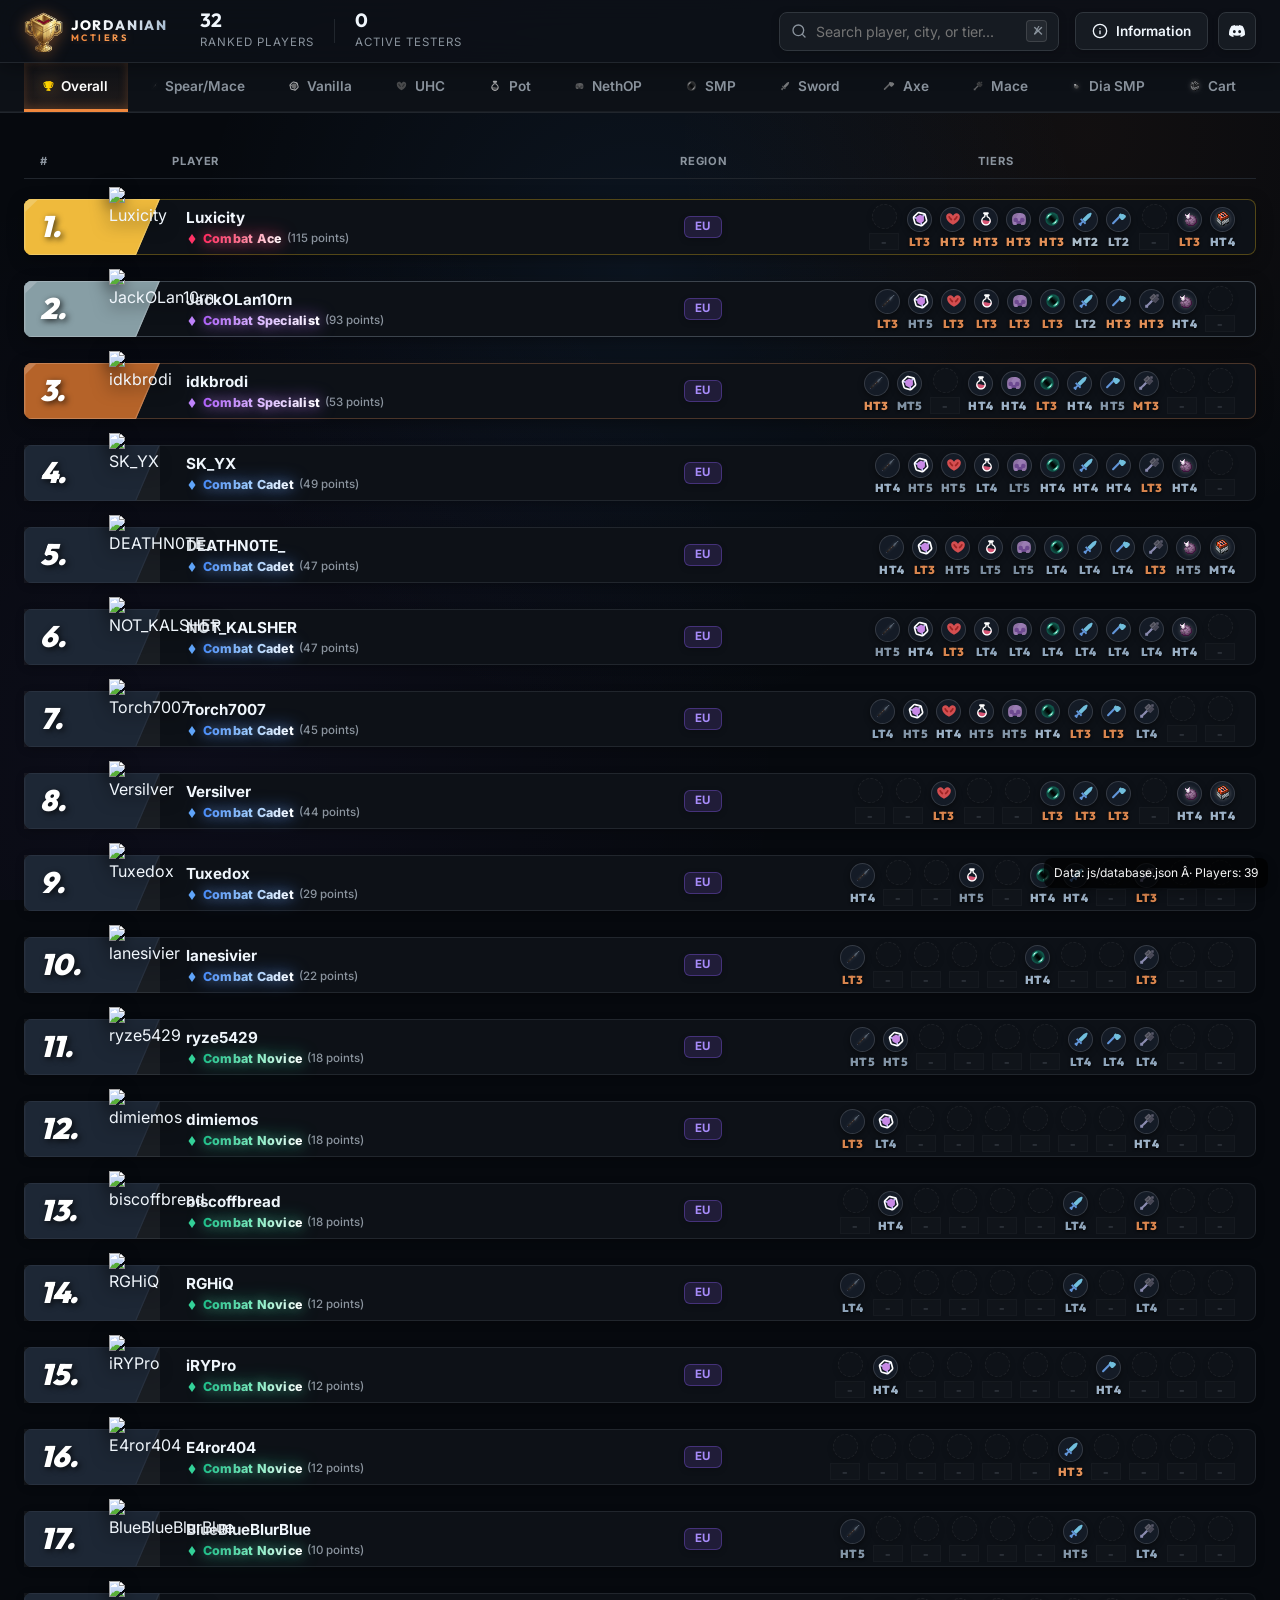
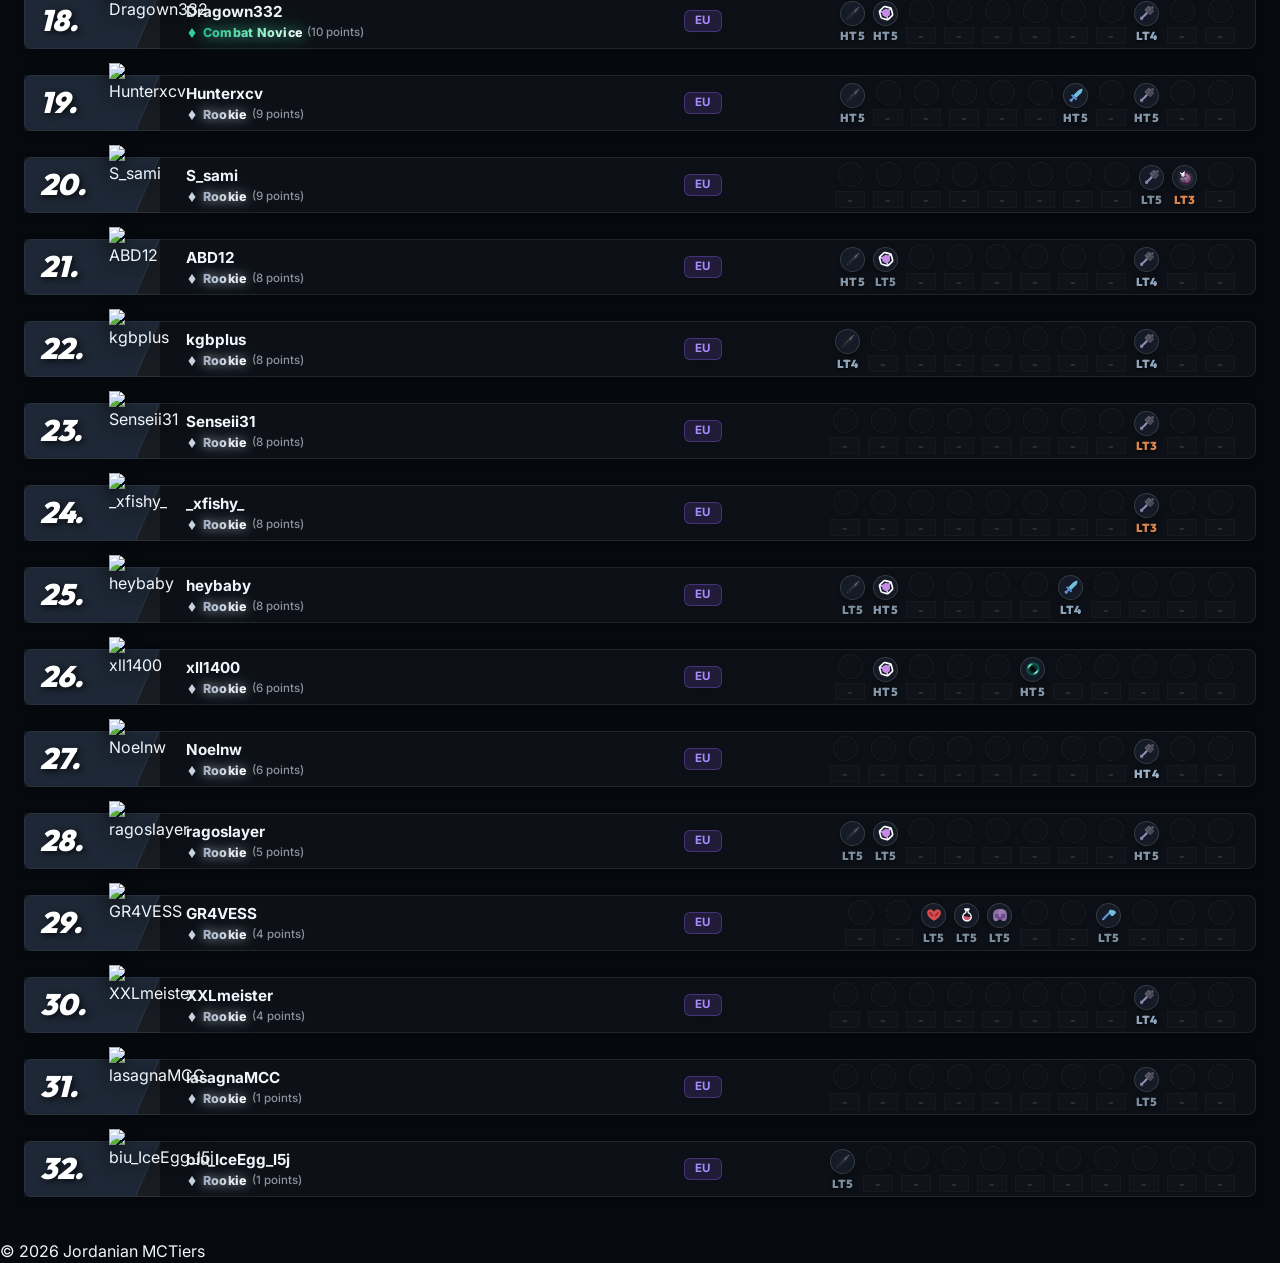
==== index.html @ 7e31a01c "Bump app.js cache buster to v=2.6" ====
<!DOCTYPE html>
<html lang="en">
<head>
  <meta charset="UTF-8">
  <meta name="viewport" content="width=device-width, initial-scale=1.0">
  <title>Jordanian MCTiers | Minecraft Competitive PvP Tierlist</title>
  <link rel="icon" href="icons/trophy-icon-clean.png" type="image/png">
  <link rel="shortcut icon" href="icons/trophy-icon-clean.png">
  <link rel="apple-touch-icon" href="icons/trophy-icon-clean.png">
  <meta name="theme-color" content="#0f2233">
  <!-- SEO Meta Tags -->
  <meta name="description" content="The official competitive Minecraft PvP tier list for the Jordanian community. View player rankings across Sword, UHC, Pot, SMP, Spear/Mace, and more.">
  <meta name="keywords" content="Minecraft, PvP, Tierlist, MCTiers, Jordan, Jordanian, UHC, Crystal, Sword, Mace">
  
  <!-- Premium Fonts -->
  <link rel="preconnect" href="https://fonts.googleapis.com">
  <link rel="preconnect" href="https://fonts.gstatic.com" crossorigin>
  <link href="https://fonts.googleapis.com/css2?family=Inter:wght@300;400;500;600;700&family=Outfit:wght@400;500;600;700;800&display=swap" rel="stylesheet">
  
  <!-- Main Stylesheet -->
  <link rel="stylesheet" href="css/style.css?v=2.4">
</head>
<body>
  <div class="app-container">
    <!-- Header -->
    <header class="app-header">
      <div class="header-left">
        <div class="logo-container">
          <img src="icons/trophy-icon-clean.png" alt="Jordanian Tiers Trophy" class="logo-trophy-img">
          <div class="logo-text">
            <h1>JORDANIAN</h1>
            <h2>MCTIERS</h2>
          </div>
        </div>
        
        <!-- Live Stats -->
        <div class="header-stats">
          <div class="stat-item">
            <span class="stat-val" id="total-players-count">0</span>
            <span class="stat-lbl">Ranked Players</span>
          </div>
          <div class="stat-divider"></div>
          <div class="stat-item">
            <span class="stat-val" id="total-testers-count">0</span>
            <span class="stat-lbl">Active Testers</span>
          </div>
        </div>
      </div>

      <!-- Search Bar & Controls -->
      <div class="header-right">
        <div class="search-wrapper">
          <svg class="search-icon" viewBox="0 0 24 24" fill="none" stroke="currentColor" stroke-width="2" stroke-linecap="round" stroke-linejoin="round">
            <circle cx="11" cy="11" r="8"></circle><line x1="21" y1="21" x2="16.65" y2="16.65"></line>
          </svg>
          <input type="text" id="player-search" placeholder="Search player, city, or tier..." autocomplete="off">
          <kbd class="search-kbd">/</kbd>
          <button id="clear-search" class="clear-search-btn" title="Clear Search">&times;</button>
        </div>

        <div class="header-buttons">
          <button id="btn-info" class="btn btn-secondary" title="View Rules & Testers">
            <svg class="btn-icon" viewBox="0 0 24 24" fill="none" stroke="currentColor" stroke-width="2" stroke-linecap="round" stroke-linejoin="round">
              <circle cx="12" cy="12" r="10"></circle><line x1="12" y1="16" x2="12" y2="12"></line><line x1="12" y1="8" x2="12.01" y2="8"></line>
            </svg>
            <span>Information</span>
          </button>
          <a href="https://discord.gg/6NKfcEJ52" target="_blank" class="btn btn-secondary btn-icon-only" title="Join Discord Server">
            <svg class="btn-icon" viewBox="0 0 24 24" fill="currentColor">
              <path d="M20.317 4.37a19.791 19.791 0 0 0-4.885-1.515.074.074 0 0 0-.079.037c-.21.375-.444.864-.608 1.25a18.27 18.27 0 0 0-5.487 0 12.64 12.64 0 0 0-.617-1.25.077.077 0 0 0-.079-.037A19.736 19.736 0 0 0 3.677 4.37a.07.07 0 0 0-.032.027C.533 9.046-.32 13.58.099 18.057a.082.082 0 0 0 .031.057 19.9 19.9 0 0 0 5.993 3.03.078.078 0 0 0 .084-.028c.462-.63.874-1.295 1.226-1.994.021-.041.001-.09-.041-.106a13.094 13.094 0 0 1-1.873-.894.077.077 0 0 1-.008-.128c.126-.093.252-.19.372-.287a.075.075 0 0 1 .077-.011c3.92 1.793 8.18 1.793 12.061 0a.073.073 0 0 1 .078.009c.12.099.246.195.373.289a.077.077 0 0 1-.006.127 12.299 12.299 0 0 1-1.873.894.077.077 0 0 1-.041.107c.36.698.772 1.362 1.225 1.993a.076.076 0 0 0 .084.028 19.839 19.839 0 0 0 6.002-3.03.077.077 0 0 0 .032-.054c.5-5.177-.838-9.674-3.549-13.66a.061.061 0 0 0-.031-.03zM8.02 15.33c-1.183 0-2.157-1.085-2.157-2.419 0-1.333.956-2.419 2.156-2.419 1.21 0 2.176 1.096 2.157 2.42 0 1.333-.956 2.418-2.156 2.418zm7.975 0c-1.183 0-2.157-1.085-2.157-2.419 0-1.333.955-2.419 2.156-2.419 1.21 0 2.176 1.096 2.157 2.42 0 1.333-.946 2.418-2.156 2.418z"/>
          </svg>
        </a>
      </div>
    </div>
  </header>
    <nav class="gamemode-navbar" id="gamemode-nav">
      <!-- Generated dynamically in app.js -->
    </nav>

    <!-- Main Content Area -->
    <main class="app-main">
      <div id="no-results" class="no-results-card hidden">
        <svg class="no-results-icon" viewBox="0 0 24 24" fill="none" stroke="currentColor" stroke-width="2" stroke-linecap="round" stroke-linejoin="round">
          <circle cx="11" cy="11" r="8"></circle><line x1="21" y1="21" x2="16.65" y2="16.65"></line>
        </svg>
        <h3>No players found</h3>
        <p>Try searching for a different username, city, or check another gamemode.</p>
      </div>

      <!-- Tier List Rows Container -->
      <section class="tierlist-container" id="tierlist-rows">
        <!-- Generated dynamically in app.js -->
      </section>
    </main>

    <!-- Footer -->
    <footer class="app-footer">
      <p>&copy; 2026 Jordanian MCTiers</p>
    </footer>
  </div>

  <!-- MODAL: Player Profile Details -->
  <div class="modal-backdrop hidden" id="player-modal" data-lenis-prevent>
    <div class="modal-card player-profile-card" data-lenis-prevent>
      <button class="modal-close-btn" id="player-modal-close" title="Close Profile">&times;</button>
      
      <div class="modal-body player-profile-body" data-lenis-prevent>
        <!-- Left Column: Hero 3D Skin & Info -->
        <div class="profile-left">
          <div class="skin-viewer-container">
            <div class="skin-viewer-glow" id="profile-skin-glow"></div>
            <img id="profile-skin-img" src="" alt="Minecraft Skin Body">
            <div class="skin-viewer-platform"></div>
          </div>

          <div class="profile-identity">
            <h2 class="profile-username" id="profile-username">PlayerName</h2>
            <span class="profile-nickname" id="profile-nickname">"Nickname"</span>
            <div class="profile-title-badge" id="profile-title-container">
              <!-- Dynamically populated title badge -->
            </div>
          </div>

          <div class="profile-meta-row">
            <div class="profile-region-pill" id="profile-region-pill" title="Server Region">
              <span class="meta-label">REGION</span>
              <span class="meta-val" id="profile-server">EU</span>
            </div>
          </div>

          <!-- Player Global Stats Ribbon -->
          <div class="profile-stats-ribbon">
            <div class="profile-stat-box">
              <span class="stat-box-label">RANK</span>
              <span class="stat-box-val" id="profile-global-rank">#1</span>
            </div>
            <div class="profile-stat-divider"></div>
            <div class="profile-stat-box">
              <span class="stat-box-label">TOTAL POINTS</span>
              <span class="stat-box-val highlight" id="profile-total-pts">0 PTS</span>
            </div>
          </div>
          
          <div class="profile-badges" id="profile-badges">
            <!-- Custom badges -->
          </div>

          <div class="profile-socials">
            <a href="#" id="profile-social-discord" class="social-link hidden" target="_blank" title="Discord">
              <svg viewBox="0 0 24 24" fill="currentColor">
                <path d="M20.317 4.37a19.791 19.791 0 0 0-4.885-1.515.074.074 0 0 0-.079.037c-.21.375-.444.864-.608 1.25a18.27 18.27 0 0 0-5.487 0 12.64 12.64 0 0 0-.617-1.25.077.077 0 0 0-.079-.037A19.736 19.736 0 0 0 3.677 4.37a.07.07 0 0 0-.032.027C.533 9.046-.32 13.58.099 18.057a.082.082 0 0 0 .031.057 19.9 19.9 0 0 0 5.993 3.03.078.078 0 0 0 .084-.028c.462-.63.874-1.295 1.226-1.994.021-.041.001-.09-.041-.106a13.094 13.094 0 0 1-1.873-.894.077.077 0 0 1-.008-.128c.126-.093.252-.19.372-.287a.075.075 0 0 1 .077-.011c3.92 1.793 8.18 1.793 12.061 0a.073.073 0 0 1 .078.009c.12.099.246.195.373.289a.077.077 0 0 1-.006.127 12.299 12.299 0 0 1-1.873.894.077.077 0 0 1-.041.107c.36.698.772 1.362 1.225 1.993a.076.076 0 0 0 .084.028 19.839 19.839 0 0 0 6.002-3.03.077.077 0 0 0 .032-.054c.5-5.177-.838-9.674-3.549-13.66a.061.061 0 0 0-.031-.03zM8.02 15.33c-1.183 0-2.157-1.085-2.157-2.419 0-1.333.956-2.419 2.156-2.419 1.21 0 2.176 1.096 2.157 2.42 0 1.333-.956 2.418-2.156 2.418zm7.975 0c-1.183 0-2.157-1.085-2.157-2.419 0-1.333.955-2.419 2.156-2.419 1.21 0 2.176 1.096 2.157 2.42 0 1.333-.946 2.418-2.156 2.418z"/>
              </svg>
            </a>
            <a href="#" id="profile-social-youtube" class="social-link hidden" target="_blank" title="YouTube">
              <svg viewBox="0 0 24 24" fill="currentColor">
                <path d="M23.498 6.163a3.003 3.003 0 0 0-2.11-2.11C19.517 3.545 12 3.545 12 3.545s-7.517 0-9.388.508a3.003 3.003 0 0 0-2.11 2.11C0 8.033 0 12 0 12s0 3.967.502 5.837a3.003 3.003 0 0 0 2.11 2.11c1.871.508 9.388.508 9.388.508s7.517 0 9.388-.508a3.002 3.002 0 0 0 2.11-2.11C24 15.967 24 12 24 12s0-3.967-.502-5.837zM9.545 15.568V8.432L15.818 12l-6.273 3.568z"/>
              </svg>
            </a>
            <a href="#" id="profile-social-namemc" class="social-link" target="_blank" title="View NameMC Profile">
              <svg viewBox="0 0 24 24" fill="currentColor">
                <path d="M4 2h5v12l11-12h4v20h-5V10L8 22H4V2z"/>
              </svg>
            </a>
          </div>
        </div>
        
        <!-- Right Column: Tiers breakdown -->
        <div class="profile-right">
          <div class="profile-section">
            <div class="profile-section-header">
              <div class="section-title-wrap">
                <svg class="section-icon" viewBox="0 0 24 24" fill="none" stroke="currentColor" stroke-width="2" stroke-linecap="round" stroke-linejoin="round">
                  <path d="M6 9H4.5a2.5 2.5 0 0 1 0-5H6"></path><path d="M18 9h1.5a2.5 2.5 0 0 0 0-5H18"></path><path d="M4 22h16"></path><path d="M10 14.66V17c0 .55-.45 1-1 1H7.8A2.8 2.8 0 0 1 5 15.2V9h14v6.2a2.8 2.8 0 0 1-2.8 2.8H15c-.55 0-1-.45-1-1v-2.34"></path><path d="M10 9V4h4v5"></path>
                </svg>
                <h3>Gamemode Tiers</h3>
              </div>
              <span class="profile-tiers-summary" id="profile-tiers-summary">0 Active · 0 Untested</span>
            </div>
            <div class="modal-tiers-grid" id="profile-tiers-grid" data-lenis-prevent>
              <!-- Dynamically rendered list of tiers for all modes -->
            </div>
          </div>
        </div>
      </div>
    </div>
  </div>

  <!-- MODAL: Rules & Testers Information -->
  <div class="modal-backdrop hidden" id="info-modal" data-lenis-prevent>
    <div class="modal-card info-modal-card" data-lenis-prevent>
      <button class="modal-close-btn" id="info-modal-close">&times;</button>
      
      <div class="info-modal-header">
        <h2>Jordanian PvP Community Hub</h2>
        <p>Testing guidelines, active tester staff, and rules</p>
      </div>

      <div class="info-tabs">
        <button class="info-tab-btn active" data-tab="info-general">General Info</button>
        <button class="info-tab-btn" data-tab="info-testers">Active Testers</button>
      </div>

      <div class="info-modal-body" data-lenis-prevent>
        <!-- Tab 1: General Info -->
        <div class="info-tab-content" id="info-general">
          <h3>How to get Ranked</h3>
          <p>The Jordanian Minecraft Tierlist ranking is determined by active testers using standardized test matches. To request a test:</p>
          <ol class="info-steps">
            <li>Join our official Discord server.</li>
            <li>Go to the <code>#request-test</code> channel.</li>
            <li>Select the gamemode you'd like to test in and ping an available Tester.</li>
            <li>Complete a Best-of-5 (BO5) or Best-of-9 (BO9) duel. The tester will decide your tier based on your mechanical skill, positioning, and overall performance.</li>
          </ol>

          <h3>How Ranking Points are Calculated</h3>
          <p>Tiers are organized from Tier 1 (highest) to Tier 5 (lowest). Each tier awards points toward the Overall Leaderboard:</p>
          <div class="tiers-explanation">
            <div class="tier-explain-row"><span class="badge-explain rank-ht1">HT1 (60 pts)</span><span class="badge-explain rank-mt1">MT1 (52 pts)</span><span class="badge-explain rank-lt1">LT1 (45 pts)</span><p><strong>Tier 1:</strong> Peak mechanics, national-level competitors.</p></div>
            <div class="tier-explain-row"><span class="badge-explain rank-ht2">HT2 (30 pts)</span><span class="badge-explain rank-mt2">MT2 (25 pts)</span><span class="badge-explain rank-lt2">LT2 (20 pts)</span><p><strong>Tier 2:</strong> Extremely advanced fighters, tournament regulars.</p></div>
            <div class="tier-explain-row"><span class="badge-explain rank-ht3">HT3 (12 pts)</span><span class="badge-explain rank-mt3">MT3 (10 pts)</span><span class="badge-explain rank-lt3">LT3 (8 pts)</span><p><strong>Tier 3:</strong> Solid mechanics, reliable execution.</p></div>
            <div class="tier-explain-row"><span class="badge-explain rank-ht4">HT4 (6 pts)</span><span class="badge-explain rank-mt4">MT4 (5 pts)</span><span class="badge-explain rank-lt4">LT4 (4 pts)</span><p><strong>Tier 4:</strong> Intermediate capability, active player base.</p></div>
            <div class="tier-explain-row"><span class="badge-explain rank-ht5">HT5 (3 pts)</span><span class="badge-explain rank-mt5">MT5 (2 pts)</span><span class="badge-explain rank-lt5">LT5 (1 pt)</span><p><strong>Tier 5:</strong> Entry-level competitive PvP.</p></div>
          </div>

          <h3 style="margin-top: 24px;">How to obtain Achievement Titles</h3>
          <p>Players automatically earn prestigious titles as their total points increase:</p>
          <div class="tiers-explanation">
            <div class="tier-explain-row"><span class="badge-explain" style="background: rgba(245, 197, 24, 0.18); border-color: #f5c518; color: #f5c518;">👑 Combat Grandmaster</span><p>Obtained <strong>400+</strong> total points.</p></div>
            <div class="tier-explain-row"><span class="badge-explain" style="background: rgba(240, 178, 50, 0.18); border-color: #f0b232; color: #f0b232;">✨ Combat Master</span><p>Obtained <strong>250+</strong> total points.</p></div>
            <div class="tier-explain-row"><span class="badge-explain" style="background: rgba(255, 82, 119, 0.18); border-color: #ff5277; color: #ff5277;">💠 Combat Ace</span><p>Obtained <strong>100+</strong> total points.</p></div>
            <div class="tier-explain-row"><span class="badge-explain" style="background: rgba(179, 136, 255, 0.18); border-color: #b388ff; color: #b388ff;">💎 Combat Specialist</span><p>Obtained <strong>50+</strong> total points.</p></div>
            <div class="tier-explain-row"><span class="badge-explain" style="background: rgba(140, 158, 255, 0.18); border-color: #8c9eff; color: #8c9eff;">🔷 Combat Cadet</span><p>Obtained <strong>20+</strong> total points.</p></div>
            <div class="tier-explain-row"><span class="badge-explain" style="background: rgba(156, 177, 198, 0.18); border-color: #9cb1c6; color: #9cb1c6;">🔹 Combat Novice</span><p>Obtained <strong>10+</strong> total points.</p></div>
            <div class="tier-explain-row"><span class="badge-explain" style="background: rgba(122, 140, 158, 0.18); border-color: #7a8c9e; color: #7a8c9e;">🔘 Rookie</span><p>Starting rank for players with <strong>less than 10 points</strong>.</p></div>
          </div>
        </div>

        <!-- (Gamemode Rules removed) -->

        <!-- Tab 3: Testers Team -->
        <div class="info-tab-content hidden" id="info-testers">
          <h3>Official Testers List</h3>
          <p>These are the authorized administrators and testers who can issue rank certificates and perform duels.</p>
          <div class="testers-grid" id="testers-grid">
            <!-- Dynamically rendered -->
          </div>
        </div>
      </div>
    </div>
  </div>

  <!-- Notification Toast -->
  <div class="toast-notification hidden" id="toast">
    <span class="toast-message" id="toast-message">Message goes here</span>
  </div>

  <!-- Scripts -->
  <script src="https://unpkg.com/lenis@1.1.18/dist/lenis.min.js"></script>
  <script src="js/data.js"></script>
  <script src="js/database.js"></script>
  <script src="js/app.js?v=2.6"></script>
</body>
</html>
---- css/style.css ----
/* Jordanian MCTiers Global Design System */

:root {
  /* Color Palette */
  --bg-app: #06090e;
  --bg-header: rgba(13, 17, 24, 0.85);
  --bg-panel: #0d1117;
  --bg-panel-elevated: #161b22;
  --bg-panel-hover: #21262d;
  
  --text-main: #f0f6fc;
  --text-muted: #8b949e;
  --text-dark: #484f58;
  
  --accent: #58a6ff;
  --accent-glow: rgba(88, 166, 255, 0.15);
  --accent-orange: #f0883e;
  --accent-orange-glow: rgba(240, 136, 62, 0.2);
  
  --border-color: #21262d;
  --border-color-light: #30363d;
  
  --danger-color: #da3637;
  --success-color: #2ea44f;
  
  /* Font weights & styles */
  --font-title: 'Outfit', -apple-system, BlinkMacSystemFont, sans-serif;
  --font-body: 'Inter', -apple-system, BlinkMacSystemFont, sans-serif;

  /* HSL Rank Colors (Tier 1 Gold, Tier 2 Silver, Tier 3 Bronze, Tier 4 Steel, Tier 5 Charcoal) */
  --color-ht1: #f0b232;
  --color-mt1: #ebb037;
  --color-lt1: #e5a83b;
  --color-ht2: #b5c8db;
  --color-mt2: #aabcca;
  --color-lt2: #9eafc0;
  --color-ht3: #e29058;
  --color-mt3: #dc8a53;
  --color-lt3: #d9854e;
  --color-ht4: #9cb1c6;
  --color-mt4: #95aac0;
  --color-lt4: #8ea4ba;
  --color-ht5: #8395a7;
  --color-mt5: #7f91a3;
  --color-lt5: #7a8c9e;
  --color-unranked: #6e7681;
}

/* Global Reset */
* {
  box-sizing: border-box;
  margin: 0;
  padding: 0;
  scrollbar-width: thin;
  scrollbar-color: var(--border-color-light) var(--bg-app);
}

/* Smooth Scrolling & Lenis integration */
html {
  scroll-behavior: smooth;
}

html.lenis, html.lenis body {
  height: auto;
}

.lenis.lenis-smooth {
  scroll-behavior: auto !important;
}

.lenis.lenis-smooth [data-lenis-prevent] {
  overscroll-behavior: contain;
}

.lenis.lenis-stopped {
  overflow: hidden;
}

.lenis.lenis-scrolling iframe {
  pointer-events: none;
}

body {
  background-color: var(--bg-app);
  background-image: 
    radial-gradient(900px circle at var(--mouse-x, 50%) var(--mouse-y, 30%), rgba(88, 166, 255, 0.08), transparent 50%),
    radial-gradient(700px circle at 85% 15%, rgba(240, 136, 62, 0.05), transparent 60%),
    radial-gradient(1000px circle at 15% 85%, rgba(139, 92, 246, 0.05), transparent 60%);
  background-attachment: fixed;
  color: var(--text-main);
  font-family: var(--font-body);
  line-height: 1.5;
  -webkit-font-smoothing: antialiased;
  overflow-x: hidden;
}

/* Custom Scrollbars */
::-webkit-scrollbar {
  width: 8px;
  height: 8px;
}
::-webkit-scrollbar-track {
  background: var(--bg-app);
}
::-webkit-scrollbar-thumb {
  background: var(--border-color-light);
  border-radius: 4px;
}
::-webkit-scrollbar-thumb:hover {
  background: var(--accent);
}

.app-container {
  min-height: 100vh;
  display: flex;
  flex-direction: column;
  position: relative;
}

/* Header Component */
.app-header {
  background: var(--bg-header);
  backdrop-filter: blur(16px);
  -webkit-backdrop-filter: blur(16px);
  border-bottom: 1px solid var(--border-color);
  padding: 10px 24px;
  display: flex;
  justify-content: space-between;
  align-items: center;
  position: relative;
  z-index: 10;
  box-shadow: 0 4px 20px rgba(0, 0, 0, 0.35);
  box-sizing: border-box;
}

.header-left {
  display: flex;
  align-items: center;
  gap: 32px;
}

.logo-container {
  display: flex;
  align-items: center;
  gap: 8px;
  position: relative;
  cursor: pointer;
  transition: transform 0.35s cubic-bezier(0.16, 1, 0.3, 1), filter 0.35s;
  perspective: 400px;
}

.logo-container:hover {
  transform: scale(1.04);
  filter: brightness(1.15);
}

.logo-emoji {
  font-size: 2.2rem;
  line-height: 1;
}

.logo-text {
  position: relative;
  overflow: hidden;
}

/* Sheen sweep on hover */
.logo-text::after {
  content: '';
  position: absolute;
  top: 0; left: -100%;
  width: 60%;
  height: 100%;
  background: linear-gradient(105deg, transparent 30%, rgba(255,255,255,0.18) 50%, transparent 70%);
  transition: none;
  pointer-events: none;
}

.logo-container:hover .logo-text::after {
  animation: logoSheen 0.7s ease forwards;
}

@keyframes logoSheen {
  0%   { left: -100%; }
  100% { left: 150%; }
}

.logo-trophy-img {
  height: 42px;
  width: auto;
  object-fit: contain;
  filter: drop-shadow(0 2px 8px rgba(240, 136, 62, 0.45));
  transition: transform 0.25s cubic-bezier(0.16, 1, 0.3, 1), filter 0.25s;
}

.logo-container:hover .logo-trophy-img {
  transform: scale(1.1) rotate(-3deg);
  filter: drop-shadow(0 4px 14px rgba(240, 136, 62, 0.75));
}

.logo-text h1 {
  font-family: var(--font-title);
  font-size: 0.85rem;
  font-weight: 800;
  letter-spacing: 1.8px;
  background: linear-gradient(135deg, #ffffff 20%, #d8e2ec 60%, #9cb3c9 100%);
  -webkit-background-clip: text;
  -webkit-text-fill-color: transparent;
  line-height: 1.15;
  text-shadow: none;
  margin: 0;
}

.logo-text h2 {
  font-family: var(--font-title);
  font-size: 0.58rem;
  font-weight: 700;
  letter-spacing: 2.5px;
  background: linear-gradient(90deg, var(--accent-orange) 0%, #ffad66 100%);
  -webkit-background-clip: text;
  -webkit-text-fill-color: transparent;
  line-height: 1.15;
  filter: drop-shadow(0 0 4px rgba(240, 136, 62, 0.25));
  margin: 0;
}

.logo-glow {
  position: absolute;
  width: 70px;
  height: 70px;
  background: radial-gradient(circle, rgba(240, 136, 62, 0.18) 0%, rgba(240, 136, 62, 0) 70%);
  top: -18px;
  left: -18px;
  pointer-events: none;
  z-index: -1;
  animation: logoGlowPulse 4s ease-in-out infinite alternate;
  transition: opacity 0.3s;
}

.logo-container:hover .logo-glow {
  opacity: 1.4;
}

@keyframes logoGlowPulse {
  0% { transform: scale(0.85); opacity: 0.5; }
  100% { transform: scale(1.1); opacity: 1; }
}

.header-stats {
  display: flex;
  align-items: center;
  gap: 20px;
}

.stat-item {
  display: flex;
  flex-direction: column;
}

.stat-val {
  font-family: var(--font-title);
  font-size: 1.2rem;
  font-weight: 700;
  color: var(--text-main);
  line-height: 1;
}

.stat-lbl {
  font-size: 0.72rem;
  color: var(--text-muted);
  text-transform: uppercase;
  letter-spacing: 1px;
  margin-top: 4px;
}

.stat-divider {
  width: 1px;
  height: 24px;
  background-color: var(--border-color);
}

.header-right {
  display: flex;
  align-items: center;
  gap: 16px;
}

/* Search Bar */
.search-wrapper {
  position: relative;
  display: flex;
  align-items: center;
  width: 280px;
  transition: all 0.3s cubic-bezier(0.16, 1, 0.3, 1);
}

.search-wrapper:focus-within {
  width: 330px;
}

.search-icon {
  position: absolute;
  left: 12px;
  width: 16px;
  height: 16px;
  color: var(--text-muted);
  pointer-events: none;
  transition: color 0.2s, transform 0.2s;
}

.search-wrapper:focus-within .search-icon {
  color: var(--accent);
  transform: scale(1.1);
}

.search-wrapper input {
  width: 100%;
  padding: 10px 42px 10px 36px;
  background: var(--bg-panel-elevated);
  border: 1px solid var(--border-color-light);
  border-radius: 8px;
  color: var(--text-main);
  font-family: var(--font-body);
  font-size: 0.88rem;
  outline: none;
  transition: all 0.25s cubic-bezier(0.16, 1, 0.3, 1);
  box-shadow: 0 2px 8px rgba(0, 0, 0, 0.2);
}

.search-wrapper input:focus {
  border-color: var(--accent);
  background: #19202c;
  box-shadow: 0 0 0 3px rgba(88, 166, 255, 0.2), 0 0 16px rgba(88, 166, 255, 0.15);
}

.search-kbd {
  position: absolute;
  right: 12px;
  background: rgba(255, 255, 255, 0.06);
  border: 1px solid rgba(255, 255, 255, 0.12);
  border-radius: 4px;
  padding: 2px 6px;
  font-size: 0.68rem;
  font-family: monospace;
  color: var(--text-muted);
  pointer-events: none;
  font-weight: 700;
  transition: opacity 0.2s ease, transform 0.2s ease;
}

.search-wrapper:focus-within .search-kbd {
  opacity: 0;
  transform: scale(0.8);
}

.clear-search-btn {
  position: absolute;
  right: 10px;
  background: none;
  border: none;
  color: var(--text-muted);
  font-size: 1.2rem;
  cursor: pointer;
  padding: 0;
  display: flex;
  align-items: center;
  justify-content: center;
  width: 22px;
  height: 22px;
  border-radius: 50%;
  transition: all 0.2s;
}

.clear-search-btn:hover {
  background-color: var(--bg-panel-hover);
  color: #fff;
  transform: scale(1.1);
}

.clear-search-btn.hidden {
  display: none;
}

/* Header Buttons */
.header-buttons {
  display: flex;
  gap: 10px;
}

.btn {
  display: inline-flex;
  align-items: center;
  gap: 8px;
  padding: 10px 16px;
  border-radius: 8px;
  font-family: var(--font-body);
  font-size: 0.85rem;
  font-weight: 600;
  cursor: pointer;
  transition: all 0.25s cubic-bezier(0.16, 1, 0.3, 1);
  border: 1px solid transparent;
  position: relative;
  overflow: hidden;
}

.btn::after {
  content: '';
  position: absolute;
  top: 0;
  left: -120%;
  width: 60%;
  height: 100%;
  background: linear-gradient(90deg, transparent, rgba(255, 255, 255, 0.15), transparent);
  transform: skewX(-20deg);
  transition: left 0.5s ease;
  pointer-events: none;
}

.btn:hover::after {
  left: 150%;
}

.btn:active {
  transform: scale(0.96);
}

.btn-icon {
  width: 16px;
  height: 16px;
  transition: transform 0.2s ease;
}

.btn:hover .btn-icon {
  transform: scale(1.15);
}

.btn-icon-only {
  padding: 10px !important;
  width: 38px;
  height: 38px;
  display: inline-flex;
  align-items: center;
  justify-content: center;
}

.btn-secondary {
  background: var(--bg-panel-elevated);
  color: var(--text-main);
  border-color: var(--border-color-light);
  box-shadow: 0 2px 6px rgba(0, 0, 0, 0.2);
}

.btn-secondary:hover {
  background: var(--bg-panel-hover);
  border-color: var(--text-muted);
  box-shadow: 0 4px 12px rgba(0, 0, 0, 0.35), 0 0 8px rgba(255, 255, 255, 0.05);
  color: #fff;
}

.btn-accent {
  background: rgba(240, 136, 62, 0.12);
  color: var(--accent-orange);
  border-color: rgba(240, 136, 62, 0.4);
}

.btn-accent:hover {
  background: var(--accent-orange);
  color: #000;
  border-color: var(--accent-orange);
  box-shadow: 0 0 16px var(--accent-orange-glow), 0 4px 12px rgba(240, 136, 62, 0.3);
}

.btn-danger {
  background: rgba(218, 54, 55, 0.1);
  color: var(--danger-color);
  border-color: rgba(218, 54, 55, 0.3);
}

.btn-danger:hover {
  background: var(--danger-color);
  color: #fff;
  border-color: var(--danger-color);
  box-shadow: 0 0 12px rgba(218, 54, 55, 0.4);
}

.btn-small {
  padding: 6px 12px;
  font-size: 0.78rem;
}

/* Connection Banner */
.server-ip-badge {
  display: flex;
  align-items: center;
  gap: 12px;
  background: rgba(13, 17, 24, 0.75);
  border: 1px solid var(--border-color-light);
  border-radius: 8px;
  padding: 6px 12px;
  height: 38px;
  transition: border-color 0.2s, box-shadow 0.2s;
}

.server-ip-badge:hover {
  border-color: var(--accent-orange);
  box-shadow: 0 0 12px rgba(240, 136, 62, 0.2);
}

.ip-info {
  display: flex;
  flex-direction: column;
}

.ip-lbl {
  font-size: 0.6rem;
  color: var(--text-muted);
  font-weight: 600;
  letter-spacing: 0.5px;
}

.ip-address {
  font-family: var(--font-title);
  font-size: 0.82rem;
  font-weight: 700;
  color: var(--accent-orange);
  letter-spacing: 0.5px;
}

.ip-copy-btn {
  background: none;
  border: none;
  color: var(--text-muted);
  cursor: pointer;
  padding: 4px;
  border-radius: 4px;
  display: flex;
  align-items: center;
  justify-content: center;
  transition: all 0.2s;
}

.ip-copy-btn:hover {
  background: var(--bg-panel-hover);
  color: var(--accent-orange);
  transform: scale(1.15);
}

.ip-copy-btn svg {
  width: 14px;
  height: 14px;
}

/* Gamemode Navbar */
.gamemode-navbar {
  display: flex;
  background-color: var(--bg-panel);
  border-bottom: 1px solid var(--border-color);
  padding: 0 24px;
  overflow-x: auto;
  gap: 4px;
  scrollbar-width: none;
  box-shadow: inset 0 -1px 0 rgba(255, 255, 255, 0.05);
}

.gamemode-navbar::-webkit-scrollbar {
  display: none;
}

.nav-tab {
  display: flex;
  align-items: center;
  gap: 8px;
  padding: 14px 20px;
  background: none;
  border: none;
  border-bottom: 3px solid transparent;
  color: var(--text-muted);
  font-family: var(--font-body);
  font-size: 0.85rem;
  font-weight: 600;
  cursor: pointer;
  transition: all 0.22s cubic-bezier(0.16, 1, 0.3, 1);
  white-space: nowrap;
  position: relative;
  overflow: hidden;
}

.nav-tab::after {
  content: '';
  position: absolute;
  top: 0;
  left: -100%;
  width: 50%;
  height: 100%;
  background: linear-gradient(90deg, transparent, rgba(255, 255, 255, 0.04), transparent);
  transform: skewX(-20deg);
  transition: left 0.4s ease;
  pointer-events: none;
}

.nav-tab:hover::after {
  left: 150%;
}

.nav-tab-icon {
  width: 18px;
  height: 18px;
  display: flex;
  align-items: center;
  justify-content: center;
  transition: transform 0.25s cubic-bezier(0.16, 1, 0.3, 1), filter 0.25s ease;
  filter: grayscale(1) opacity(0.65);
  transform-origin: center center;
}

.nav-tab:hover {
  color: var(--text-main);
  background: rgba(255, 255, 255, 0.03);
  transform: translateY(-1px);
}

/* Default fallback pop */
.nav-tab:hover .nav-tab-icon {
  filter: grayscale(0) opacity(1);
}

/* ===================================================
   TAILORED GAMEMODE HOVER ANIMATIONS
   =================================================== */

/* 1. Overall — Trophy Golden Gleam & Bounce */
.nav-tab[data-gamemode="overall"]:hover .nav-tab-icon {
  animation: animTrophy 0.5s cubic-bezier(0.175, 0.885, 0.32, 1.275) forwards;
}
@keyframes animTrophy {
  0% { transform: scale(1) translateY(0) rotate(0deg); filter: grayscale(1) opacity(0.65); }
  35% { transform: scale(1.32) translateY(-4px) rotate(-8deg); filter: drop-shadow(0 0 10px #f5bc47) brightness(1.35); }
  70% { transform: scale(1.22) translateY(-1px) rotate(6deg); filter: drop-shadow(0 0 12px #ffe17d) brightness(1.4); }
  100% { transform: scale(1.25) translateY(-2px) rotate(0deg); filter: drop-shadow(0 0 8px #f5bc47) brightness(1.25); }
}

/* 2. Spear/Mace — Rapid Spear Thrust & Lunge */
.nav-tab[data-gamemode="spear_mace"]:hover .nav-tab-icon {
  animation: animSpear 0.45s cubic-bezier(0.175, 0.885, 0.32, 1.275) forwards;
}
@keyframes animSpear {
  0% { transform: scale(0.7) translate(0, 0) rotate(0deg); }
  25% { transform: scale(0.65) translate(-4px, 2px) rotate(-18deg); filter: drop-shadow(0 0 4px #58a6ff); }
  60% { transform: scale(0.88) translate(5px, -3px) rotate(6deg); filter: drop-shadow(0 0 12px #79b8ff) brightness(1.4); }
  100% { transform: scale(0.8) translate(2px, -1px) rotate(0deg); filter: drop-shadow(0 0 8px #58a6ff) brightness(1.25); }
}

/* 3. Vanilla — End Crystal 360° Detonation Spin */
.nav-tab[data-gamemode="vanilla"]:hover .nav-tab-icon {
  animation: animVanilla 0.55s cubic-bezier(0.16, 1, 0.3, 1) forwards;
}
@keyframes animVanilla {
  0% { transform: scale(1) rotate(0deg); filter: grayscale(1) opacity(0.65); }
  45% { transform: scale(1.35) rotate(180deg); filter: drop-shadow(0 0 14px #d288ff) brightness(1.4); }
  100% { transform: scale(1.22) rotate(360deg); filter: drop-shadow(0 0 8px #b347ff) brightness(1.25); }
}

/* 4. UHC — Heartbeat Pulse */
.nav-tab[data-gamemode="uhc"]:hover .nav-tab-icon {
  animation: animUHC 0.5s ease-in-out forwards;
}
@keyframes animUHC {
  0% { transform: scale(1); filter: grayscale(1) opacity(0.65); }
  25% { transform: scale(1.38); filter: drop-shadow(0 0 10px #ff4d6d) brightness(1.35); }
  50% { transform: scale(1.15); filter: drop-shadow(0 0 6px #ff4d6d); }
  75% { transform: scale(1.34); filter: drop-shadow(0 0 12px #ff4d6d) brightness(1.4); }
  100% { transform: scale(1.24); filter: drop-shadow(0 0 8px #ff4d6d) brightness(1.2); }
}

/* 5. Pot — Potion Toss & Splash Tilt */
.nav-tab[data-gamemode="pot"]:hover .nav-tab-icon {
  animation: animPot 0.48s cubic-bezier(0.175, 0.885, 0.32, 1.275) forwards;
}
@keyframes animPot {
  0% { transform: scale(1) rotate(0deg); filter: grayscale(1) opacity(0.65); }
  25% { transform: scale(1.28) translateY(-4px) rotate(-26deg); filter: drop-shadow(0 0 10px #ff5299) brightness(1.35); }
  60% { transform: scale(1.25) translateY(-2px) rotate(18deg); filter: drop-shadow(0 0 12px #ff80bf) brightness(1.4); }
  85% { transform: scale(1.18) translateY(-1px) rotate(-6deg); }
  100% { transform: scale(1.22) translateY(-2px) rotate(0deg); filter: drop-shadow(0 0 8px #ff5299) brightness(1.25); }
}

/* 6. NethOP — Heavy Netherite Armor Flex */
.nav-tab[data-gamemode="nethop"]:hover .nav-tab-icon {
  animation: animNethOP 0.45s cubic-bezier(0.175, 0.885, 0.32, 1.275) forwards;
}
@keyframes animNethOP {
  0% { transform: scale(1) translateY(0); filter: grayscale(1) opacity(0.65); }
  35% { transform: scale(1.12) translateY(-5px); filter: drop-shadow(0 0 12px #9d7aff) brightness(1.4); }
  65% { transform: scale(1.3) translateY(1px); filter: drop-shadow(0 0 16px #6e3bff) brightness(1.45); }
  100% { transform: scale(1.22) translateY(-1px); filter: drop-shadow(0 0 8px #9d7aff) brightness(1.25); }
}

/* 7. SMP — Ender Pearl Teleport Warp */
.nav-tab[data-gamemode="smp"]:hover .nav-tab-icon {
  animation: animSMP 0.55s cubic-bezier(0.16, 1, 0.3, 1) forwards;
}
@keyframes animSMP {
  0% { transform: scale(1) rotate(0deg); filter: grayscale(1) opacity(0.65); }
  50% { transform: scale(1.38) rotate(-180deg); filter: drop-shadow(0 0 14px #00e5ff) brightness(1.45); }
  100% { transform: scale(1.24) rotate(-360deg); filter: drop-shadow(0 0 8px #00b4d8) brightness(1.25); }
}

/* 8. Sword — Fast Sword Slash Arc */
.nav-tab[data-gamemode="sword"]:hover .nav-tab-icon {
  animation: animSword 0.45s cubic-bezier(0.175, 0.885, 0.32, 1.275) forwards;
}
@keyframes animSword {
  0% { transform: scale(1) rotate(0deg); filter: grayscale(1) opacity(0.65); }
  30% { transform: scale(1.26) translateY(-4px) rotate(-36deg); filter: drop-shadow(0 0 10px #4dc9ff) brightness(1.35); }
  65% { transform: scale(1.3) translateY(1px) rotate(24deg); filter: drop-shadow(0 0 14px #80d8ff) brightness(1.45); }
  100% { transform: scale(1.22) translateY(-1px) rotate(0deg); filter: drop-shadow(0 0 8px #4dc9ff) brightness(1.25); }
}

/* 9. Axe — Heavy Overhead Chop */
.nav-tab[data-gamemode="axe"]:hover .nav-tab-icon {
  animation: animAxe 0.45s cubic-bezier(0.175, 0.885, 0.32, 1.275) forwards;
}
@keyframes animAxe {
  0% { transform: scale(1) rotate(0deg) translateY(0); filter: grayscale(1) opacity(0.65); }
  35% { transform: scale(1.25) translateY(-7px) rotate(-30deg); filter: drop-shadow(0 0 10px #2dd4bf) brightness(1.35); }
  65% { transform: scale(1.32) translateY(2px) rotate(16deg); filter: drop-shadow(0 0 14px #5eead4) brightness(1.45); }
  100% { transform: scale(1.22) translateY(0) rotate(0deg); filter: drop-shadow(0 0 8px #2dd4bf) brightness(1.25); }
}

/* 10. Mace — Wind Burst Launch & Seismic Slam */
.nav-tab[data-gamemode="mace"]:hover .nav-tab-icon {
  animation: animMace 0.48s cubic-bezier(0.175, 0.885, 0.32, 1.275) forwards;
}
@keyframes animMace {
  0% { transform: scale(1) translateY(0); filter: grayscale(1) opacity(0.65); }
  35% { transform: scale(1.15) translateY(-8px) rotate(-18deg); filter: drop-shadow(0 0 12px #ff9f43) brightness(1.4); }
  70% { transform: scale(1.38) translateY(3px) rotate(10deg); filter: drop-shadow(0 0 18px #ffb366) brightness(1.5); }
  100% { transform: scale(1.22) translateY(0) rotate(0deg); filter: drop-shadow(0 0 8px #ff9f43) brightness(1.25); }
}

/* 11. Dia SMP — Chorus Fruit Teleport Phase-Shift & Dimensional Warp */
.nav-tab[data-gamemode="dia_smp"]:hover .nav-tab-icon,
.nav-tab.nav-tab-dia_smp:hover .nav-tab-icon,
.nav-tab[data-gamemode="diasmp"]:hover .nav-tab-icon,
.nav-tab.nav-tab-diasmp:hover .nav-tab-icon {
  animation: animDiaSmp 0.52s cubic-bezier(0.16, 1, 0.3, 1) forwards;
}
@keyframes animDiaSmp {
  0% {
    transform: scale(1) translateY(0) rotate(0deg);
    filter: grayscale(1) opacity(0.65);
  }
  20% {
    transform: scale(1.32) translateY(-6px) rotate(-16deg) skewX(-10deg);
    filter: drop-shadow(0 0 12px #d946ef) brightness(1.4);
  }
  50% {
    transform: scale(1.48) translateY(2px) rotate(18deg) skewX(10deg);
    filter: drop-shadow(0 0 18px #a855f7) brightness(1.55);
  }
  75% {
    transform: scale(1.22) translateY(-2px) rotate(-5deg);
    filter: drop-shadow(0 0 14px #e879f9) brightness(1.4);
  }
  100% {
    transform: scale(1.28) translateY(-1px) rotate(0deg);
    filter: drop-shadow(0 0 10px #c084fc) brightness(1.3);
  }
}
.nav-tab[data-gamemode="dia_smp"]:active .nav-tab-icon,
.nav-tab.nav-tab-dia_smp:active .nav-tab-icon {
  transform: scale(0.88) rotate(-16deg);
  filter: drop-shadow(0 0 20px #f472b6) brightness(1.7);
  transition: transform 0.1s ease;
}

/* 12. Cart — Smooth Rail Acceleration & Primed TNT Hop */
.nav-tab[data-gamemode="cart"]:hover .nav-tab-icon,
.nav-tab.nav-tab-cart:hover .nav-tab-icon {
  animation: animCart 0.46s cubic-bezier(0.16, 1, 0.3, 1) forwards;
}
@keyframes animCart {
  0% {
    transform: scale(1) translateX(0) translateY(0) rotate(0deg);
    filter: grayscale(1) opacity(0.65);
  }
  35% {
    transform: scale(1.18) translateX(4px) translateY(-1px) rotate(5deg);
    filter: drop-shadow(0 0 10px #ff3333) brightness(1.35);
  }
  68% {
    transform: scale(1.32) translateX(1px) translateY(-6px) rotate(-3deg);
    filter: drop-shadow(0 0 18px #ff4444) brightness(1.55);
  }
  100% {
    transform: scale(1.24) translateX(0) translateY(-1px) rotate(0deg);
    filter: drop-shadow(0 0 10px #ff4444) brightness(1.3);
  }
}
.nav-tab[data-gamemode="cart"]:active .nav-tab-icon,
.nav-tab.nav-tab-cart:active .nav-tab-icon {
  transform: scale(1.35) translateY(-4px);
  filter: drop-shadow(0 0 22px #ff1111) brightness(1.7);
  transition: transform 0.1s ease;
}

/* ===================================================
   GAMEMODE HOVER THEME COLORS (Accent + Tint)
   =================================================== */

/* 1. Overall — Trophy Gold */
.nav-tab[data-gamemode="overall"]:hover,
.nav-tab.nav-tab-overall:hover {
  background: rgba(245, 197, 24, 0.08);
  border-bottom-color: #f5c518;
}

/* 2. Spear/Mace — Sky Blue / Wind */
.nav-tab[data-gamemode="spear_mace"]:hover,
.nav-tab.nav-tab-spear_mace:hover {
  background: rgba(88, 166, 255, 0.08);
  border-bottom-color: #58a6ff;
}

/* 3. Vanilla — End Crystal Magenta */
.nav-tab[data-gamemode="vanilla"]:hover,
.nav-tab.nav-tab-vanilla:hover {
  background: rgba(210, 136, 255, 0.08);
  border-bottom-color: #d288ff;
}

/* 4. UHC — Crimson Heart */
.nav-tab[data-gamemode="uhc"]:hover,
.nav-tab.nav-tab-uhc:hover {
  background: rgba(255, 77, 109, 0.08);
  border-bottom-color: #ff4d6d;
}

/* 5. Pot — Splash Potion Pink */
.nav-tab[data-gamemode="pot"]:hover,
.nav-tab.nav-tab-pot:hover {
  background: rgba(255, 82, 153, 0.08);
  border-bottom-color: #ff5299;
}

/* 6. NethOP — Netherite Indigo / Purple */
.nav-tab[data-gamemode="nethop"]:hover,
.nav-tab.nav-tab-nethop:hover {
  background: rgba(157, 122, 255, 0.08);
  border-bottom-color: #9d7aff;
}

/* 7. SMP — Ender Pearl Cyan */
.nav-tab[data-gamemode="smp"]:hover,
.nav-tab.nav-tab-smp:hover {
  background: rgba(0, 229, 255, 0.08);
  border-bottom-color: #00e5ff;
}

/* 8. Sword — Diamond Blade Electric Blue */
.nav-tab[data-gamemode="sword"]:hover,
.nav-tab.nav-tab-sword:hover {
  background: rgba(77, 201, 255, 0.08);
  border-bottom-color: #4dc9ff;
}

/* 9. Axe — Emerald Mint Teal */
.nav-tab[data-gamemode="axe"]:hover,
.nav-tab.nav-tab-axe:hover {
  background: rgba(45, 212, 191, 0.08);
  border-bottom-color: #2dd4bf;
}

/* 10. Mace — Wind Burst Orange */
.nav-tab[data-gamemode="mace"]:hover,
.nav-tab.nav-tab-mace:hover {
  background: rgba(255, 159, 67, 0.08);
  border-bottom-color: #ff9f43;
}

/* 11. Dia SMP — Chorus Fruit Violet */
.nav-tab[data-gamemode="dia_smp"]:hover,
.nav-tab.nav-tab-dia_smp:hover,
.nav-tab[data-gamemode="diasmp"]:hover,
.nav-tab.nav-tab-diasmp:hover {
  background: rgba(192, 132, 252, 0.08);
  border-bottom-color: #c084fc;
}

/* 12. Cart — TNT Blast Red */
.nav-tab[data-gamemode="cart"]:hover,
.nav-tab.nav-tab-cart:hover {
  background: rgba(255, 68, 68, 0.08);
  border-bottom-color: #ff4444;
}

/* Active tab styles */
.nav-tab.active {
  color: #fff;
  border-bottom-color: var(--accent-orange);
  background: linear-gradient(180deg, rgba(240, 136, 62, 0.01) 0%, rgba(240, 136, 62, 0.08) 100%);
  box-shadow: inset 0 -2px 10px rgba(240, 136, 62, 0.25);
}

.nav-tab.active .nav-tab-icon {
  filter: grayscale(0) opacity(1) drop-shadow(0 0 8px rgba(240, 136, 62, 0.8)) brightness(1.25);
  transform: scale(1.2);
  animation: activeNavPulse 3.5s ease-in-out infinite;
}

@keyframes activeNavPulse {
  0%, 100% {
    transform: scale(1.2);
    filter: grayscale(0) opacity(1) drop-shadow(0 0 6px rgba(240, 136, 62, 0.6)) brightness(1.15);
  }
  50% {
    transform: scale(1.26);
    filter: grayscale(0) opacity(1) drop-shadow(0 0 10px rgba(240, 136, 62, 0.95)) brightness(1.3);
  }
}

/* App Main Container */
.app-main {
  flex-grow: 1;
  padding: 32px 24px;
  width: 100%;
  max-width: 1400px;
  margin: 0 auto;
}

/* No Results Card */
.no-results-card {
  display: flex;
  flex-direction: column;
  align-items: center;
  justify-content: center;
  padding: 64px 32px;
  background: var(--bg-panel);
  border: 1px solid var(--border-color);
  border-radius: 12px;
  text-align: center;
  margin: 40px auto;
  max-width: 500px;
}

.no-results-icon {
  width: 48px;
  height: 48px;
  color: var(--text-muted);
  margin-bottom: 16px;
}

.no-results-card h3 {
  font-family: var(--font-title);
  font-size: 1.3rem;
  margin-bottom: 8px;
}

.no-results-card p {
  color: var(--text-muted);
  font-size: 0.9rem;
}

/* Tierlist Lanes Container */
.tierlist-container {
  display: flex;
  flex-direction: column;
  gap: 16px;
}

/* Tier Row Component */
.tier-row {
  display: flex;
  background: var(--bg-panel);
  border: 1px solid var(--border-color);
  border-radius: 12px;
  overflow: hidden;
  transition: border-color 0.2s ease;
}

.tier-row:hover {
  border-color: var(--border-color-light);
}

/* Tier Label Banner */
.tier-label-container {
  width: 110px;
  min-width: 110px;
  display: flex;
  flex-direction: column;
  justify-content: center;
  align-items: center;
  padding: 16px;
  text-align: center;
  position: relative;
  overflow: hidden;
}

.tier-name {
  font-family: var(--font-title);
  font-size: 1.6rem;
  font-weight: 800;
  color: #fff;
  z-index: 2;
  text-shadow: 0 2px 4px rgba(0,0,0,0.5);
  line-height: 1;
}

.tier-subtext {
  font-size: 0.65rem;
  font-weight: 700;
  color: rgba(255,255,255,0.7);
  text-transform: uppercase;
  letter-spacing: 1px;
  margin-top: 4px;
  z-index: 2;
  text-shadow: 0 1px 2px rgba(0,0,0,0.5);
}

.tier-label-bg {
  position: absolute;
  top: 0;
  left: 0;
  width: 100%;
  height: 100%;
  opacity: 0.95;
  z-index: 1;
}

/* Colored themes for specific tiers */
.rank-ht1-bg { background: linear-gradient(135deg, #d32f2f, #ef5350); }
.rank-mt1-bg { background: linear-gradient(135deg, #c62828, #e53935); }
.rank-lt1-bg { background: linear-gradient(135deg, #b71c1c, #d32f2f); }
.rank-ht2-bg { background: linear-gradient(135deg, #e65100, #ff9800); }
.rank-mt2-bg { background: linear-gradient(135deg, #ef6c00, #ffa726); }
.rank-lt2-bg { background: linear-gradient(135deg, #f57c00, #ffb74d); }
.rank-ht3-bg { background: linear-gradient(135deg, #fbc02d, #fff59d); }
.rank-mt3-bg { background: linear-gradient(135deg, #f9a825, #ffee58); }
.rank-lt3-bg { background: linear-gradient(135deg, #afb42b, #d4e157); }
.rank-ht4-bg { background: linear-gradient(135deg, #2e7d32, #66bb6a); }
.rank-mt4-bg { background: linear-gradient(135deg, #1b5e20, #4caf50); }
.rank-lt4-bg { background: linear-gradient(135deg, #0288d1, #29b6f6); }
.rank-ht5-bg { background: linear-gradient(135deg, #6a1b9a, #ab47bc); }
.rank-mt5-bg { background: linear-gradient(135deg, #512da8, #9c27b0); }
.rank-lt5-bg { background: linear-gradient(135deg, #4527a0, #7e57c2); }

.rank-ht1-text { color: var(--color-ht1); }
.rank-mt1-text { color: var(--color-mt1); }
.rank-lt1-text { color: var(--color-lt1); }
.rank-ht2-text { color: var(--color-ht2); }
.rank-mt2-text { color: var(--color-mt2); }
.rank-lt2-text { color: var(--color-lt2); }
.rank-ht3-text { color: var(--color-ht3); }
.rank-mt3-text { color: var(--color-mt3); }
.rank-lt3-text { color: var(--color-lt3); }
.rank-ht4-text { color: var(--color-ht4); }
.rank-mt4-text { color: var(--color-mt4); }
.rank-lt4-text { color: var(--color-lt4); }
.rank-ht5-text { color: var(--color-ht5); }
.rank-mt5-text { color: var(--color-mt5); }
.rank-lt5-text { color: var(--color-lt5); }

/* Tier Items List */
.tier-players-list {
  flex-grow: 1;
  display: grid;
  grid-template-columns: repeat(auto-fill, minmax(170px, 1fr));
  gap: 12px;
  padding: 16px;
  background-color: rgba(9, 12, 17, 0.4);
  align-content: start;
}

/* Player Card */
.player-card {
  display: flex;
  align-items: center;
  gap: 12px;
  padding: 8px 12px;
  background: var(--bg-panel-elevated);
  border: 1px solid var(--border-color);
  border-radius: 8px;
  cursor: pointer;
  transition: transform 0.32s cubic-bezier(0.2, 0.9, 0.3, 1), box-shadow 0.25s ease, background 0.15s ease, border-color 0.15s ease;
  position: relative;
  overflow: hidden;
  box-shadow: 0 2px 8px rgba(0, 0, 0, 0.2);
  transform: perspective(1000px) rotateX(var(--tilt-x, 0deg)) rotateY(var(--tilt-y, 0deg)) translateX(0px);
}

.player-card::before {
  content: '';
  position: absolute;
  top: 0;
  left: 0;
  width: 3px;
  height: 100%;
  background: var(--color-unranked);
  transition: width 0.18s ease, box-shadow 0.18s ease;
}

.player-card.ht1-edge::before { background: var(--color-ht1); }
.player-card.lt1-edge::before { background: var(--color-lt1); }
.player-card.ht2-edge::before { background: var(--color-ht2); }
.player-card.lt2-edge::before { background: var(--color-lt2); }
.player-card.ht3-edge::before { background: var(--color-ht3); }
.player-card.lt3-edge::before { background: var(--color-lt3); }
.player-card.ht4-edge::before { background: var(--color-ht4); }
.player-card.lt4-edge::before { background: var(--color-lt4); }
.player-card.ht5-edge::before { background: var(--color-ht5); }
.player-card.lt5-edge::before { background: var(--color-lt5); }

.player-card:hover {
  transform: perspective(1000px) rotateX(var(--tilt-x, 0deg)) rotateY(var(--tilt-y, 0deg)) translateX(2.5px);
  background: #19202c;
  border-color: rgba(255, 255, 255, 0.18);
  box-shadow: 0 8px 22px rgba(0, 0, 0, 0.45);
}

.player-card:hover::before {
  width: 5px;
  box-shadow: 0 0 10px currentColor;
}

.player-avatar-wrapper {
  position: relative;
  width: 36px;
  height: 36px;
  border-radius: 6px;
  overflow: hidden;
  background: #151921;
  display: flex;
  align-items: center;
  justify-content: center;
  border: 1px solid var(--border-color-light);
  transition: transform 0.2s, border-color 0.2s, box-shadow 0.2s;
}

.player-card:hover .player-avatar-wrapper {
  transform: scale(1.08);
  border-color: rgba(255, 255, 255, 0.25);
  box-shadow: 0 0 10px rgba(0, 0, 0, 0.5);
}

.player-avatar {
  width: 100%;
  height: 100%;
  image-rendering: pixelated;
}

.player-info {
  display: flex;
  flex-direction: column;
  overflow: hidden;
  flex-grow: 1;
}

.player-name {
  font-family: var(--font-title);
  font-size: 0.88rem;
  font-weight: 600;
  color: var(--text-main);
  white-space: nowrap;
  overflow: hidden;
  text-overflow: ellipsis;
}

.player-subtext {
  font-size: 0.72rem;
  color: var(--text-muted);
  white-space: nowrap;
  overflow: hidden;
  text-overflow: ellipsis;
  display: flex;
  align-items: center;
  gap: 4px;
}

.player-city-dot {
  font-size: 0.6rem;
}

/* Mini rank badge inside Overall view */
.player-mini-badge {
  font-family: var(--font-title);
  font-size: 0.65rem;
  font-weight: 700;
  padding: 1px 4px;
  border-radius: 4px;
  line-height: 1;
  text-align: center;
  margin-left: auto;
  border: 1px solid rgba(255,255,255,0.1);
}

.badge-ht1 { background: rgba(240, 178, 50, 0.16); color: var(--color-ht1); border-color: rgba(240, 178, 50, 0.4); }
.badge-mt1 { background: rgba(235, 173, 55, 0.15); color: var(--color-mt1); border-color: rgba(235, 173, 55, 0.38); }
.badge-lt1 { background: rgba(229, 168, 59, 0.13); color: var(--color-lt1); border-color: rgba(229, 168, 59, 0.35); }
.badge-ht2 { background: rgba(181, 200, 219, 0.16); color: var(--color-ht2); border-color: rgba(181, 200, 219, 0.4); }
.badge-mt2 { background: rgba(170, 188, 202, 0.15); color: var(--color-mt2); border-color: rgba(170, 188, 202, 0.38); }
.badge-lt2 { background: rgba(158, 175, 192, 0.13); color: var(--color-lt2); border-color: rgba(158, 175, 192, 0.35); }
.badge-ht3 { background: rgba(226, 144, 88, 0.16); color: var(--color-ht3); border-color: rgba(226, 144, 88, 0.4); }
.badge-mt3 { background: rgba(220, 138, 83, 0.15); color: var(--color-mt3); border-color: rgba(220, 138, 83, 0.38); }
.badge-lt3 { background: rgba(217, 133, 78, 0.13); color: var(--color-lt3); border-color: rgba(217, 133, 78, 0.35); }
.badge-ht4 { background: rgba(156, 177, 198, 0.14); color: var(--color-ht4); border-color: rgba(156, 177, 198, 0.35); }
.badge-mt4 { background: rgba(149, 170, 192, 0.13); color: var(--color-mt4); border-color: rgba(149, 170, 192, 0.33); }
.badge-lt4 { background: rgba(142, 164, 186, 0.11); color: var(--color-lt4); border-color: rgba(142, 164, 186, 0.3); }
.badge-ht5 { background: rgba(131, 149, 167, 0.14); color: var(--color-ht5); border-color: rgba(131, 149, 167, 0.35); }
.badge-mt5 { background: rgba(127, 145, 163, 0.13); color: var(--color-mt5); border-color: rgba(127, 145, 163, 0.33); }
.badge-lt5 { background: rgba(122, 140, 158, 0.11); color: var(--color-lt5); border-color: rgba(122, 140, 158, 0.3); }
.badge-unranked { background: rgba(110, 118, 129, 0.15); color: var(--color-unranked); }

body.modal-open {
  overflow: hidden !important;
}

/* Modals general */
.modal-backdrop {
  position: fixed;
  top: 0;
  left: 0;
  width: 100vw;
  height: 100vh;
  background: rgba(4, 6, 10, 0.82);
  backdrop-filter: blur(12px);
  display: flex;
  align-items: center;
  justify-content: center;
  z-index: 1000;
  animation: fadeIn 0.2s ease-out;
  overscroll-behavior: contain;
}

.modal-backdrop.hidden {
  display: none;
}

.modal-card {
  background: var(--bg-panel);
  border: 1px solid var(--border-color-light);
  border-radius: 16px;
  box-shadow: 0 25px 60px rgba(0,0,0,0.6);
  position: relative;
  animation: slideUp 0.25s cubic-bezier(0.16, 1, 0.3, 1);
  overflow: hidden;
  max-width: 90%;
  max-height: 85vh;
  display: flex;
  flex-direction: column;
  overscroll-behavior: contain;
}

.modal-close-btn {
  position: absolute;
  top: 16px;
  right: 16px;
  background: var(--bg-panel-elevated);
  border: 1px solid var(--border-color);
  color: var(--text-muted);
  font-size: 1.5rem;
  cursor: pointer;
  width: 36px;
  height: 36px;
  border-radius: 50%;
  display: flex;
  align-items: center;
  justify-content: center;
  z-index: 10;
  transition: all 0.2s;
}

.modal-close-btn:hover {
  background: var(--bg-panel-hover);
  color: var(--text-main);
  transform: rotate(90deg);
}

.modal-body {
  padding: 24px;
  overflow-y: auto;
}

/* ============================================
   REVAMPED PLAYER PROFILE MODAL
   ============================================ */

.player-profile-card {
  width: 940px;
  max-width: 95vw;
  background: linear-gradient(145deg, #101622 0%, #0d121c 100%);
  border: 1px solid rgba(255, 255, 255, 0.12);
  border-radius: 18px;
  box-shadow: 0 25px 60px rgba(0, 0, 0, 0.75), 0 0 40px rgba(88, 166, 255, 0.08);
  position: relative;
  overflow: hidden;
}

.player-profile-card::before {
  content: '';
  position: absolute;
  top: 0;
  left: 0;
  right: 0;
  height: 2px;
  background: linear-gradient(90deg, transparent, rgba(240, 136, 62, 0.8), rgba(88, 166, 255, 0.8), transparent);
  pointer-events: none;
  z-index: 5;
}

.player-profile-body {
  display: flex;
  gap: 32px;
  padding: 32px;
  position: relative;
  z-index: 2;
}

/* Left Column: Player Identity & 3D Skin */
.profile-left {
  width: 290px;
  flex-shrink: 0;
  display: flex;
  flex-direction: column;
  align-items: center;
  text-align: center;
  border-right: 1px solid rgba(255, 255, 255, 0.08);
  padding-right: 28px;
}

.skin-viewer-container {
  position: relative;
  width: 200px;
  height: 250px;
  display: flex;
  align-items: center;
  justify-content: center;
  margin-bottom: 16px;
}

.skin-viewer-glow {
  position: absolute;
  width: 170px;
  height: 190px;
  background: radial-gradient(circle, rgba(240, 136, 62, 0.25) 0%, transparent 70%);
  top: 20px;
  left: 15px;
  pointer-events: none;
  z-index: 1;
  transition: background 0.4s ease;
  filter: blur(8px);
}

#profile-skin-img {
  height: 100%;
  width: auto;
  z-index: 2;
  filter: drop-shadow(0 12px 20px rgba(0, 0, 0, 0.6));
  transition: transform 0.35s cubic-bezier(0.16, 1, 0.3, 1);
  image-rendering: -webkit-optimize-contrast;
  image-rendering: pixelated;
  opacity: 1;
}

.skin-viewer-container:hover #profile-skin-img {
  transform: scale(1.06) translateY(-4px) rotate(1.5deg);
}

.skin-viewer-platform {
  position: absolute;
  bottom: 6px;
  width: 130px;
  height: 18px;
  background: radial-gradient(ellipse, rgba(0, 0, 0, 0.7) 0%, rgba(0, 0, 0, 0) 70%);
  z-index: 1;
}

.profile-identity {
  margin-bottom: 12px;
  width: 100%;
}

.profile-username {
  font-family: var(--font-title);
  font-size: 1.75rem;
  font-weight: 900;
  color: #fff;
  line-height: 1.15;
  letter-spacing: -0.01em;
  text-shadow: 0 2px 10px rgba(0, 0, 0, 0.5);
  word-break: break-word;
}

.profile-nickname {
  font-size: 0.88rem;
  font-style: italic;
  color: var(--accent-orange);
  margin-top: 3px;
  display: block;
}

.profile-title-badge {
  margin-top: 8px;
  display: flex;
  justify-content: center;
}

.player-title-badge {
  display: inline-flex;
  align-items: center;
  gap: 6px;
  padding: 5px 12px;
  border-radius: 20px;
  font-size: 0.75rem;
  font-weight: 800;
  letter-spacing: 0.04em;
  text-transform: uppercase;
  background: rgba(255, 255, 255, 0.06);
  border: 1px solid rgba(255, 255, 255, 0.15);
  box-shadow: 0 4px 12px rgba(0, 0, 0, 0.4);
}

.player-title-badge svg {
  filter: drop-shadow(0 0 6px currentColor);
}

.player-title-badge.title-grandmaster {
  background: linear-gradient(135deg, rgba(245, 197, 24, 0.25) 0%, rgba(240, 136, 62, 0.35) 100%);
  border-color: rgba(255, 215, 0, 0.65);
  color: #fff4a3;
  box-shadow: 0 0 16px rgba(245, 197, 24, 0.4), inset 0 1px 0 rgba(255, 255, 255, 0.3);
}

.player-title-badge.title-master {
  background: linear-gradient(135deg, rgba(249, 115, 22, 0.25) 0%, rgba(251, 191, 36, 0.35) 100%);
  border-color: rgba(249, 115, 22, 0.65);
  color: #ffe082;
  box-shadow: 0 0 14px rgba(249, 115, 22, 0.35), inset 0 1px 0 rgba(255, 255, 255, 0.3);
}

.player-title-badge.title-ace {
  background: linear-gradient(135deg, rgba(255, 30, 86, 0.25) 0%, rgba(255, 107, 139, 0.35) 100%);
  border-color: rgba(255, 30, 86, 0.65);
  color: #ff9ebb;
  box-shadow: 0 0 14px rgba(255, 30, 86, 0.35), inset 0 1px 0 rgba(255, 255, 255, 0.3);
}

.player-title-badge.title-specialist {
  background: linear-gradient(135deg, rgba(168, 85, 247, 0.25) 0%, rgba(192, 132, 252, 0.35) 100%);
  border-color: rgba(168, 85, 247, 0.65);
  color: #e9d5ff;
  box-shadow: 0 0 14px rgba(168, 85, 247, 0.35), inset 0 1px 0 rgba(255, 255, 255, 0.3);
}

.player-title-badge.title-cadet {
  background: linear-gradient(135deg, rgba(59, 130, 246, 0.25) 0%, rgba(96, 165, 250, 0.35) 100%);
  border-color: rgba(59, 130, 246, 0.65);
  color: #bfdbfe;
  box-shadow: 0 0 14px rgba(59, 130, 246, 0.35), inset 0 1px 0 rgba(255, 255, 255, 0.3);
}

.player-title-badge.title-novice {
  background: linear-gradient(135deg, rgba(16, 185, 129, 0.25) 0%, rgba(52, 211, 153, 0.35) 100%);
  border-color: rgba(16, 185, 129, 0.65);
  color: #a7f3d0;
  box-shadow: 0 0 14px rgba(16, 185, 129, 0.35), inset 0 1px 0 rgba(255, 255, 255, 0.3);
}

.player-title-badge.title-rookie {
  background: linear-gradient(135deg, rgba(148, 163, 184, 0.2) 0%, rgba(203, 213, 225, 0.3) 100%);
  border-color: rgba(148, 163, 184, 0.5);
  color: #f1f5f9;
  box-shadow: 0 0 10px rgba(148, 163, 184, 0.3), inset 0 1px 0 rgba(255, 255, 255, 0.3);
}

.profile-meta-row {
  display: flex;
  align-items: center;
  justify-content: center;
  gap: 8px;
  margin-bottom: 16px;
  width: 100%;
}

.profile-region-pill {
  display: inline-flex;
  align-items: center;
  gap: 5px;
  background: rgba(255, 255, 255, 0.05);
  border: 1px solid rgba(255, 255, 255, 0.1);
  padding: 3px 8px;
  border-radius: 12px;
  font-size: 0.7rem;
  font-weight: 700;
}

.profile-region-pill .meta-label {
  color: var(--text-muted);
  font-size: 0.62rem;
}

.profile-region-pill .meta-val {
  color: #58a6ff;
  font-weight: 800;
}

.profile-city-badge {
  display: inline-flex;
  align-items: center;
  gap: 5px;
  background: rgba(255, 255, 255, 0.05);
  border: 1px solid rgba(255, 255, 255, 0.1);
  padding: 3px 8px;
  border-radius: 12px;
  font-size: 0.72rem;
  color: var(--text-main);
}

/* Stats Ribbon */
.profile-stats-ribbon {
  display: flex;
  align-items: center;
  justify-content: space-around;
  width: 100%;
  background: rgba(0, 0, 0, 0.35);
  border: 1px solid rgba(255, 255, 255, 0.08);
  border-radius: 12px;
  padding: 10px 12px;
  margin-bottom: 16px;
}

.profile-stat-box {
  display: flex;
  flex-direction: column;
  align-items: center;
  gap: 2px;
}

.stat-box-label {
  font-size: 0.62rem;
  font-weight: 700;
  letter-spacing: 0.06em;
  color: var(--text-muted);
  text-transform: uppercase;
}

.stat-box-val {
  font-family: var(--font-title);
  font-size: 1.15rem;
  font-weight: 900;
  color: #fff;
}

.stat-box-val.highlight {
  color: var(--accent-orange);
  text-shadow: 0 0 10px rgba(240, 136, 62, 0.4);
}

.profile-stat-divider {
  width: 1px;
  height: 24px;
  background: rgba(255, 255, 255, 0.1);
}

.profile-badges {
  display: flex;
  flex-wrap: wrap;
  justify-content: center;
  gap: 6px;
  margin-bottom: 16px;
  width: 100%;
}

.profile-badge-item {
  font-size: 0.65rem;
  font-weight: 700;
  background: rgba(88, 166, 255, 0.12);
  color: #79b8ff;
  border: 1px solid rgba(88, 166, 255, 0.25);
  padding: 3px 8px;
  border-radius: 4px;
  text-transform: uppercase;
  letter-spacing: 0.03em;
}

.profile-socials {
  display: flex;
  gap: 10px;
  margin-top: auto;
}

.social-link {
  color: var(--text-muted);
  transition: all 0.22s cubic-bezier(0.16, 1, 0.3, 1);
  width: 32px;
  height: 32px;
  background: rgba(255, 255, 255, 0.05);
  border: 1px solid rgba(255, 255, 255, 0.1);
  border-radius: 50%;
  display: flex;
  align-items: center;
  justify-content: center;
  padding: 6px;
}

.social-link:hover {
  color: #fff;
  background: rgba(255, 255, 255, 0.12);
  border-color: rgba(255, 255, 255, 0.25);
  transform: translateY(-2px) scale(1.08);
  box-shadow: 0 4px 12px rgba(0, 0, 0, 0.4);
}

.social-link svg {
  width: 100%;
  height: 100%;
}

/* Right Column: Gamemode Tiers Grid */
.profile-right {
  flex-grow: 1;
  display: flex;
  flex-direction: column;
  min-width: 0;
}

.profile-section {
  display: flex;
  flex-direction: column;
  height: 100%;
}

.profile-section-header {
  display: flex;
  align-items: center;
  justify-content: space-between;
  border-bottom: 1px solid rgba(255, 255, 255, 0.08);
  padding-bottom: 12px;
  margin-bottom: 16px;
}

.section-title-wrap {
  display: flex;
  align-items: center;
  gap: 8px;
}

.section-icon {
  width: 18px;
  height: 18px;
  color: var(--accent-orange);
}

.profile-section h3 {
  font-family: var(--font-title);
  font-size: 1rem;
  font-weight: 800;
  text-transform: uppercase;
  letter-spacing: 0.08em;
  color: #fff;
  margin: 0;
}

.profile-tiers-summary {
  font-size: 0.72rem;
  font-weight: 700;
  color: var(--text-muted);
  background: rgba(255, 255, 255, 0.04);
  border: 1px solid rgba(255, 255, 255, 0.08);
  padding: 3px 8px;
  border-radius: 12px;
}

.modal-tiers-grid {
  display: grid;
  grid-template-columns: repeat(2, minmax(0, 1fr));
  gap: 10px;
}

.modal-tier-card {
  display: flex;
  align-items: center;
  justify-content: space-between;
  padding: 10px 14px;
  background: rgba(22, 29, 41, 0.7);
  border: 1px solid rgba(255, 255, 255, 0.07);
  border-radius: 10px;
  position: relative;
  overflow: hidden;
  transition: all 0.2s cubic-bezier(0.16, 1, 0.3, 1);
  box-shadow: 0 2px 6px rgba(0, 0, 0, 0.2);
}

.modal-tier-card::after {
  content: '';
  position: absolute;
  top: 0;
  left: -80%;
  width: 50%;
  height: 100%;
  background: linear-gradient(90deg, transparent, rgba(255, 255, 255, 0.06), transparent);
  transform: skewX(-20deg);
  transition: left 0.4s ease-out;
  pointer-events: none;
}

.modal-tier-card:hover::after {
  left: 130%;
}

.modal-tier-card:hover {
  background: #192333;
  border-color: rgba(255, 255, 255, 0.16);
  transform: translateY(-2px);
  box-shadow: 0 6px 16px rgba(0, 0, 0, 0.4), 0 0 12px rgba(88, 166, 255, 0.08);
}

/* Overall card highlighted in grid */
.modal-tier-card.is-overall {
  grid-column: 1 / -1;
  background: linear-gradient(135deg, rgba(240, 136, 62, 0.12) 0%, rgba(22, 29, 41, 0.9) 100%);
  border-color: rgba(240, 136, 62, 0.3);
  box-shadow: 0 4px 14px rgba(0, 0, 0, 0.35), 0 0 12px rgba(240, 136, 62, 0.1);
}

.modal-tier-card.is-overall:hover {
  background: linear-gradient(135deg, rgba(240, 136, 62, 0.18) 0%, rgba(26, 36, 52, 0.95) 100%);
  border-color: rgba(240, 136, 62, 0.5);
}

.modal-tier-gm {
  display: flex;
  align-items: center;
  gap: 10px;
  min-width: 0;
}

.modal-gm-icon-box {
  width: 26px;
  height: 26px;
  display: flex;
  align-items: center;
  justify-content: center;
  background: rgba(255, 255, 255, 0.05);
  border: 1px solid rgba(255, 255, 255, 0.1);
  border-radius: 6px;
  flex-shrink: 0;
  padding: 4px;
}

.modal-gm-icon-box.overall-icon-box {
  background: rgba(240, 136, 62, 0.2);
  border-color: rgba(240, 136, 62, 0.4);
}

.modal-gm-icon-box.dashed {
  background: transparent;
  border: 1.5px dashed rgba(255, 255, 255, 0.15);
  opacity: 0.6;
}

.modal-gm-info {
  display: flex;
  flex-direction: column;
  min-width: 0;
}

.modal-gm-name {
  font-size: 0.82rem;
  font-weight: 700;
  color: #fff;
  line-height: 1.2;
}

.modal-gm-pts-desc {
  font-size: 0.68rem;
  color: var(--text-muted);
  margin-top: 1px;
}

.modal-tier-card.is-ranked .modal-gm-pts-desc {
  color: #64b5f6;
}

.modal-tier-badge-wrap {
  display: flex;
  align-items: center;
  gap: 6px;
  flex-shrink: 0;
}

.modal-tier-val {
  font-family: var(--font-title);
  font-size: 0.78rem;
  font-weight: 900;
  padding: 3px 9px;
  border-radius: 5px;
  letter-spacing: 0.04em;
  text-transform: uppercase;
  text-align: center;
  box-shadow: 0 2px 8px rgba(0, 0, 0, 0.4), inset 0 1px 0 rgba(255, 255, 255, 0.15);
}

.modal-tier-val.badge-points {
  background: linear-gradient(135deg, rgba(240, 136, 62, 0.25) 0%, rgba(245, 197, 24, 0.35) 100%);
  border: 1px solid rgba(240, 136, 62, 0.5);
  color: #ffdf7a;
  font-weight: 900;
  font-size: 0.82rem;
  letter-spacing: 0.03em;
  box-shadow: 0 0 10px rgba(240, 136, 62, 0.3);
}

.modal-retired-pill {
  font-size: 0.62rem;
  font-weight: 800;
  text-transform: uppercase;
  color: #ff9800;
  background: rgba(255, 152, 0, 0.15);
  border: 1px solid rgba(255, 152, 0, 0.35);
  padding: 2px 6px;
  border-radius: 4px;
}

/* History Timeline */
.history-timeline {
  display: flex;
  flex-direction: column;
  gap: 12px;
  max-height: 260px;
  overflow-y: auto;
  padding-right: 4px;
}

.timeline-item {
  display: flex;
  gap: 12px;
  position: relative;
  padding-bottom: 12px;
}

.timeline-item::after {
  content: '';
  position: absolute;
  left: 5px;
  top: 12px;
  bottom: 0;
  width: 2px;
  background: var(--border-color);
}

.timeline-item:last-child::after {
  display: none;
}

.timeline-dot {
  width: 12px;
  height: 12px;
  border-radius: 50%;
  background: var(--accent-orange);
  border: 2px solid var(--bg-panel);
  margin-top: 4px;
  z-index: 2;
  flex-shrink: 0;
}

.timeline-dot.promotion { background: var(--success-color); }
.timeline-dot.demotion { background: var(--danger-color); }

.timeline-content {
  display: flex;
  flex-direction: column;
  font-size: 0.8rem;
}

.timeline-meta {
  color: var(--text-muted);
  font-size: 0.72rem;
}

.timeline-desc {
  color: var(--text-main);
  margin-top: 2px;
  font-weight: 500;
}

.timeline-note {
  font-style: italic;
  color: var(--text-muted);
  font-size: 0.75rem;
  margin-top: 2px;
}

/* Info Modal */
.info-modal-card {
  width: 720px;
  max-height: 85vh;
  display: flex;
  flex-direction: column;
  overscroll-behavior: contain;
}

.info-modal-header {
  padding: 24px 24px 16px 24px;
  border-bottom: 1px solid var(--border-color);
  flex-shrink: 0;
}

.info-modal-header h2 {
  font-family: var(--font-title);
  font-size: 1.5rem;
  font-weight: 800;
}

.info-modal-header p {
  color: var(--text-muted);
  font-size: 0.88rem;
}

.info-tabs {
  display: flex;
  background: var(--bg-panel-elevated);
  border-bottom: 1px solid var(--border-color);
  padding: 0 16px;
  flex-shrink: 0;
}

.info-tab-btn {
  background: none;
  border: none;
  color: var(--text-muted);
  font-family: var(--font-body);
  font-size: 0.85rem;
  font-weight: 600;
  padding: 12px 16px;
  cursor: pointer;
  border-bottom: 2px solid transparent;
  transition: all 0.2s;
}

.info-tab-btn:hover {
  color: var(--text-main);
}

.info-tab-btn.active {
  color: var(--accent-orange);
  border-bottom-color: var(--accent-orange);
}

.info-modal-body {
  padding: 24px;
  overflow-y: auto !important;
  flex-grow: 1;
  max-height: calc(85vh - 140px);
  overscroll-behavior: contain;
  scrollbar-width: thin;
  scrollbar-color: rgba(255, 255, 255, 0.2) transparent;
}

.info-modal-body::-webkit-scrollbar {
  width: 6px;
}

.info-modal-body::-webkit-scrollbar-track {
  background: rgba(0, 0, 0, 0.2);
  border-radius: 4px;
}

.info-modal-body::-webkit-scrollbar-thumb {
  background: rgba(255, 255, 255, 0.2);
  border-radius: 4px;
}

.info-modal-body::-webkit-scrollbar-thumb:hover {
  background: var(--accent-orange);
}

.info-tab-content h3 {
  font-family: var(--font-title);
  font-size: 1.1rem;
  margin-bottom: 8px;
  margin-top: 16px;
  color: var(--text-main);
}

.info-tab-content h3:first-child {
  margin-top: 0;
}

.info-tab-content p {
  color: var(--text-muted);
  font-size: 0.88rem;
  margin-bottom: 12px;
}

.info-steps {
  margin-left: 20px;
  margin-bottom: 20px;
  font-size: 0.88rem;
  color: var(--text-muted);
}

.info-steps li {
  margin-bottom: 8px;
}

.info-steps code {
  background: var(--bg-panel-elevated);
  padding: 2px 6px;
  border-radius: 4px;
  font-family: monospace;
  color: var(--accent);
}

.tiers-explanation {
  display: flex;
  flex-direction: column;
  gap: 8px;
  margin-top: 16px;
  background: rgba(0,0,0,0.15);
  padding: 12px;
  border-radius: 8px;
  border: 1px solid var(--border-color);
}

.tier-explain-row {
  display: flex;
  align-items: center;
  gap: 14px;
}

.badge-explain {
  font-family: var(--font-title);
  font-size: 0.72rem;
  font-weight: 700;
  padding: 3px 8px;
  border-radius: 5px;
  min-width: 44px;
  width: auto;
  white-space: nowrap;
  text-align: center;
  display: inline-flex;
  align-items: center;
  justify-content: center;
  gap: 6px;
  flex-shrink: 0;
  box-sizing: border-box;
  border: 1px solid transparent;
}

/* Achievement Titles Badges in Information Modal */
.tier-explain-row span.badge-explain[style] {
  width: 190px;
  min-width: 190px;
  justify-content: flex-start;
  padding: 6px 12px;
  font-size: 0.76rem;
  font-weight: 700;
  border-radius: 6px;
  border-width: 1px;
  border-style: solid;
}

.tier-explain-row p {
  margin: 0;
  font-size: 0.8rem;
  color: var(--text-muted);
}

.tier-explain-row p strong {
  color: var(--text-main);
}

/* (Gamemode Rules styles removed) */

.form-select {
  width: 100%;
  padding: 10px;
  background: var(--bg-panel-elevated);
  border: 1px solid var(--border-color-light);
  border-radius: 8px;
  color: var(--text-main);
  font-family: var(--font-body);
  font-size: 0.88rem;
  outline: none;
}

.rules-content-box {
  background: rgba(9, 12, 17, 0.4);
  border: 1px solid var(--border-color);
  border-radius: 8px;
  padding: 16px;
  font-size: 0.88rem;
  color: var(--text-muted);
  line-height: 1.6;
  white-space: pre-line;
  max-height: 300px;
  overflow-y: auto;
}

/* Testers Grid */
.testers-grid {
  display: grid;
  grid-template-columns: repeat(auto-fill, minmax(280px, 1fr));
  gap: 12px;
  margin-top: 16px;
}

.tester-card {
  display: flex;
  align-items: center;
  gap: 12px;
  padding: 12px;
  background: var(--bg-panel-elevated);
  border: 1px solid var(--border-color);
  border-radius: 8px;
}

.tester-avatar-wrapper {
  width: 40px;
  height: 40px;
  border-radius: 6px;
  overflow: hidden;
  background: #1f242d;
  display: flex;
  align-items: center;
  justify-content: center;
  border: 1px solid var(--border-color-light);
}

.tester-avatar {
  width: 100%;
  height: 100%;
  image-rendering: pixelated;
}

.tester-info {
  display: flex;
  flex-direction: column;
}

.tester-name {
  font-family: var(--font-title);
  font-size: 0.9rem;
  font-weight: 700;
  color: var(--text-main);
}

.tester-role {
  font-size: 0.72rem;
  color: var(--accent-orange);
  font-weight: 600;
  text-transform: uppercase;
}

.tester-status {
  font-size: 0.72rem;
  color: var(--text-muted);
}

/* Editor Modal Card */
.editor-modal-card {
  width: 1000px;
  height: 85vh;
}

.editor-body {
  display: flex;
  flex-direction: column;
  flex-grow: 1;
  min-height: 0;
  overflow: hidden;
}

.editor-header {
  padding: 24px 24px 16px 24px;
  border-bottom: 1px solid var(--border-color);
}

.editor-header h2 {
  font-family: var(--font-title);
  font-size: 1.5rem;
  font-weight: 800;
}

.editor-header p {
  color: var(--text-muted);
  font-size: 0.88rem;
}

.editor-controls-row {
  display: flex;
  gap: 12px;
  padding: 12px 24px;
  background: rgba(9, 12, 17, 0.4);
  border-bottom: 1px solid var(--border-color);
  align-items: center;
}

.hidden-file-input {
  display: none;
}

.file-input-label {
  margin: 0;
}

.editor-divider {
  border: 0;
  height: 1px;
  background: var(--border-color);
  margin: 0;
}

.editor-layout {
  display: flex;
  flex-grow: 1;
  min-height: 0;
}

.editor-form-panel {
  width: 55%;
  border-right: 1px solid var(--border-color);
  padding: 24px;
  overflow-y: auto;
}

.editor-form-panel h3 {
  font-family: var(--font-title);
  font-size: 1.1rem;
  margin-bottom: 16px;
  border-bottom: 1px solid var(--border-color-light);
  padding-bottom: 8px;
}

.editor-form {
  display: flex;
  flex-direction: column;
  gap: 16px;
}

.form-group {
  display: flex;
  flex-direction: column;
  gap: 6px;
}

.form-group label {
  font-size: 0.8rem;
  font-weight: 600;
  color: var(--text-main);
}

.form-group input[type="text"], 
.form-group select {
  padding: 8px 12px;
  background: var(--bg-app);
  border: 1px solid var(--border-color-light);
  border-radius: 6px;
  color: #fff;
  font-family: var(--font-body);
  font-size: 0.85rem;
  outline: none;
}

.form-group input[type="text"]:focus,
.form-group select:focus {
  border-color: var(--accent);
}

.username-fetch-wrapper {
  display: flex;
  gap: 8px;
}

.username-fetch-wrapper input {
  flex-grow: 1;
}

.form-help {
  font-size: 0.72rem;
  color: var(--text-muted);
}

.form-row {
  display: flex;
  gap: 12px;
}

.flex-1 {
  flex: 1;
}

.form-tiers-assign-grid {
  display: grid;
  grid-template-columns: repeat(2, 1fr);
  gap: 8px;
  background: var(--bg-panel-elevated);
  padding: 12px;
  border-radius: 8px;
  border: 1px solid var(--border-color);
  max-height: 240px;
  overflow-y: auto;
}

.form-tier-row {
  display: flex;
  align-items: center;
  justify-content: space-between;
  gap: 8px;
  padding: 4px 6px;
  border-radius: 6px;
  background: rgba(255, 255, 255, 0.02);
}

.form-tier-row .form-tier-name {
  font-size: 0.74rem;
  font-weight: 600;
  color: var(--text-main);
  text-overflow: ellipsis;
  overflow: hidden;
  white-space: nowrap;
  flex: 1;
}

.form-tier-controls {
  display: flex;
  align-items: center;
  gap: 6px;
  flex-shrink: 0;
}

.form-tier-controls select {
  padding: 3px 6px;
  width: 76px;
  font-size: 0.72rem;
  background: var(--bg-panel);
  border: 1px solid var(--border-color);
  color: var(--text-main);
  border-radius: 4px;
}

.retire-toggle-label {
  display: inline-flex;
  align-items: center;
  gap: 3px;
  font-size: 0.7rem;
  color: var(--text-muted);
  cursor: pointer;
  user-select: none;
}

.retire-toggle-label input[type="checkbox"] {
  cursor: pointer;
  accent-color: var(--accent-orange);
  width: 13px;
  height: 13px;
}

.retire-toggle-label:hover {
  color: #ffaa5a;
}

.form-actions {
  display: flex;
  justify-content: flex-end;
  gap: 10px;
  margin-top: 12px;
}

/* Editor Right Side: Players List */
.editor-list-panel {
  width: 45%;
  padding: 24px;
  display: flex;
  flex-direction: column;
  min-height: 0;
}

.editor-list-panel h3 {
  font-family: var(--font-title);
  font-size: 1.1rem;
  margin-bottom: 16px;
  border-bottom: 1px solid var(--border-color-light);
  padding-bottom: 8px;
}

.editor-search-wrapper {
  margin-bottom: 12px;
}

.editor-search-wrapper input {
  width: 100%;
  padding: 8px 12px;
  background: var(--bg-panel-elevated);
  border: 1px solid var(--border-color-light);
  border-radius: 6px;
  color: #fff;
  font-size: 0.85rem;
  outline: none;
}

.editor-players-list {
  flex-grow: 1;
  overflow-y: auto;
  display: flex;
  flex-direction: column;
  gap: 8px;
  padding-right: 4px;
}

.editor-player-item {
  display: flex;
  align-items: center;
  gap: 10px;
  padding: 8px 12px;
  background: var(--bg-panel-elevated);
  border: 1px solid var(--border-color);
  border-radius: 6px;
}

.editor-player-avatar {
  width: 24px;
  height: 24px;
  border-radius: 4px;
  image-rendering: pixelated;
  background: #1f242d;
}

.editor-player-name {
  font-size: 0.82rem;
  font-weight: 600;
  color: var(--text-main);
  flex-grow: 1;
}

.editor-player-actions {
  display: flex;
  gap: 4px;
}

.btn-edit-action {
  background: rgba(88, 166, 255, 0.1);
  color: var(--accent);
  border: 1px solid rgba(88, 166, 255, 0.2);
  padding: 4px 8px;
  font-size: 0.72rem;
  border-radius: 4px;
  cursor: pointer;
}

.btn-edit-action:hover {
  background: var(--accent);
  color: #000;
}

.btn-delete-action {
  background: rgba(218, 54, 55, 0.1);
  color: var(--danger-color);
  border: 1px solid rgba(218, 54, 55, 0.2);
  padding: 4px 8px;
  font-size: 0.72rem;
  border-radius: 4px;
  cursor: pointer;
}

.btn-delete-action:hover {
  background: var(--danger-color);
  color: #fff;
}

/* Toast Notifications */
.toast-notification {
  position: fixed;
  bottom: 24px;
  left: 50%;
  transform: translateX(-50%);
  background: var(--bg-panel-elevated);
  border: 1px solid var(--accent-orange);
  border-radius: 8px;
  padding: 12px 24px;
  box-shadow: 0 10px 25px rgba(0,0,0,0.5);
  z-index: 10000;
  animation: slideUpToast 0.3s cubic-bezier(0.16, 1, 0.3, 1);
  pointer-events: none;
}

.toast-notification.hidden {
  display: none;
}

.toast-message {
  font-size: 0.85rem;
  font-weight: 500;
  color: var(--text-main);
  display: flex;
  align-items: center;
  gap: 8px;
}

.toast-message::before {
  content: 'ℹ️';
}

/* Animations */
@keyframes fadeIn {
  from { opacity: 0; }
  to { opacity: 1; }
}

@keyframes slideUp {
  from { transform: translateY(40px); opacity: 0; }
  to { transform: translateY(0); opacity: 1; }
}

@keyframes slideUpToast {
  from { transform: translate(-50%, 40px); opacity: 0; }
  to { transform: translate(-50%, 0); opacity: 1; }
}

/* Responsive Scaling */
@media (max-width: 1024px) {
  .app-header {
    flex-direction: column;
    align-items: stretch;
    gap: 16px;
  }
  .header-right {
    flex-wrap: wrap;
    justify-content: space-between;
  }
  .search-wrapper {
    flex-grow: 1;
    width: auto;
  }
  .search-wrapper:focus-within {
    width: auto;
  }
  .editor-modal-card {
    width: 95%;
  }
}

@media (max-width: 768px) {
  .header-left {
    justify-content: space-between;
  }
  .header-stats {
    display: none; /* Hide stats on mobile */
  }
  .player-profile-body {
    flex-direction: column;
    align-items: center;
    gap: 20px;
    padding: 16px;
  }
  .profile-left {
    width: 100%;
    border-right: none;
    border-bottom: 1px solid var(--border-color);
    padding-right: 0;
    padding-bottom: 20px;
  }
  .modal-tiers-grid {
    grid-template-columns: 1fr;
  }
  .editor-layout {
    flex-direction: column;
  }
  .editor-form-panel {
    width: 100%;
    border-right: none;
    border-bottom: 1px solid var(--border-color);
  }
  .editor-list-panel {
    width: 100%;
  }
}

/* Global Hidden Helper */
.hidden {
  display: none !important;
}

/* Online/Offline Status Indicator for Testers */
.tester-status-wrapper {
  display: flex;
  align-items: center;
  gap: 6px;
  margin-top: 4px;
}

.status-dot {
  width: 8px;
  height: 8px;
  border-radius: 50%;
  display: inline-block;
}

.status-dot.online {
  background-color: var(--success-color);
  box-shadow: 0 0 8px rgba(46, 164, 79, 0.6);
  animation: statusPulse 2s infinite;
}

.status-dot.offline {
  background-color: var(--text-dark);
}

.status-text {
  font-size: 0.72rem;
  font-weight: 600;
}

.status-text.online {
  color: var(--success-color);
}

.status-text.offline {
  color: var(--text-muted);
}

@keyframes statusPulse {
  0% { transform: scale(1); opacity: 1; }
  50% { transform: scale(1.2); opacity: 0.7; }
  100% { transform: scale(1); opacity: 1; }
}

/* Editor Sub-Tabs styling */
.editor-tabs {
  display: flex;
  gap: 8px;
  margin-bottom: 20px;
  border-bottom: 1px solid var(--border-color-light);
  padding-bottom: 8px;
}

.editor-tab-btn {
  background: var(--bg-panel-elevated);
  border: 1px solid var(--border-color);
  color: var(--text-muted);
  padding: 8px 16px;
  font-family: var(--font-body);
  font-size: 0.8rem;
  font-weight: 600;
  cursor: pointer;
  border-radius: 6px;
  transition: all 0.2s;
}

.editor-tab-btn:hover {
  color: var(--text-main);
  border-color: var(--border-color-light);
}

.editor-tab-btn.active {
  background: rgba(240, 136, 62, 0.1);
  color: var(--accent-orange);
  border-color: rgba(240, 136, 62, 0.3);
}

/* Checkbox Grid for Gamemodes selection in Testers panel */
.checkbox-grid {
  display: grid;
  grid-template-columns: repeat(2, 1fr);
  gap: 8px;
  background: var(--bg-app);
  padding: 10px;
  border-radius: 6px;
  border: 1px solid var(--border-color-light);
  max-height: 120px;
  overflow-y: auto;
}

.checkbox-item {
  display: flex;
  align-items: center;
  gap: 8px;
  font-size: 0.78rem;
  color: var(--text-muted);
}

.checkbox-item input[type="checkbox"] {
  accent-color: var(--accent-orange);
  cursor: pointer;
}

/* ============================================
   OVERALL LEADERBOARD (MCTiers-style flat list)
   ============================================ */

.overall-leaderboard-header {
  display: flex;
  align-items: center;
  gap: 12px;
  padding: 8px 20px 8px 0;
  font-size: 0.7rem;
  font-weight: 700;
  letter-spacing: 0.08em;
  color: var(--text-muted);
  text-transform: uppercase;
  border-bottom: 1px solid var(--border-color);
  margin-bottom: 4px;
}

.lb-col-rank   { width: 136px; padding-left: 16px; flex-shrink: 0; }
.lb-col-player { width: 220px; flex-shrink: 0; }
.lb-col-region { margin-left: auto; width: 80px; text-align: center; flex-shrink: 0; }
.lb-col-tiers  { width: 480px; flex-shrink: 0; text-align: center; }

/* ---- Row ---- */
.overall-rank-row {
  display: flex;
  align-items: center;
  gap: 12px;
  padding: 10px 20px;
  border-radius: 8px;
  margin-bottom: 10px;
  background: var(--bg-panel);
  border: 1px solid var(--border-color);
  cursor: pointer;
  transition: transform 0.32s cubic-bezier(0.2, 0.9, 0.3, 1), box-shadow 0.25s ease, background 0.15s ease, border-color 0.15s ease;
  position: relative;
  overflow: hidden;
  z-index: 1;
  box-shadow: 0 2px 8px rgba(0, 0, 0, 0.25);
  transform: perspective(1000px) rotateX(var(--tilt-x, 0deg)) rotateY(var(--tilt-y, 0deg)) translateX(0px);
}

.overall-rank-row:hover {
  background: #182232;
  border-color: rgba(255, 255, 255, 0.18);
  transform: perspective(1000px) rotateX(var(--tilt-x, 0deg)) rotateY(var(--tilt-y, 0deg)) translateX(3px);
  box-shadow: 0 8px 25px rgba(0, 0, 0, 0.5);
  z-index: 10;
}


/* ---- Rank Number ---- */
.rank-num {
  width: 48px;
  font-size: 1rem;
  font-weight: 700;
  color: var(--text-muted);
  flex-shrink: 0;
}
.rank-num.gold   { color: #f5c518; }
.rank-num.silver { color: #adb5bd; }
.rank-num.bronze { color: #cd7f32; }

/* ---- Player Cell ---- */
.lb-player-cell {
  display: flex;
  align-items: center;
  gap: 10px;
  width: 220px;
  flex-shrink: 0;
}

.lb-avatar {
  width: 40px;
  height: 40px;
  border-radius: 6px;
  image-rendering: pixelated;
  background: var(--bg-app);
  flex-shrink: 0;
}

.lb-player-info {
  display: flex;
  flex-direction: column;
  gap: 2px;
  min-width: 0;
}

.lb-player-name {
  font-size: 0.95rem;
  font-weight: 700;
  color: var(--text-main);
  white-space: nowrap;
  overflow: hidden;
  text-overflow: ellipsis;
}

.lb-player-title {
  display: inline-flex;
  align-items: center;
  gap: 5px;
  font-size: 0.78rem;
  font-weight: 700;
  line-height: 1.2;
}

.lb-title-text {
  background-size: 200% auto;
  -webkit-background-clip: text;
  background-clip: text;
  -webkit-text-fill-color: transparent;
  animation: titleAuroraShimmer 2.2s linear infinite;
  display: inline-block;
  letter-spacing: 0.02em;
  font-weight: 800;
  text-shadow: 0 0 12px rgba(255, 255, 255, 0.25);
}

.lb-title-icon {
  width: 12px;
  height: 12px;
  flex-shrink: 0;
  display: inline-block;
  animation: titleIconGlow 2s ease-in-out infinite;
}

.lb-points {
  color: var(--text-muted);
  font-weight: 500;
  font-size: 0.72rem;
}

@keyframes titleAuroraShimmer {
  0% {
    background-position: 0% 50%;
  }
  50% {
    background-position: 100% 50%;
  }
  100% {
    background-position: 0% 50%;
  }
}

@keyframes titleIconGlow {
  0%, 100% {
    transform: scale(1);
    opacity: 0.9;
    filter: drop-shadow(0 0 4px currentColor);
  }
  50% {
    transform: scale(1.22);
    opacity: 1;
    filter: drop-shadow(0 0 8px currentColor) drop-shadow(0 0 14px currentColor);
  }
}

/* ===================================================
   ULTRA-SHINY METALLIC & IRIDESCENT TITLE PALETTES
   =================================================== */

/* 1. Combat Grandmaster (Radiant Gold & Diamond White) */
.title-grandmaster .lb-title-text {
  background-image: linear-gradient(110deg, #f59e0b 0%, #ffe600 25%, #ffffff 50%, #f59e0b 75%, #ffffff 90%, #f59e0b 100%);
  filter: drop-shadow(0 0 8px rgba(251, 191, 36, 0.7));
}
.title-grandmaster .lb-title-icon {
  color: #ffd700;
}

/* 2. Combat Master (Amber Sunburst) */
.title-master .lb-title-text {
  background-image: linear-gradient(110deg, #f97316 0%, #fbbf24 25%, #ffffff 50%, #f97316 75%, #ffffff 90%, #f97316 100%);
  filter: drop-shadow(0 0 8px rgba(249, 115, 22, 0.7));
}
.title-master .lb-title-icon {
  color: #fb923c;
}

/* 3. Combat Ace (Neon Crimson & Ruby Shimmer) */
.title-ace .lb-title-text {
  background-image: linear-gradient(110deg, #ff1e56 0%, #ff6b8b 25%, #ffffff 50%, #ff1e56 75%, #ffffff 90%, #ff1e56 100%);
  filter: drop-shadow(0 0 8px rgba(255, 30, 86, 0.75));
}
.title-ace .lb-title-icon {
  color: #ff3366;
}

/* 4. Combat Specialist (Luminous Royal Amethyst) */
.title-specialist .lb-title-text {
  background-image: linear-gradient(110deg, #a855f7 0%, #d8b4fe 25%, #ffffff 50%, #c084fc 75%, #ffffff 90%, #a855f7 100%);
  filter: drop-shadow(0 0 8px rgba(168, 85, 247, 0.75));
}
.title-specialist .lb-title-icon {
  color: #c084fc;
}

/* 5. Combat Cadet (Electric Cyber Blue) */
.title-cadet .lb-title-text {
  background-image: linear-gradient(110deg, #3b82f6 0%, #93c5fd 25%, #ffffff 50%, #60a5fa 75%, #ffffff 90%, #3b82f6 100%);
  filter: drop-shadow(0 0 8px rgba(59, 130, 246, 0.75));
}
.title-cadet .lb-title-icon {
  color: #60a5fa;
}

/* 6. Combat Novice (Emerald Mint Crystal) */
.title-novice .lb-title-text {
  background-image: linear-gradient(110deg, #10b981 0%, #6ee7b7 25%, #ffffff 50%, #34d399 75%, #ffffff 90%, #10b981 100%);
  filter: drop-shadow(0 0 8px rgba(16, 185, 129, 0.75));
}
.title-novice .lb-title-icon {
  color: #34d399;
}

/* 7. Rookie (Polished Chrome Silver) */
.title-rookie .lb-title-text {
  background-image: linear-gradient(110deg, #94a3b8 0%, #cbd5e1 25%, #ffffff 50%, #94a3b8 75%, #ffffff 90%, #94a3b8 100%);
  filter: drop-shadow(0 0 6px rgba(148, 163, 184, 0.7));
}
.title-rookie .lb-title-icon {
  color: #cbd5e1;
}

/* ---- Region Badge ---- */
.lb-region-cell {
  margin-left: auto;
  width: 80px;
  display: flex;
  align-items: center;
  justify-content: center;
  align-self: center;
  text-align: center;
  flex-shrink: 0;
}

.lb-region-badge {
  display: inline-flex;
  align-items: center;
  justify-content: center;
  background: rgba(139, 92, 246, 0.15);
  border: 1px solid rgba(139, 92, 246, 0.35);
  color: rgb(167, 139, 250);
  font-size: 0.72rem;
  font-weight: 700;
  padding: 4px 10px;
  border-radius: 6px;
  letter-spacing: 0.06em;
  line-height: 1;
  box-shadow: 0 2px 6px rgba(0, 0, 0, 0.2);
}

/* ---- Tiers Cell & Connected Tournament HUD Strip (Concept 4) ---- */
.lb-tiers-cell {
  display: flex;
  align-items: center;
  justify-content: flex-end;
  width: 480px;
  flex-shrink: 0;
}

.lb-hud-strip {
  display: flex;
  align-items: center;
  justify-content: flex-end;
  gap: 8px;
  background: transparent;
  border: none;
  border-radius: 0;
  box-shadow: none;
  position: relative;
  width: auto;
}

.lb-hud-item {
  position: relative;
  display: flex;
  flex-direction: column;
  align-items: center;
  justify-content: center;
  gap: 4px;
  border: none;
  background: transparent;
  padding: 0;
  cursor: pointer;
  transition: transform 0.18s cubic-bezier(0.16, 1, 0.3, 1);
  box-sizing: border-box;
}

.lb-hud-item:first-child,
.lb-hud-item:last-child {
  border-radius: 0;
  border: none;
}

.lb-hud-item:hover {
  background: transparent;
  transform: translateY(-2px);
  z-index: 20;
}

.lb-hud-icon {
  width: 25px;
  height: 25px;
  border-radius: 50%;
  background: #141b26;
  border: 1px solid rgba(255, 255, 255, 0.14);
  display: flex;
  align-items: center;
  justify-content: center;
  padding: 3.5px;
  color: var(--text-muted);
  flex-shrink: 0;
  box-shadow: 0 2px 6px rgba(0, 0, 0, 0.45);
  transition: transform 0.18s, color 0.18s, border-color 0.18s;
}

.lb-hud-item:hover .lb-hud-icon {
  transform: scale(1.12);
  border-color: rgba(255, 255, 255, 0.35);
  color: #fff;
}

.lb-hud-icon svg,
.lb-hud-icon img {
  width: 100%;
  height: 100%;
  object-fit: contain;
}

/* Dashed icon for untested modes */
.lb-hud-icon.dashed {
  width: 25px;
  height: 25px;
  background: rgba(255, 255, 255, 0.02);
  border: 1.5px dashed rgba(255, 255, 255, 0.18);
  border-radius: 50%;
  margin: 0;
  padding: 0;
}

.lb-hud-item.is-untested {
  opacity: 0.35;
  transition: opacity 0.2s;
}

.lb-hud-item.is-untested:hover {
  opacity: 0.85;
}

/* Plain colored tier text (NO badge background/pill) */
.lb-hud-val {
  font-family: var(--font-title);
  font-size: 0.72rem;
  font-weight: 900;
  letter-spacing: 0.02em;
  background: none !important;
  border: none !important;
  box-shadow: none !important;
  border-radius: 0;
  width: auto;
  height: auto;
  padding: 0;
  line-height: 1;
  text-transform: uppercase;
  text-align: center;
  text-shadow: 0 1px 3px rgba(0, 0, 0, 0.9);
  transition: transform 0.18s cubic-bezier(0.16, 1, 0.3, 1);
  box-sizing: border-box;
  flex-shrink: 0;
}

.lb-hud-item:hover .lb-hud-val {
  transform: scale(1.1);
  box-shadow: none !important;
}

/* Tier text colors (pure text, using site's original color variables) */
.lb-hud-val.badge-ht1 { color: var(--color-ht1) !important; }
.lb-hud-val.badge-mt1 { color: var(--color-mt1) !important; }
.lb-hud-val.badge-lt1 { color: var(--color-lt1) !important; }

.lb-hud-val.badge-ht2 { color: var(--color-ht2) !important; }
.lb-hud-val.badge-mt2 { color: var(--color-mt2) !important; }
.lb-hud-val.badge-lt2 { color: var(--color-lt2) !important; }

.lb-hud-val.badge-ht3 { color: var(--color-ht3) !important; }
.lb-hud-val.badge-mt3 { color: var(--color-mt3) !important; }
.lb-hud-val.badge-lt3 { color: var(--color-lt3) !important; }

.lb-hud-val.badge-ht4 { color: var(--color-ht4) !important; }
.lb-hud-val.badge-mt4 { color: var(--color-mt4) !important; }
.lb-hud-val.badge-lt4 { color: var(--color-lt4) !important; }

.lb-hud-val.badge-ht5 { color: var(--color-ht5) !important; }
.lb-hud-val.badge-mt5 { color: var(--color-mt5) !important; }
.lb-hud-val.badge-lt5 { color: var(--color-lt5) !important; }

.lb-hud-val.badge-none,
.lb-hud-val.badge-unranked { color: var(--color-unranked) !important; }

/* Floating Gamemode Tooltip on Hover (Rank + Points) */
.lb-tier-tooltip {
  position: absolute;
  bottom: calc(100% + 8px);
  left: 50%;
  transform: translateX(-50%) translateY(4px);
  background: rgba(13, 17, 23, 0.96);
  backdrop-filter: blur(8px);
  border: 1px solid rgba(255, 255, 255, 0.18);
  box-shadow: 0 6px 18px rgba(0, 0, 0, 0.65);
  border-radius: 6px;
  padding: 5px 9px;
  pointer-events: none;
  white-space: nowrap;
  opacity: 0;
  visibility: hidden;
  transition: opacity 0.18s ease, transform 0.18s ease, visibility 0.18s ease;
  z-index: 1000;
  text-align: center;
  display: flex;
  flex-direction: column;
  align-items: center;
  gap: 2px;
}

.lb-tier-tooltip::after {
  content: '';
  position: absolute;
  top: 100%;
  left: 50%;
  transform: translateX(-50%);
  border: 5px solid transparent;
  border-top-color: rgba(13, 17, 23, 0.96);
}

.lb-hud-item:hover .lb-tier-tooltip {
  opacity: 1;
  visibility: visible;
  transform: translateX(-50%) translateY(0);
}

.lb-tier-tooltip-title {
  font-family: var(--font-title);
  font-size: 0.74rem;
  font-weight: 700;
  color: #fff;
  line-height: 1.2;
}

.lb-tier-tooltip-pts {
  font-family: var(--font-body);
  font-size: 0.68rem;
  font-weight: 600;
  color: #f5c518;
  line-height: 1.1;
}

.modal-retired-pill {
  background: rgba(255, 82, 82, 0.15);
  border: 1px solid rgba(255, 82, 82, 0.35);
  color: #ff7878;
  font-size: 0.68rem;
  font-weight: 700;
  padding: 2px 6px;
  border-radius: 4px;
  text-transform: uppercase;
  letter-spacing: 0.04em;
}

/* Tier 1 — Gold / Amber (Ultra Shiny) */
.badge-ht1 { background: linear-gradient(145deg, #fce072 0%, #f5bc47 40%, #a87612 100%); border: 1px solid #ffe17d; color: #fff; box-shadow: 0 0 10px rgba(245, 188, 71, 0.45), inset 0 1px 2px rgba(255,255,255,0.8); }
.badge-mt1 { background: linear-gradient(145deg, #f9d66b 0%, #ebb037 40%, #996a0d 100%); border: 1px solid #f8cd62; color: #fff; box-shadow: 0 0 9px rgba(235, 176, 55, 0.42), inset 0 1px 2px rgba(255,255,255,0.75); }
.badge-lt1 { background: linear-gradient(145deg, #f5cc64 0%, #dca032 40%, #8c5e08 100%); border: 1px solid #f2c057; color: #fff; box-shadow: 0 0 8px rgba(220, 160, 50, 0.38), inset 0 1px 2px rgba(255,255,255,0.7); }
/* Tier 2 — Silver / Slate (Liquid Chrome) */
.badge-ht2 { background: linear-gradient(145deg, #eef5fc 0%, #b8cadc 40%, #637586 100%); border: 1px solid #e2edfb; color: #fff; box-shadow: 0 0 10px rgba(184, 202, 220, 0.4), inset 0 1px 2px rgba(255,255,255,0.85); }
.badge-mt2 { background: linear-gradient(145deg, #e3eef9 0%, #aabcca 40%, #596a77 100%); border: 1px solid #d5e3ef; color: #fff; box-shadow: 0 0 9px rgba(170, 188, 202, 0.38), inset 0 1px 2px rgba(255,255,255,0.8); }
.badge-lt2 { background: linear-gradient(145deg, #d8e6f5 0%, #9bb0c4 40%, #4f5f6e 100%); border: 1px solid #c9d8e7; color: #fff; box-shadow: 0 0 8px rgba(155, 176, 196, 0.35), inset 0 1px 2px rgba(255,255,255,0.75); }
/* Tier 3 — Bronze / Copper (Polished Copper) */
.badge-ht3 { background: linear-gradient(145deg, #ffc299 0%, #e8955c 40%, #965020 100%); border: 1px solid #ffd4b3; color: #fff; box-shadow: 0 0 10px rgba(232, 149, 92, 0.4), inset 0 1px 2px rgba(255,255,255,0.75); }
.badge-mt3 { background: linear-gradient(145deg, #fab88b 0%, #dc8a53 40%, #8a4618 100%); border: 1px solid #f8c6a3; color: #fff; box-shadow: 0 0 9px rgba(220, 138, 83, 0.38), inset 0 1px 2px rgba(255,255,255,0.7); }
.badge-lt3 { background: linear-gradient(145deg, #f5ae7d 0%, #cf7e48 40%, #7f3d10 100%); border: 1px solid #f7be94; color: #fff; box-shadow: 0 0 8px rgba(207, 126, 72, 0.35), inset 0 1px 2px rgba(255,255,255,0.65); }
/* Tier 4 — Steel Slate */
.badge-ht4 { background: linear-gradient(145deg, #b0c9df 0%, #8ba4bb 40%, #455a6d 100%); border: 1px solid #b9d2e7; color: #fff; box-shadow: 0 0 8px rgba(139, 164, 187, 0.3), inset 0 1px 1px rgba(255,255,255,0.5); }
.badge-mt4 { background: linear-gradient(145deg, #a6bed3 0%, #829bae 40%, #3f5264 100%); border: 1px solid #adc4d8; color: #fff; box-shadow: 0 0 7px rgba(130, 155, 174, 0.26), inset 0 1px 1px rgba(255,255,255,0.48); }
.badge-lt4 { background: linear-gradient(145deg, #9bb2c6 0%, #7890a5 40%, #3a4b5b 100%); border: 1px solid #a3b9cc; color: #fff; box-shadow: 0 0 6px rgba(120, 144, 165, 0.22), inset 0 1px 1px rgba(255,255,255,0.45); }
/* Tier 5 — Dark Charcoal */
.badge-ht5 { background: linear-gradient(145deg, #9cb0c2 0%, #7a8d9f 40%, #394754 100%); border: 1px solid #a4b7c8; color: #fff; box-shadow: 0 0 6px rgba(122, 141, 159, 0.2), inset 0 1px 1px rgba(255,255,255,0.4); }
.badge-mt5 { background: linear-gradient(145deg, #92a5b5 0%, #718394 40%, #33404c 100%); border: 1px solid #99abb9; color: #fff; box-shadow: 0 0 6px rgba(113, 131, 148, 0.18), inset 0 1px 1px rgba(255,255,255,0.38); }
.badge-lt5 { background: linear-gradient(145deg, #8899a8 0%, #687989 40%, #2d3842 100%); border: 1px solid #8e9fae; color: #fff; box-shadow: 0 0 6px rgba(104, 121, 137, 0.16), inset 0 1px 1px rgba(255,255,255,0.35); }
/* Unranked */
.badge-none {
  background: rgba(255, 255, 255, 0.04) !important;
  border: 1px solid rgba(255, 255, 255, 0.08) !important;
  color: #5c6674 !important;
  box-shadow: none !important;
  text-shadow: none !important;
  width: 30px;
  height: 17px;
  display: flex;
  align-items: center;
  justify-content: center;
  font-size: 0.75rem;
  font-weight: 700;
  line-height: 1;
}

/* Gamemode icon images (from MCTiers official SVG assets) */
.gm-icon-img {
  width: 100%;
  height: 100%;
  object-fit: contain;
  display: block;
}

/* Make the custom spear icon smaller so it matches SVG scale */
.gm-icon-img.spear-icon-img {
  transform: scale(0.85);
  filter: drop-shadow(0 0 2px rgba(255,255,255,0.25));
}

.gm-icon-img.dia-smp-icon-img,
.gm-icon-img.cart-icon-img {
  image-rendering: pixelated;
  image-rendering: -moz-crisp-edges;
  image-rendering: crisp-edges;
  transform: scale(0.95);
  filter: drop-shadow(0 0 2px rgba(255,255,255,0.25));
}



/* ============================================
   GAMEMODE COLUMNS GRID (MCTiers columns style)
   ============================================ */

.gamemode-columns-grid {
  display: grid;
  grid-template-columns: repeat(5, 1fr);
  gap: 16px;
  margin-top: 10px;
  align-items: start;
}

.tier-column {
  display: flex;
  flex-direction: column;
  background: rgba(9, 12, 17, 0.4);
  border: 1px solid var(--border-color);
  border-radius: 12px;
  overflow: hidden;
  box-shadow: 0 4px 20px rgba(0,0,0,0.15);
}

.tier-column-header {
  display: flex;
  align-items: center;
  justify-content: center;
  gap: 8px;
  padding: 14px;
  font-family: var(--font-title);
  font-weight: 700;
  font-size: 0.95rem;
  border-bottom: 1px solid var(--border-color);
  text-transform: uppercase;
  letter-spacing: 0.05em;
}

/* Header colors */
.header-gold {
  background: rgba(245, 197, 24, 0.08);
  border-bottom-color: rgba(245, 197, 24, 0.2);
  color: #f5c518;
}
.header-silver {
  background: rgba(173, 181, 189, 0.08);
  border-bottom-color: rgba(173, 181, 189, 0.2);
  color: #adb5bd;
}
.header-bronze {
  background: rgba(205, 127, 50, 0.08);
  border-bottom-color: rgba(205, 127, 50, 0.2);
  color: #cd7f32;
}
.header-dark {
  background: rgba(255, 255, 255, 0.02);
  border-bottom-color: var(--border-color);
  color: var(--text-muted);
}

.tier-column-trophy {
  width: 18px;
  height: 18px;
  flex-shrink: 0;
}

.tier-column-list {
  padding: 12px;
  display: flex;
  flex-direction: column;
  gap: 8px;
  min-height: 250px;
  background: rgba(9, 12, 17, 0.2);
}

.tier-column-empty {
  text-align: center;
  color: var(--text-muted);
  font-size: 0.75rem;
  padding: 32px 0;
  font-style: italic;
}

/* Player Card inside columns */
.column-player-card {
  display: flex;
  align-items: center;
  gap: 10px;
  padding: 10px 12px;
  background: var(--bg-panel);
  border: 1px solid var(--border-color);
  border-radius: 6px;
  cursor: pointer;
  transition: transform 0.32s cubic-bezier(0.2, 0.9, 0.3, 1), box-shadow 0.25s ease, background 0.15s ease, border-color 0.15s ease;
  position: relative;
  overflow: hidden;
  z-index: 1;
  transform: perspective(1000px) rotateX(var(--tilt-x, 0deg)) rotateY(var(--tilt-y, 0deg)) translateX(0px);
}

.column-player-card:hover {
  border-color: rgba(255, 255, 255, 0.18);
  background: #1c2637;
  transform: perspective(1000px) rotateX(var(--tilt-x, 0deg)) rotateY(var(--tilt-y, 0deg)) translateX(2.5px);
  box-shadow: 0 6px 20px rgba(0, 0, 0, 0.5);
  z-index: 10;
}

.column-player-card.high-tier {
  border-left: 3px solid #ff4a4a;
}

.column-player-card.high-tier:hover {
  box-shadow: -3px 0 16px rgba(255, 74, 74, 0.3), 0 8px 20px rgba(0, 0, 0, 0.5);
}

.column-player-card.mid-tier {
  border-left: 3px solid #f59e0b;
}

.column-player-card.mid-tier:hover {
  box-shadow: -3px 0 16px rgba(245, 158, 11, 0.3), 0 8px 20px rgba(0, 0, 0, 0.5);
}

.column-player-card.low-tier {
  border-left: 3px solid #3b82f6;
}

.column-player-card.low-tier:hover {
  box-shadow: -3px 0 16px rgba(59, 130, 246, 0.3), 0 8px 20px rgba(0, 0, 0, 0.5);
}

.column-player-avatar {
  width: 24px;
  height: 24px;
  border-radius: 4px;
  image-rendering: pixelated;
  background: var(--bg-app);
}

.column-player-name {
  font-size: 0.85rem;
  font-weight: 700;
  color: var(--text-main);
  white-space: nowrap;
  overflow: hidden;
  text-overflow: ellipsis;
}

.column-player-right {
  margin-left: auto;
  display: flex;
  align-items: center;
}

.tier-chevron-icon {
  width: 16px;
  height: 16px;
  flex-shrink: 0;
}

.tier-chevron-icon.high {
  color: #ff4a4a;
}

.tier-chevron-icon.mid {
  color: #f59e0b;
}

.tier-chevron-icon.low {
  color: #3b82f6;
}

/* ---- Top 3 Leaderboard Badges & 3D Skin Body overlays ---- */
.overall-rank-row.top-three {
  height: 56px;
  padding-top: 0;
  padding-bottom: 0;
  padding-left: 0;
  border-left: none;
  overflow: visible;
  align-items: center;
  position: relative;
}

.lb-top3-badge {
  position: relative;
  width: 136px;
  min-width: 136px;
  height: 56px;
  display: flex;
  align-items: center;
  padding-left: 16px;
  flex-shrink: 0;
  z-index: 10;
  overflow: visible;
  transition: transform 0.28s cubic-bezier(0.34, 1.56, 0.64, 1), filter 0.28s cubic-bezier(0.34, 1.56, 0.64, 1);
  will-change: transform;
}

/* Background container with slanted right edge */
.lb-top3-bg {
  position: absolute;
  top: 0;
  left: 0;
  width: 100%;
  height: 100%;
  border-top-left-radius: 8px;
  border-bottom-left-radius: 8px;
  clip-path: polygon(0 0, 100% 0, calc(100% - 24px) 100%, 0 100%);
  overflow: hidden;
  z-index: 1;
}

.lb-top3-badge.badge-rank-default .lb-top3-bg {
  background: rgba(255, 255, 255, 0.03);
}

.lb-top3-shimmer-svg {
  position: absolute;
  top: 0;
  left: 0;
  width: 100%;
  height: 100%;
  object-fit: fill;
  pointer-events: none;
}

/* Snappy popup animation sliding left */
.overall-rank-row:hover .lb-top3-badge,
.lb-top3-badge:hover {
  transform: translateX(-10px) scale(1.025);
  filter: drop-shadow(-4px 2px 8px rgba(0, 0, 0, 0.6));
}

.overall-rank-row:hover .lb-top3-num {
  transform: scale(1.05);
}

.overall-rank-row:hover .lb-top3-body {
  transform: scale(1.06);
}

.lb-top3-num {
  font-family: var(--font-title);
  font-size: 1.85rem;
  font-weight: 900;
  font-style: italic;
  color: #fff;
  text-shadow: 2px 2px 6px rgba(0,0,0,0.75);
  z-index: 4;
  user-select: none;
  position: relative;
  line-height: 1;
  transition: transform 0.28s cubic-bezier(0.34, 1.56, 0.64, 1);
}

/* Bust image — full large original size, right shoulder covers badge edge */
.lb-top3-body {
  position: absolute;
  left: 85px;
  top: -12px;
  height: 68px;
  filter: drop-shadow(-2px 4px 8px rgba(0, 0, 0, 0.7));
  z-index: 5;
  pointer-events: none;
  image-rendering: pixelated;
  transition: transform 0.28s cubic-bezier(0.34, 1.56, 0.64, 1);
}

.badge-rank-default {
  background: rgba(255, 255, 255, 0.05);
}

.lb-rank-badge {
  width: 56px;
  min-width: 56px;
  height: 56px;
  display: flex;
  align-items: center;
  justify-content: center;
  background: rgba(255, 255, 255, 0.03);
  border-right: 1px solid rgba(255, 255, 255, 0.06);
  border-top-left-radius: 8px;
  border-bottom-left-radius: 8px;
  flex-shrink: 0;
}

.rank-num {
  font-family: var(--font-title);
  font-size: 1.45rem;
  font-weight: 800;
  font-style: italic;
  color: #ffffff;
  text-shadow: 1px 1px 4px rgba(0, 0, 0, 0.6);
  display: inline-flex;
  align-items: center;
  justify-content: center;
  line-height: 1;
}

.lb-player-cell.no-avatar {
  margin-left: 14px;
}

/* Podium Ranks (Gold, Silver, Bronze Borders & Highlights) */
.overall-rank-row.rank-1 {
  box-shadow: 0 4px 16px rgba(0, 0, 0, 0.35);
  border-color: rgba(245, 197, 24, 0.3);
}
.overall-rank-row.rank-1:hover {
  box-shadow: 0 12px 36px rgba(0, 0, 0, 0.6);
  border-color: rgba(245, 197, 24, 0.6);
}
.overall-rank-row.rank-2 {
  box-shadow: 0 4px 16px rgba(0, 0, 0, 0.35);
  border-color: rgba(184, 202, 220, 0.28);
}
.overall-rank-row.rank-2:hover {
  box-shadow: 0 12px 36px rgba(0, 0, 0, 0.6);
  border-color: rgba(184, 202, 220, 0.5);
}
.overall-rank-row.rank-3 {
  box-shadow: 0 4px 16px rgba(0, 0, 0, 0.35);
  border-color: rgba(232, 149, 92, 0.28);
}
.overall-rank-row.rank-3:hover {
  box-shadow: 0 12px 36px rgba(0, 0, 0, 0.6);
  border-color: rgba(232, 149, 92, 0.5);
}

/* ============================================
   RESPONSIVE DESIGN & MOBILE OPTIMIZATIONS
   ============================================ */

@media (max-width: 992px) {
  .player-profile-card {
    width: 95vw;
    max-width: 95vw;
  }

  .player-profile-body {
    flex-direction: column;
    align-items: center;
    gap: 20px;
    padding: 20px;
  }

  .profile-left {
    width: 100%;
    border-right: none;
    border-bottom: 1px solid rgba(255, 255, 255, 0.08);
    padding-right: 0;
    padding-bottom: 20px;
  }

  .modal-tiers-grid {
    grid-template-columns: 1fr;
  }
}

@media (max-width: 768px) {
  /* Header layout */
  .app-header {
    padding: 12px 16px;
    flex-direction: column;
    gap: 12px;
    align-items: stretch;
  }

  .header-left {
    display: flex;
    justify-content: space-between;
    align-items: center;
    width: 100%;
  }

  .logo-container {
    gap: 8px;
  }

  .logo-text h1 {
    font-size: 0.92rem;
    letter-spacing: 1.5px;
  }

  .logo-text h2 {
    font-size: 0.62rem;
    letter-spacing: 2px;
  }

  .header-stats {
    gap: 12px;
  }

  .stat-val {
    font-size: 1.1rem;
  }

  .stat-lbl {
    font-size: 0.65rem;
  }

  .header-right {
    display: flex;
    align-items: center;
    width: 100%;
    gap: 8px;
  }

  .search-wrapper {
    flex: 1 1 auto;
    height: 40px;
    max-width: none;
  }

  .search-wrapper input {
    font-size: 0.88rem;
    padding-left: 36px;
  }

  .search-kbd {
    display: none;
  }

  .header-buttons {
    display: flex;
    align-items: center;
    gap: 6px;
    flex-shrink: 0;
  }

  #btn-info span {
    display: none;
  }

  .btn-icon-only,
  #btn-info {
    width: 40px;
    min-width: 40px;
    height: 40px;
    padding: 0;
    display: flex;
    align-items: center;
    justify-content: center;
  }

  /* Gamemode Navbar */
  .gamemode-navbar {
    padding: 0 12px;
    gap: 4px;
    -webkit-overflow-scrolling: touch;
  }

  .nav-tab {
    padding: 11px 14px;
    font-size: 0.8rem;
    gap: 6px;
  }

  .nav-tab-icon {
    width: 16px;
    height: 16px;
  }

  /* Main container */
  .app-main {
    padding: 16px 12px;
  }

  /* Leaderboard scroll area */
  .tierlist-container {
    overflow-x: auto;
    -webkit-overflow-scrolling: touch;
    padding-bottom: 8px;
  }

  .overall-leaderboard-header, .overall-rank-row {
    min-width: 680px;
  }

  .overall-rank-row {
    padding: 8px 14px;
    gap: 10px;
    margin-bottom: 8px;
  }

  /* Horizontal swipeable columns for gamemodes */
  .gamemode-columns-grid {
    display: flex;
    overflow-x: auto;
    scroll-snap-type: x mandatory;
    -webkit-overflow-scrolling: touch;
    gap: 12px;
    padding-bottom: 12px;
  }

  .tier-column {
    flex: 0 0 82vw;
    min-width: 250px;
    scroll-snap-align: start;
  }

  /* Modals */
  .modal-backdrop {
    padding: 12px;
  }

  .modal-card {
    max-width: 100%;
    width: 100%;
    max-height: 90vh;
    border-radius: 14px;
  }

  .player-profile-card {
    width: 100%;
    max-height: 90vh;
  }

  .skin-viewer-container {
    height: 170px;
  }

  .profile-username {
    font-size: 1.45rem;
  }

  .profile-stats-ribbon {
    width: 100%;
    max-width: 320px;
    margin-bottom: 12px;
  }

  .info-modal-card {
    width: 100%;
    max-height: 88vh;
  }

  .info-modal-header {
    padding: 18px 16px 12px 16px;
  }

  .info-modal-header h2 {
    font-size: 1.25rem;
  }

  .info-modal-body {
    padding: 16px;
  }

  .info-tabs {
    padding: 0 8px;
  }

  .info-tab-btn {
    padding: 10px 12px;
    font-size: 0.8rem;
  }

  .testers-grid {
    grid-template-columns: 1fr;
    gap: 10px;
  }
}

@media (max-width: 480px) {
  .logo-text h1 {
    font-size: 0.82rem;
  }

  .logo-text h2 {
    font-size: 0.55rem;
  }

  .header-stats {
    gap: 8px;
  }

  .stat-val {
    font-size: 0.98rem;
  }

  .stat-lbl {
    font-size: 0.58rem;
  }

  .stat-divider {
    height: 20px;
  }

  .tier-column {
    flex: 0 0 88vw;
    min-width: 240px;
  }

  .modal-card {
    border-radius: 12px;
  }

  .player-profile-body {
    padding: 16px 12px;
  }
}
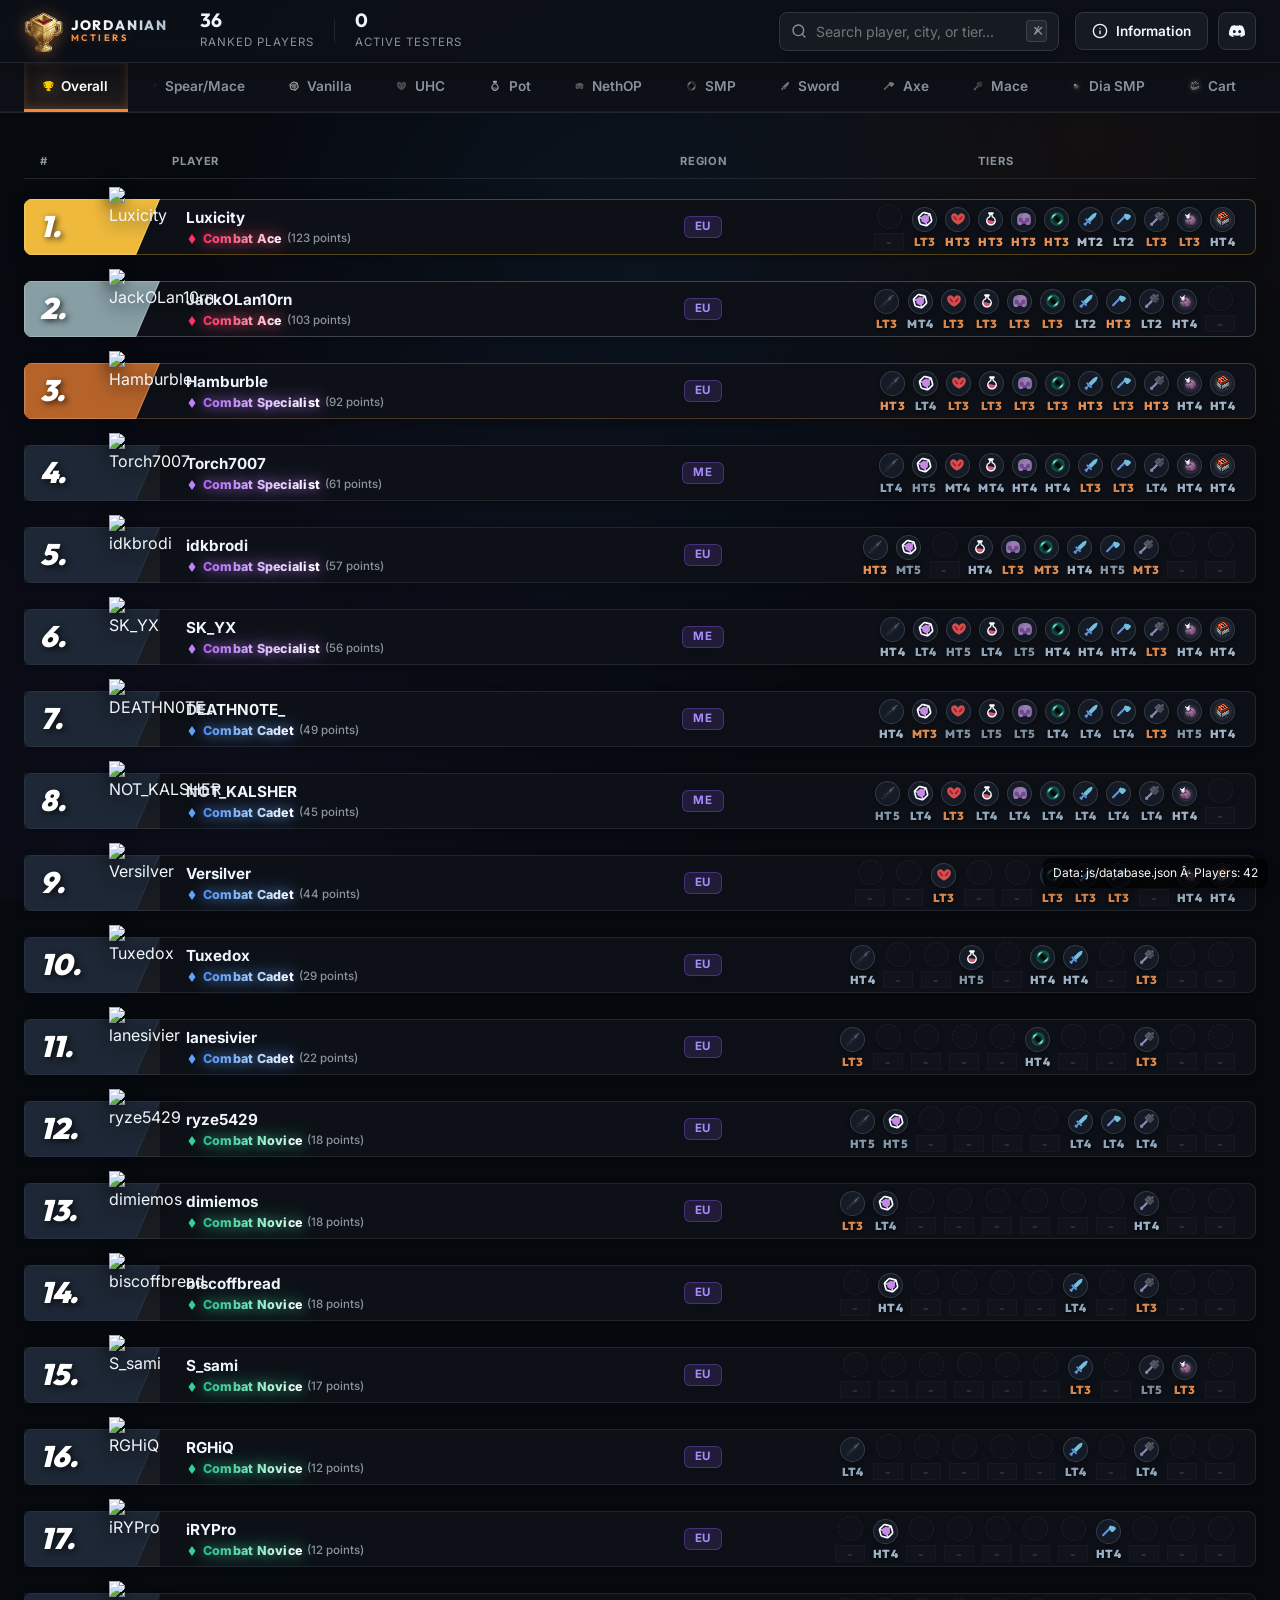
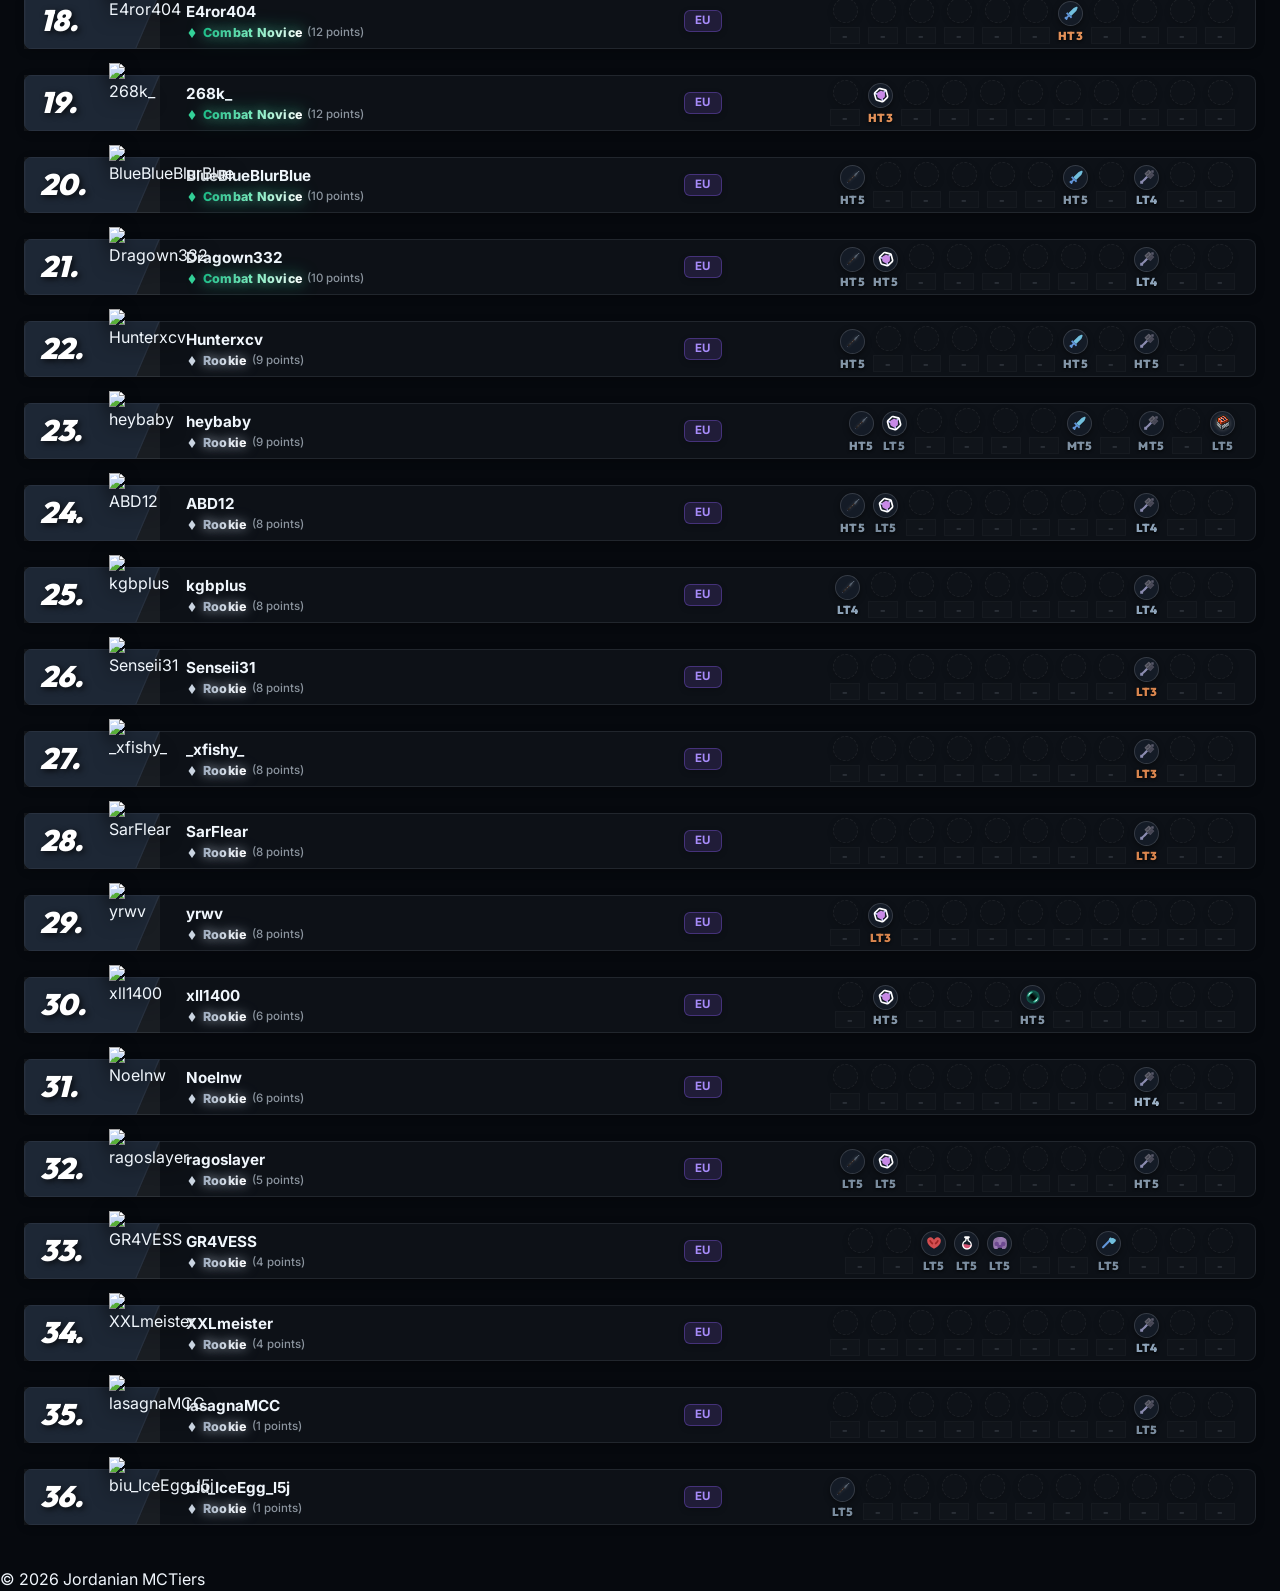
==== commit 2a4c4998: "Update Discord link in index.html" ====
--- a/index.html
+++ b/index.html
@@ -65,7 +65,7 @@
             </svg>
             <span>Information</span>
           </button>
-          <a href="https://discord.gg/6NKfcEJ52" target="_blank" class="btn btn-secondary btn-icon-only" title="Join Discord Server">
+          <a href="https://discord.gg/sdg8Q8rV7Z" target="_blank" class="btn btn-secondary btn-icon-only" title="Join Discord Server">
             <svg class="btn-icon" viewBox="0 0 24 24" fill="currentColor">
               <path d="M20.317 4.37a19.791 19.791 0 0 0-4.885-1.515.074.074 0 0 0-.079.037c-.21.375-.444.864-.608 1.25a18.27 18.27 0 0 0-5.487 0 12.64 12.64 0 0 0-.617-1.25.077.077 0 0 0-.079-.037A19.736 19.736 0 0 0 3.677 4.37a.07.07 0 0 0-.032.027C.533 9.046-.32 13.58.099 18.057a.082.082 0 0 0 .031.057 19.9 19.9 0 0 0 5.993 3.03.078.078 0 0 0 .084-.028c.462-.63.874-1.295 1.226-1.994.021-.041.001-.09-.041-.106a13.094 13.094 0 0 1-1.873-.894.077.077 0 0 1-.008-.128c.126-.093.252-.19.372-.287a.075.075 0 0 1 .077-.011c3.92 1.793 8.18 1.793 12.061 0a.073.073 0 0 1 .078.009c.12.099.246.195.373.289a.077.077 0 0 1-.006.127 12.299 12.299 0 0 1-1.873.894.077.077 0 0 1-.041.107c.36.698.772 1.362 1.225 1.993a.076.076 0 0 0 .084.028 19.839 19.839 0 0 0 6.002-3.03.077.077 0 0 0 .032-.054c.5-5.177-.838-9.674-3.549-13.66a.061.061 0 0 0-.031-.03zM8.02 15.33c-1.183 0-2.157-1.085-2.157-2.419 0-1.333.956-2.419 2.156-2.419 1.21 0 2.176 1.096 2.157 2.42 0 1.333-.956 2.418-2.156 2.418zm7.975 0c-1.183 0-2.157-1.085-2.157-2.419 0-1.333.955-2.419 2.156-2.419 1.21 0 2.176 1.096 2.157 2.42 0 1.333-.946 2.418-2.156 2.418z"/>
           </svg>
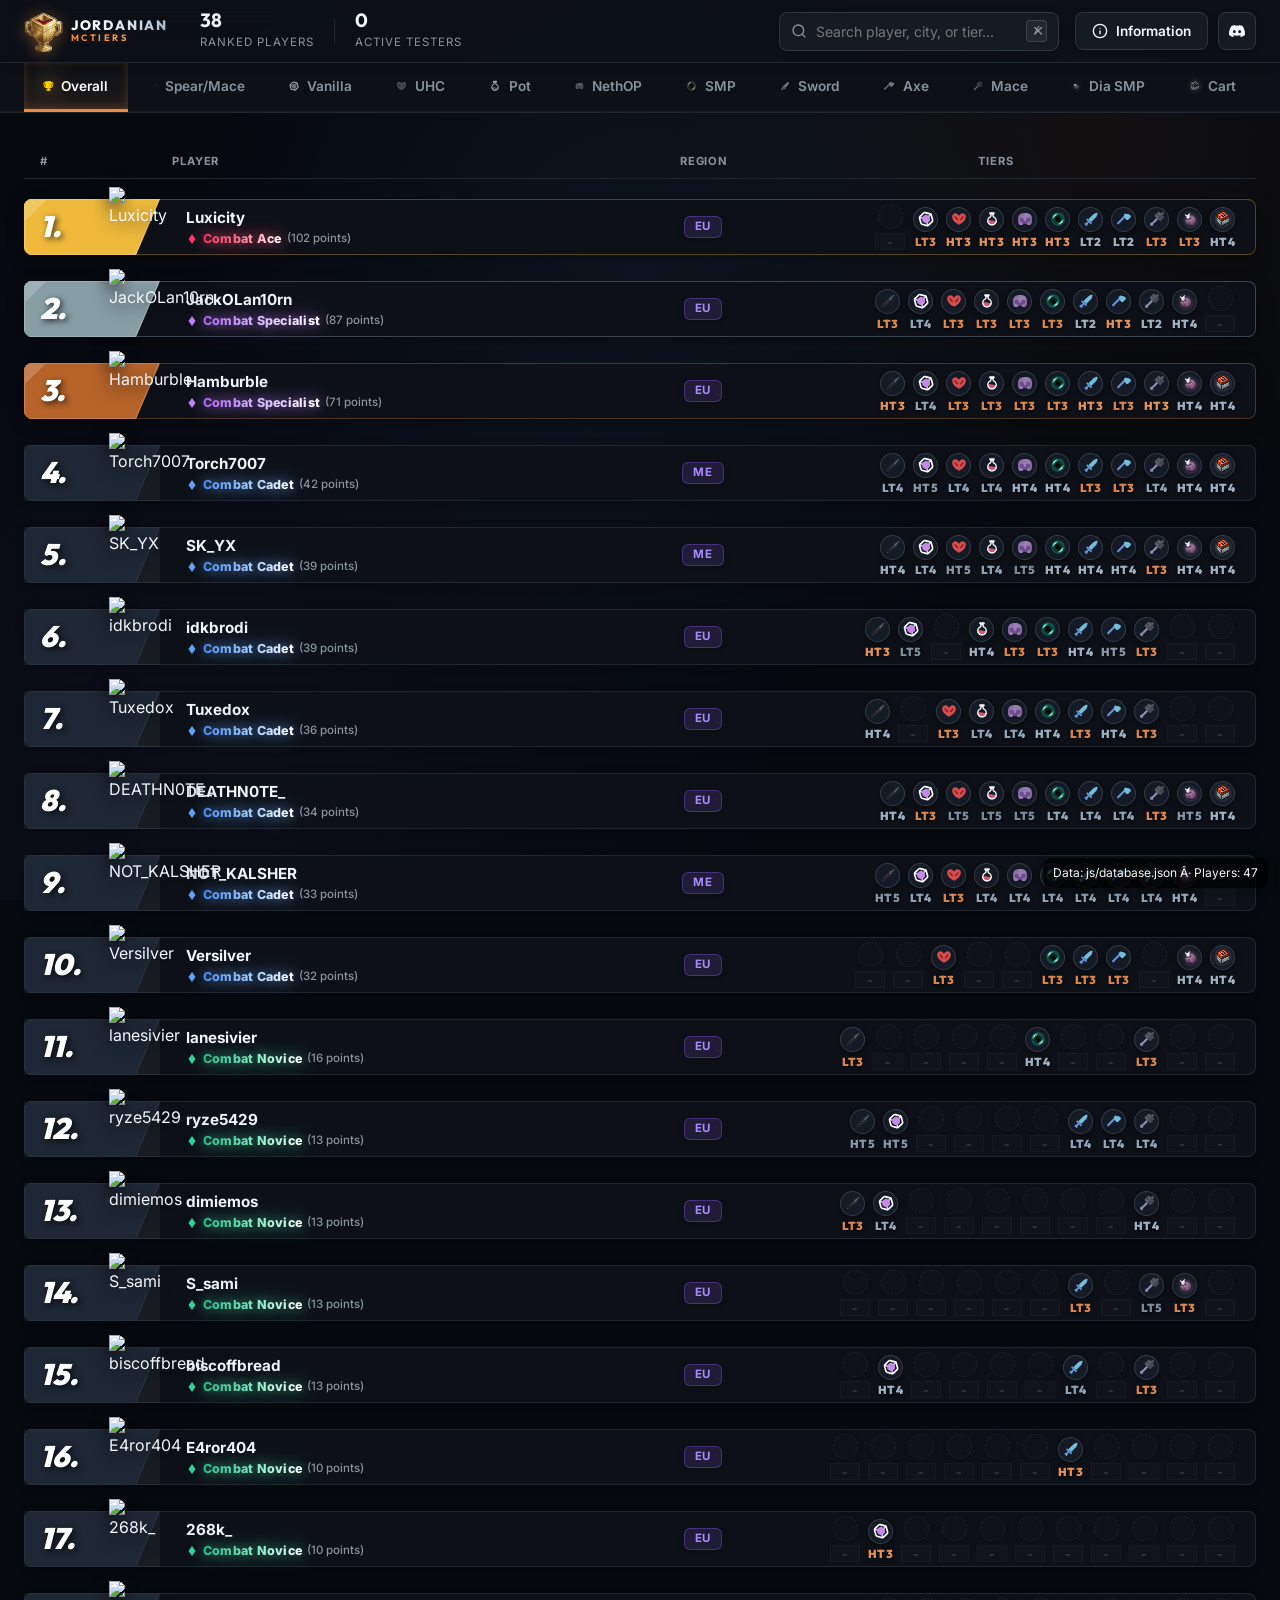
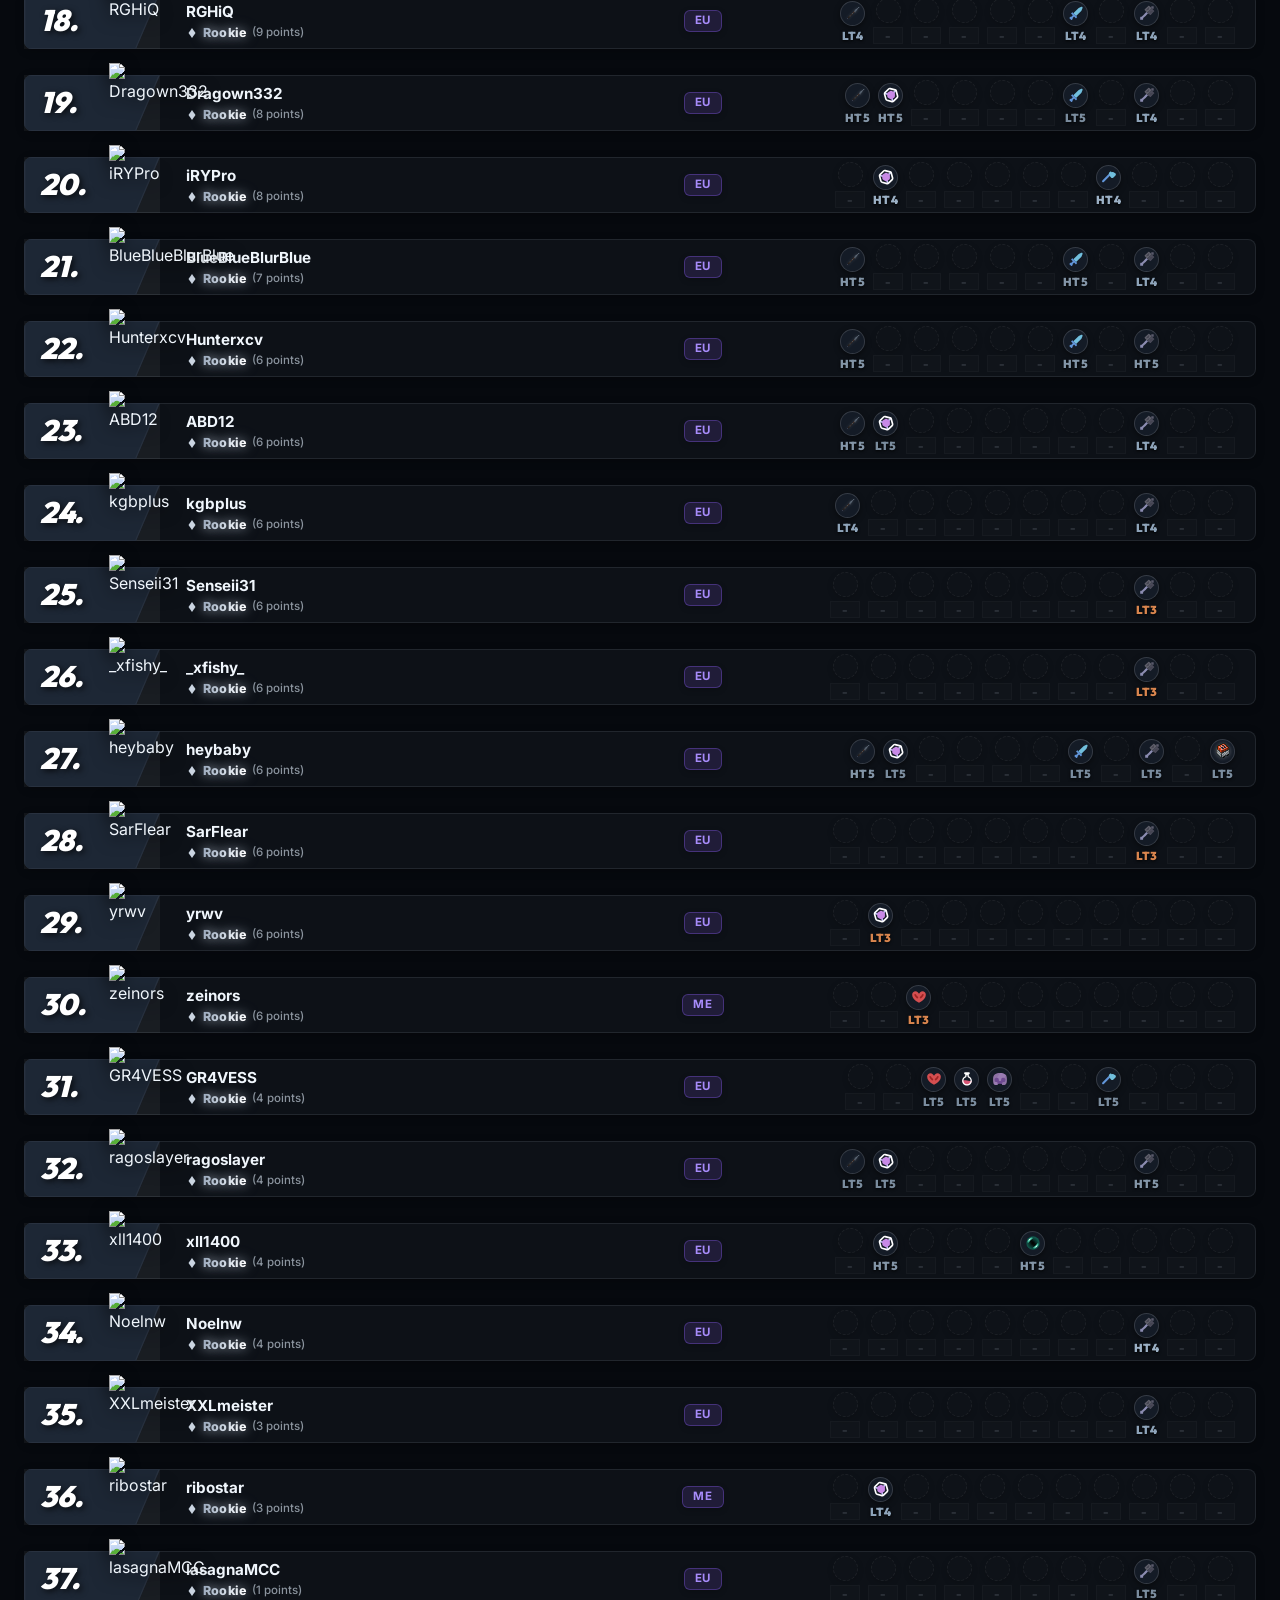
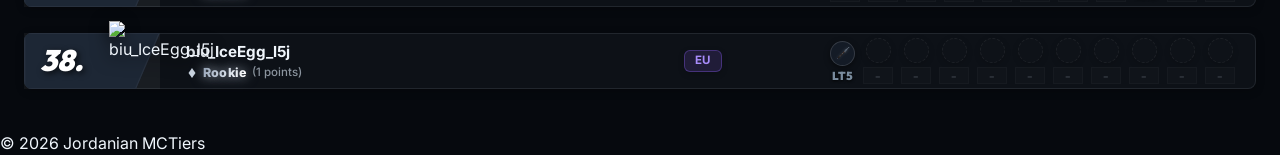
==== commit aadb83ef: "Add files via upload" ====
--- a/index.html
+++ b/index.html
@@ -65,7 +65,7 @@
             </svg>
             <span>Information</span>
           </button>
-          <a href="https://discord.gg/sdg8Q8rV7Z" target="_blank" class="btn btn-secondary btn-icon-only" title="Join Discord Server">
+          <a href="https://discord.gg/6NKfcEJ52" target="_blank" class="btn btn-secondary btn-icon-only" title="Join Discord Server">
             <svg class="btn-icon" viewBox="0 0 24 24" fill="currentColor">
               <path d="M20.317 4.37a19.791 19.791 0 0 0-4.885-1.515.074.074 0 0 0-.079.037c-.21.375-.444.864-.608 1.25a18.27 18.27 0 0 0-5.487 0 12.64 12.64 0 0 0-.617-1.25.077.077 0 0 0-.079-.037A19.736 19.736 0 0 0 3.677 4.37a.07.07 0 0 0-.032.027C.533 9.046-.32 13.58.099 18.057a.082.082 0 0 0 .031.057 19.9 19.9 0 0 0 5.993 3.03.078.078 0 0 0 .084-.028c.462-.63.874-1.295 1.226-1.994.021-.041.001-.09-.041-.106a13.094 13.094 0 0 1-1.873-.894.077.077 0 0 1-.008-.128c.126-.093.252-.19.372-.287a.075.075 0 0 1 .077-.011c3.92 1.793 8.18 1.793 12.061 0a.073.073 0 0 1 .078.009c.12.099.246.195.373.289a.077.077 0 0 1-.006.127 12.299 12.299 0 0 1-1.873.894.077.077 0 0 1-.041.107c.36.698.772 1.362 1.225 1.993a.076.076 0 0 0 .084.028 19.839 19.839 0 0 0 6.002-3.03.077.077 0 0 0 .032-.054c.5-5.177-.838-9.674-3.549-13.66a.061.061 0 0 0-.031-.03zM8.02 15.33c-1.183 0-2.157-1.085-2.157-2.419 0-1.333.956-2.419 2.156-2.419 1.21 0 2.176 1.096 2.157 2.42 0 1.333-.956 2.418-2.156 2.418zm7.975 0c-1.183 0-2.157-1.085-2.157-2.419 0-1.333.955-2.419 2.156-2.419 1.21 0 2.176 1.096 2.157 2.42 0 1.333-.946 2.418-2.156 2.418z"/>
           </svg>
@@ -215,11 +215,11 @@
           <h3>How Ranking Points are Calculated</h3>
           <p>Tiers are organized from Tier 1 (highest) to Tier 5 (lowest). Each tier awards points toward the Overall Leaderboard:</p>
           <div class="tiers-explanation">
-            <div class="tier-explain-row"><span class="badge-explain rank-ht1">HT1 (60 pts)</span><span class="badge-explain rank-mt1">MT1 (52 pts)</span><span class="badge-explain rank-lt1">LT1 (45 pts)</span><p><strong>Tier 1:</strong> Peak mechanics, national-level competitors.</p></div>
-            <div class="tier-explain-row"><span class="badge-explain rank-ht2">HT2 (30 pts)</span><span class="badge-explain rank-mt2">MT2 (25 pts)</span><span class="badge-explain rank-lt2">LT2 (20 pts)</span><p><strong>Tier 2:</strong> Extremely advanced fighters, tournament regulars.</p></div>
-            <div class="tier-explain-row"><span class="badge-explain rank-ht3">HT3 (12 pts)</span><span class="badge-explain rank-mt3">MT3 (10 pts)</span><span class="badge-explain rank-lt3">LT3 (8 pts)</span><p><strong>Tier 3:</strong> Solid mechanics, reliable execution.</p></div>
-            <div class="tier-explain-row"><span class="badge-explain rank-ht4">HT4 (6 pts)</span><span class="badge-explain rank-mt4">MT4 (5 pts)</span><span class="badge-explain rank-lt4">LT4 (4 pts)</span><p><strong>Tier 4:</strong> Intermediate capability, active player base.</p></div>
-            <div class="tier-explain-row"><span class="badge-explain rank-ht5">HT5 (3 pts)</span><span class="badge-explain rank-mt5">MT5 (2 pts)</span><span class="badge-explain rank-lt5">LT5 (1 pt)</span><p><strong>Tier 5:</strong> Entry-level competitive PvP.</p></div>
+            <div class="tier-explain-row"><span class="badge-explain rank-ht1">HT1 (60 pts)</span><span class="badge-explain rank-lt1">LT1 (45 pts)</span><p><strong>Tier 1:</strong> Peak mechanics, national-level competitors.</p></div>
+            <div class="tier-explain-row"><span class="badge-explain rank-ht2">HT2 (30 pts)</span><span class="badge-explain rank-lt2">LT2 (20 pts)</span><p><strong>Tier 2:</strong> Extremely advanced fighters, tournament regulars.</p></div>
+            <div class="tier-explain-row"><span class="badge-explain rank-ht3">HT3 (10 pts)</span><span class="badge-explain rank-lt3">LT3 (6 pts)</span><p><strong>Tier 3:</strong> Solid mechanics, reliable execution.</p></div>
+            <div class="tier-explain-row"><span class="badge-explain rank-ht4">HT4 (4 pts)</span><span class="badge-explain rank-lt4">LT4 (3 pts)</span><p><strong>Tier 4:</strong> Intermediate capability, active player base.</p></div>
+            <div class="tier-explain-row"><span class="badge-explain rank-ht5">HT5 (2 pts)</span><span class="badge-explain rank-lt5">LT5 (1 pt)</span><p><strong>Tier 5:</strong> Entry-level competitive PvP.</p></div>
           </div>
 
           <h3 style="margin-top: 24px;">How to obtain Achievement Titles</h3>
--- a/css/style.css
+++ b/css/style.css
@@ -29,19 +29,14 @@
 
   /* HSL Rank Colors (Tier 1 Gold, Tier 2 Silver, Tier 3 Bronze, Tier 4 Steel, Tier 5 Charcoal) */
   --color-ht1: #f0b232;
-  --color-mt1: #ebb037;
   --color-lt1: #e5a83b;
   --color-ht2: #b5c8db;
-  --color-mt2: #aabcca;
   --color-lt2: #9eafc0;
   --color-ht3: #e29058;
-  --color-mt3: #dc8a53;
   --color-lt3: #d9854e;
   --color-ht4: #9cb1c6;
-  --color-mt4: #95aac0;
   --color-lt4: #8ea4ba;
   --color-ht5: #8395a7;
-  --color-mt5: #7f91a3;
   --color-lt5: #7a8c9e;
   --color-unranked: #6e7681;
 }
@@ -1029,35 +1024,25 @@
 
 /* Colored themes for specific tiers */
 .rank-ht1-bg { background: linear-gradient(135deg, #d32f2f, #ef5350); }
-.rank-mt1-bg { background: linear-gradient(135deg, #c62828, #e53935); }
 .rank-lt1-bg { background: linear-gradient(135deg, #b71c1c, #d32f2f); }
 .rank-ht2-bg { background: linear-gradient(135deg, #e65100, #ff9800); }
-.rank-mt2-bg { background: linear-gradient(135deg, #ef6c00, #ffa726); }
 .rank-lt2-bg { background: linear-gradient(135deg, #f57c00, #ffb74d); }
 .rank-ht3-bg { background: linear-gradient(135deg, #fbc02d, #fff59d); }
-.rank-mt3-bg { background: linear-gradient(135deg, #f9a825, #ffee58); }
 .rank-lt3-bg { background: linear-gradient(135deg, #afb42b, #d4e157); }
 .rank-ht4-bg { background: linear-gradient(135deg, #2e7d32, #66bb6a); }
-.rank-mt4-bg { background: linear-gradient(135deg, #1b5e20, #4caf50); }
 .rank-lt4-bg { background: linear-gradient(135deg, #0288d1, #29b6f6); }
 .rank-ht5-bg { background: linear-gradient(135deg, #6a1b9a, #ab47bc); }
-.rank-mt5-bg { background: linear-gradient(135deg, #512da8, #9c27b0); }
 .rank-lt5-bg { background: linear-gradient(135deg, #4527a0, #7e57c2); }
 
 .rank-ht1-text { color: var(--color-ht1); }
-.rank-mt1-text { color: var(--color-mt1); }
 .rank-lt1-text { color: var(--color-lt1); }
 .rank-ht2-text { color: var(--color-ht2); }
-.rank-mt2-text { color: var(--color-mt2); }
 .rank-lt2-text { color: var(--color-lt2); }
 .rank-ht3-text { color: var(--color-ht3); }
-.rank-mt3-text { color: var(--color-mt3); }
 .rank-lt3-text { color: var(--color-lt3); }
 .rank-ht4-text { color: var(--color-ht4); }
-.rank-mt4-text { color: var(--color-mt4); }
 .rank-lt4-text { color: var(--color-lt4); }
 .rank-ht5-text { color: var(--color-ht5); }
-.rank-mt5-text { color: var(--color-mt5); }
 .rank-lt5-text { color: var(--color-lt5); }
 
 /* Tier Items List */
@@ -1194,19 +1179,14 @@
 }
 
 .badge-ht1 { background: rgba(240, 178, 50, 0.16); color: var(--color-ht1); border-color: rgba(240, 178, 50, 0.4); }
-.badge-mt1 { background: rgba(235, 173, 55, 0.15); color: var(--color-mt1); border-color: rgba(235, 173, 55, 0.38); }
 .badge-lt1 { background: rgba(229, 168, 59, 0.13); color: var(--color-lt1); border-color: rgba(229, 168, 59, 0.35); }
 .badge-ht2 { background: rgba(181, 200, 219, 0.16); color: var(--color-ht2); border-color: rgba(181, 200, 219, 0.4); }
-.badge-mt2 { background: rgba(170, 188, 202, 0.15); color: var(--color-mt2); border-color: rgba(170, 188, 202, 0.38); }
 .badge-lt2 { background: rgba(158, 175, 192, 0.13); color: var(--color-lt2); border-color: rgba(158, 175, 192, 0.35); }
 .badge-ht3 { background: rgba(226, 144, 88, 0.16); color: var(--color-ht3); border-color: rgba(226, 144, 88, 0.4); }
-.badge-mt3 { background: rgba(220, 138, 83, 0.15); color: var(--color-mt3); border-color: rgba(220, 138, 83, 0.38); }
 .badge-lt3 { background: rgba(217, 133, 78, 0.13); color: var(--color-lt3); border-color: rgba(217, 133, 78, 0.35); }
 .badge-ht4 { background: rgba(156, 177, 198, 0.14); color: var(--color-ht4); border-color: rgba(156, 177, 198, 0.35); }
-.badge-mt4 { background: rgba(149, 170, 192, 0.13); color: var(--color-mt4); border-color: rgba(149, 170, 192, 0.33); }
 .badge-lt4 { background: rgba(142, 164, 186, 0.11); color: var(--color-lt4); border-color: rgba(142, 164, 186, 0.3); }
 .badge-ht5 { background: rgba(131, 149, 167, 0.14); color: var(--color-ht5); border-color: rgba(131, 149, 167, 0.35); }
-.badge-mt5 { background: rgba(127, 145, 163, 0.13); color: var(--color-mt5); border-color: rgba(127, 145, 163, 0.33); }
 .badge-lt5 { background: rgba(122, 140, 158, 0.11); color: var(--color-lt5); border-color: rgba(122, 140, 158, 0.3); }
 .badge-unranked { background: rgba(110, 118, 129, 0.15); color: var(--color-unranked); }
 
@@ -3063,23 +3043,18 @@
 
 /* Tier text colors (pure text, using site's original color variables) */
 .lb-hud-val.badge-ht1 { color: var(--color-ht1) !important; }
-.lb-hud-val.badge-mt1 { color: var(--color-mt1) !important; }
 .lb-hud-val.badge-lt1 { color: var(--color-lt1) !important; }
 
 .lb-hud-val.badge-ht2 { color: var(--color-ht2) !important; }
-.lb-hud-val.badge-mt2 { color: var(--color-mt2) !important; }
 .lb-hud-val.badge-lt2 { color: var(--color-lt2) !important; }
 
 .lb-hud-val.badge-ht3 { color: var(--color-ht3) !important; }
-.lb-hud-val.badge-mt3 { color: var(--color-mt3) !important; }
 .lb-hud-val.badge-lt3 { color: var(--color-lt3) !important; }
 
 .lb-hud-val.badge-ht4 { color: var(--color-ht4) !important; }
-.lb-hud-val.badge-mt4 { color: var(--color-mt4) !important; }
 .lb-hud-val.badge-lt4 { color: var(--color-lt4) !important; }
 
 .lb-hud-val.badge-ht5 { color: var(--color-ht5) !important; }
-.lb-hud-val.badge-mt5 { color: var(--color-mt5) !important; }
 .lb-hud-val.badge-lt5 { color: var(--color-lt5) !important; }
 
 .lb-hud-val.badge-none,
@@ -3156,23 +3131,18 @@
 
 /* Tier 1 — Gold / Amber (Ultra Shiny) */
 .badge-ht1 { background: linear-gradient(145deg, #fce072 0%, #f5bc47 40%, #a87612 100%); border: 1px solid #ffe17d; color: #fff; box-shadow: 0 0 10px rgba(245, 188, 71, 0.45), inset 0 1px 2px rgba(255,255,255,0.8); }
-.badge-mt1 { background: linear-gradient(145deg, #f9d66b 0%, #ebb037 40%, #996a0d 100%); border: 1px solid #f8cd62; color: #fff; box-shadow: 0 0 9px rgba(235, 176, 55, 0.42), inset 0 1px 2px rgba(255,255,255,0.75); }
 .badge-lt1 { background: linear-gradient(145deg, #f5cc64 0%, #dca032 40%, #8c5e08 100%); border: 1px solid #f2c057; color: #fff; box-shadow: 0 0 8px rgba(220, 160, 50, 0.38), inset 0 1px 2px rgba(255,255,255,0.7); }
 /* Tier 2 — Silver / Slate (Liquid Chrome) */
 .badge-ht2 { background: linear-gradient(145deg, #eef5fc 0%, #b8cadc 40%, #637586 100%); border: 1px solid #e2edfb; color: #fff; box-shadow: 0 0 10px rgba(184, 202, 220, 0.4), inset 0 1px 2px rgba(255,255,255,0.85); }
-.badge-mt2 { background: linear-gradient(145deg, #e3eef9 0%, #aabcca 40%, #596a77 100%); border: 1px solid #d5e3ef; color: #fff; box-shadow: 0 0 9px rgba(170, 188, 202, 0.38), inset 0 1px 2px rgba(255,255,255,0.8); }
 .badge-lt2 { background: linear-gradient(145deg, #d8e6f5 0%, #9bb0c4 40%, #4f5f6e 100%); border: 1px solid #c9d8e7; color: #fff; box-shadow: 0 0 8px rgba(155, 176, 196, 0.35), inset 0 1px 2px rgba(255,255,255,0.75); }
 /* Tier 3 — Bronze / Copper (Polished Copper) */
 .badge-ht3 { background: linear-gradient(145deg, #ffc299 0%, #e8955c 40%, #965020 100%); border: 1px solid #ffd4b3; color: #fff; box-shadow: 0 0 10px rgba(232, 149, 92, 0.4), inset 0 1px 2px rgba(255,255,255,0.75); }
-.badge-mt3 { background: linear-gradient(145deg, #fab88b 0%, #dc8a53 40%, #8a4618 100%); border: 1px solid #f8c6a3; color: #fff; box-shadow: 0 0 9px rgba(220, 138, 83, 0.38), inset 0 1px 2px rgba(255,255,255,0.7); }
 .badge-lt3 { background: linear-gradient(145deg, #f5ae7d 0%, #cf7e48 40%, #7f3d10 100%); border: 1px solid #f7be94; color: #fff; box-shadow: 0 0 8px rgba(207, 126, 72, 0.35), inset 0 1px 2px rgba(255,255,255,0.65); }
 /* Tier 4 — Steel Slate */
 .badge-ht4 { background: linear-gradient(145deg, #b0c9df 0%, #8ba4bb 40%, #455a6d 100%); border: 1px solid #b9d2e7; color: #fff; box-shadow: 0 0 8px rgba(139, 164, 187, 0.3), inset 0 1px 1px rgba(255,255,255,0.5); }
-.badge-mt4 { background: linear-gradient(145deg, #a6bed3 0%, #829bae 40%, #3f5264 100%); border: 1px solid #adc4d8; color: #fff; box-shadow: 0 0 7px rgba(130, 155, 174, 0.26), inset 0 1px 1px rgba(255,255,255,0.48); }
 .badge-lt4 { background: linear-gradient(145deg, #9bb2c6 0%, #7890a5 40%, #3a4b5b 100%); border: 1px solid #a3b9cc; color: #fff; box-shadow: 0 0 6px rgba(120, 144, 165, 0.22), inset 0 1px 1px rgba(255,255,255,0.45); }
 /* Tier 5 — Dark Charcoal */
 .badge-ht5 { background: linear-gradient(145deg, #9cb0c2 0%, #7a8d9f 40%, #394754 100%); border: 1px solid #a4b7c8; color: #fff; box-shadow: 0 0 6px rgba(122, 141, 159, 0.2), inset 0 1px 1px rgba(255,255,255,0.4); }
-.badge-mt5 { background: linear-gradient(145deg, #92a5b5 0%, #718394 40%, #33404c 100%); border: 1px solid #99abb9; color: #fff; box-shadow: 0 0 6px rgba(113, 131, 148, 0.18), inset 0 1px 1px rgba(255,255,255,0.38); }
 .badge-lt5 { background: linear-gradient(145deg, #8899a8 0%, #687989 40%, #2d3842 100%); border: 1px solid #8e9fae; color: #fff; box-shadow: 0 0 6px rgba(104, 121, 137, 0.16), inset 0 1px 1px rgba(255,255,255,0.35); }
 /* Unranked */
 .badge-none {
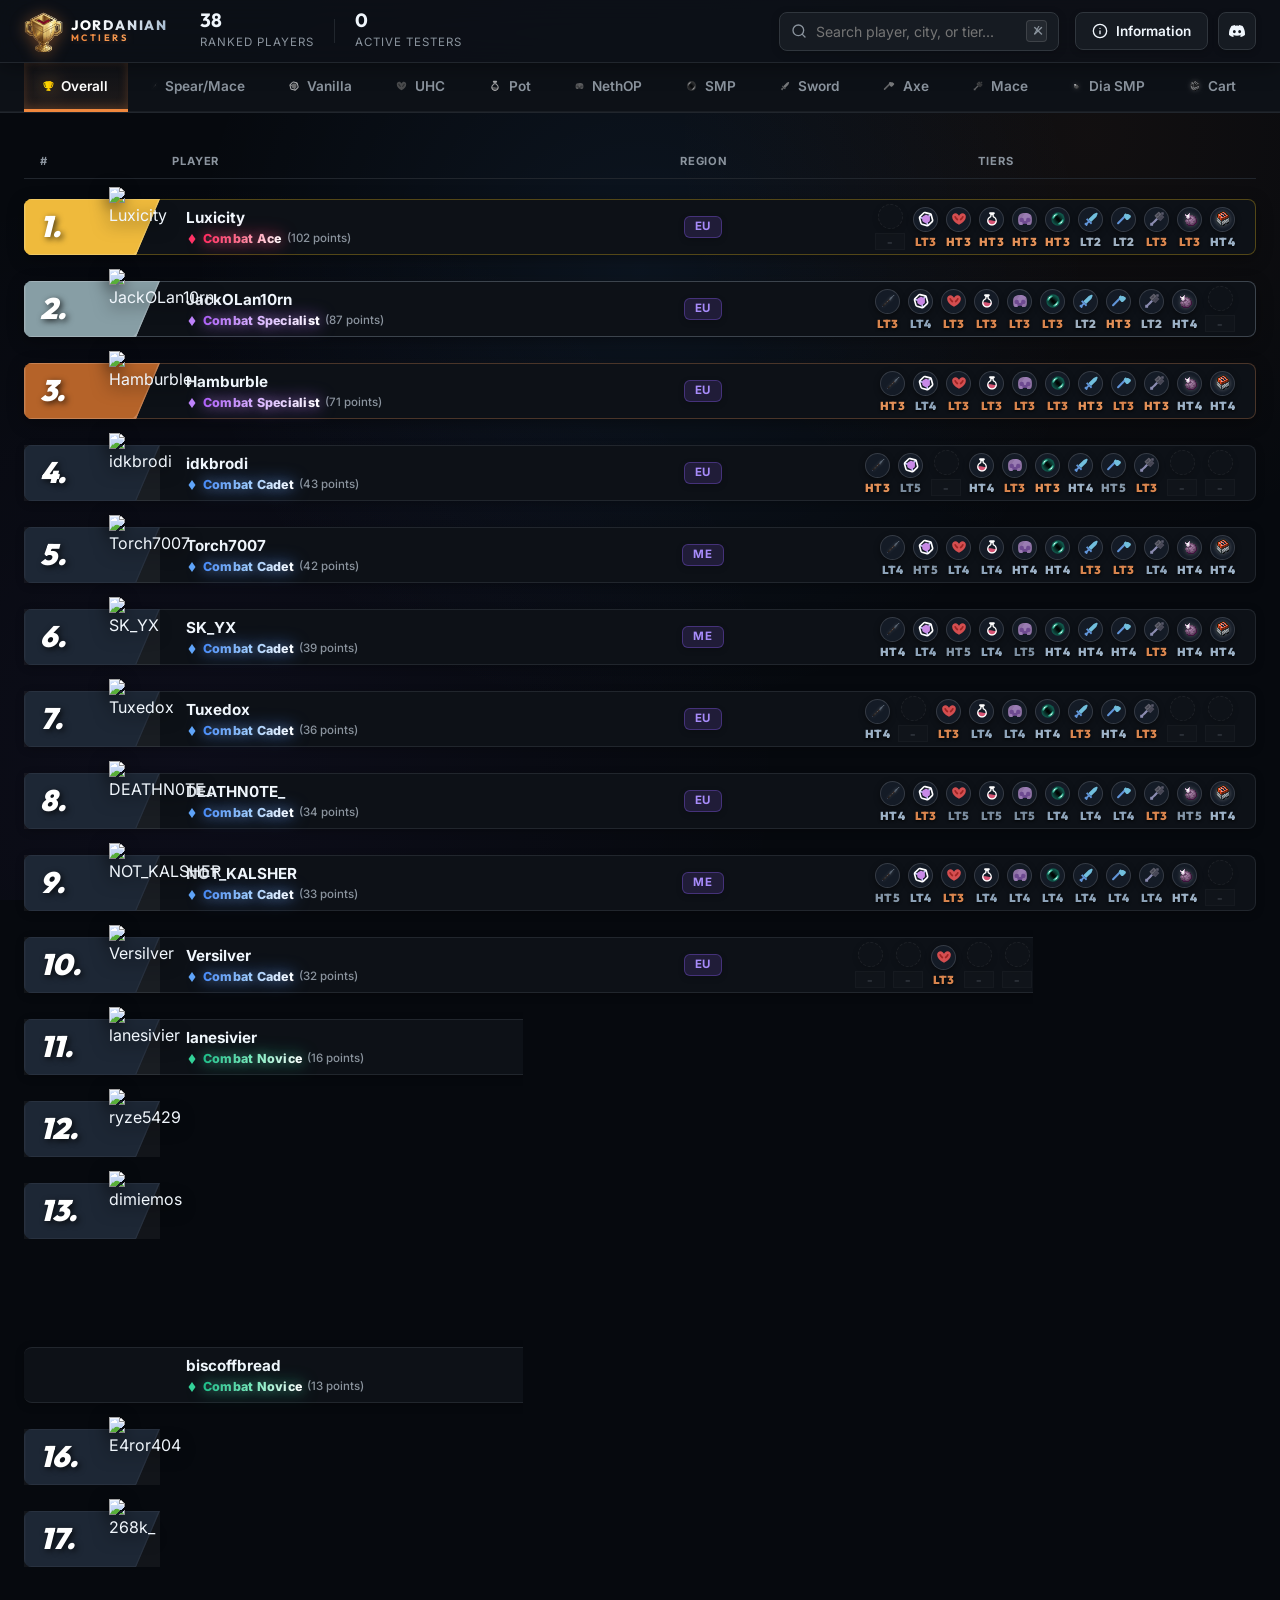
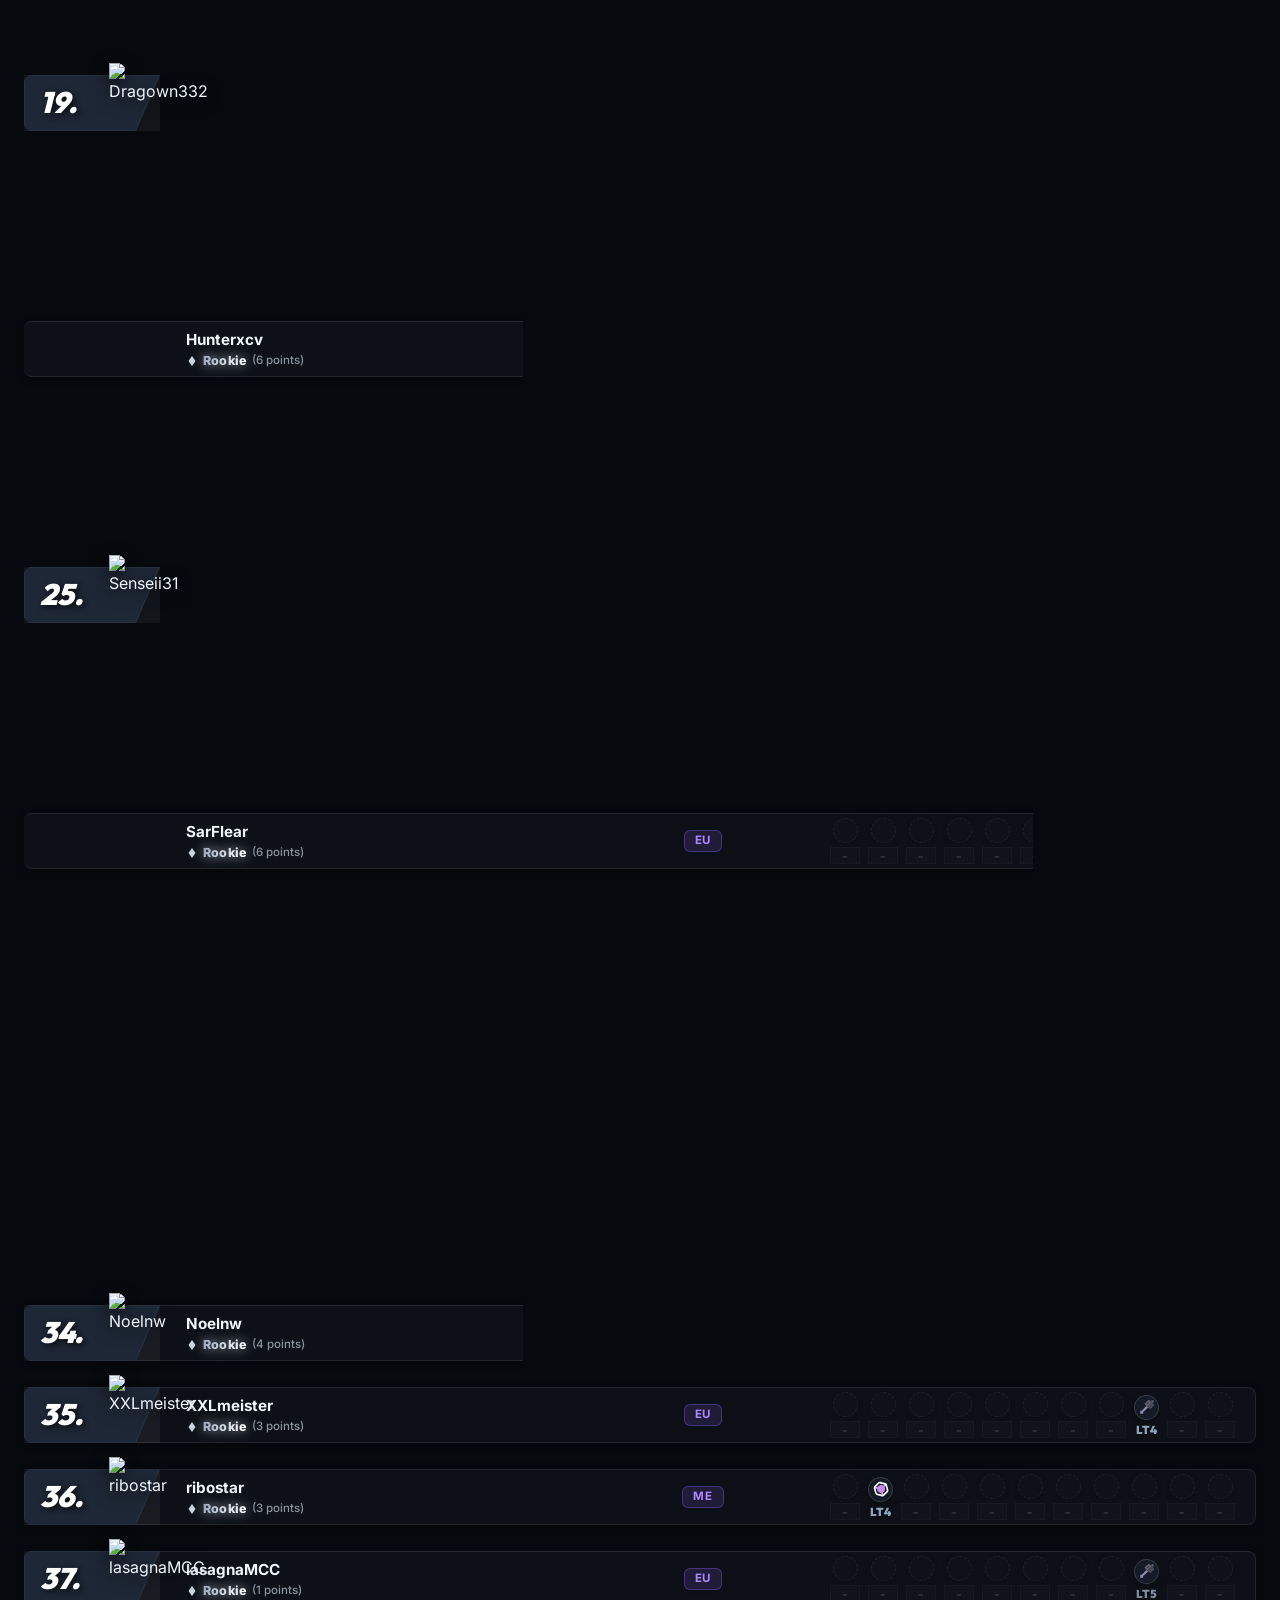
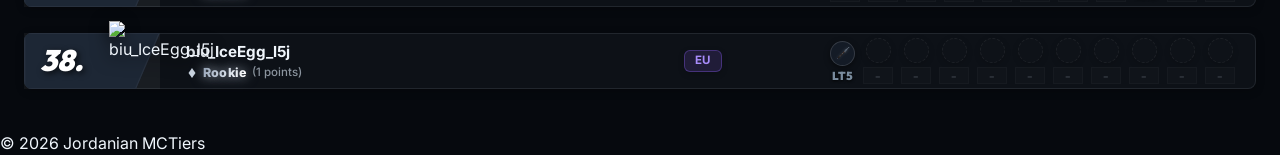
==== commit 0e49f556: "Update Discord link in index.html" ====
--- a/index.html
+++ b/index.html
@@ -65,7 +65,7 @@
             </svg>
             <span>Information</span>
           </button>
-          <a href="https://discord.gg/6NKfcEJ52" target="_blank" class="btn btn-secondary btn-icon-only" title="Join Discord Server">
+          <a href="https://discord.gg/XC6Kv2AzKb" target="_blank" class="btn btn-secondary btn-icon-only" title="Join Discord Server">
             <svg class="btn-icon" viewBox="0 0 24 24" fill="currentColor">
               <path d="M20.317 4.37a19.791 19.791 0 0 0-4.885-1.515.074.074 0 0 0-.079.037c-.21.375-.444.864-.608 1.25a18.27 18.27 0 0 0-5.487 0 12.64 12.64 0 0 0-.617-1.25.077.077 0 0 0-.079-.037A19.736 19.736 0 0 0 3.677 4.37a.07.07 0 0 0-.032.027C.533 9.046-.32 13.58.099 18.057a.082.082 0 0 0 .031.057 19.9 19.9 0 0 0 5.993 3.03.078.078 0 0 0 .084-.028c.462-.63.874-1.295 1.226-1.994.021-.041.001-.09-.041-.106a13.094 13.094 0 0 1-1.873-.894.077.077 0 0 1-.008-.128c.126-.093.252-.19.372-.287a.075.075 0 0 1 .077-.011c3.92 1.793 8.18 1.793 12.061 0a.073.073 0 0 1 .078.009c.12.099.246.195.373.289a.077.077 0 0 1-.006.127 12.299 12.299 0 0 1-1.873.894.077.077 0 0 1-.041.107c.36.698.772 1.362 1.225 1.993a.076.076 0 0 0 .084.028 19.839 19.839 0 0 0 6.002-3.03.077.077 0 0 0 .032-.054c.5-5.177-.838-9.674-3.549-13.66a.061.061 0 0 0-.031-.03zM8.02 15.33c-1.183 0-2.157-1.085-2.157-2.419 0-1.333.956-2.419 2.156-2.419 1.21 0 2.176 1.096 2.157 2.42 0 1.333-.956 2.418-2.156 2.418zm7.975 0c-1.183 0-2.157-1.085-2.157-2.419 0-1.333.955-2.419 2.156-2.419 1.21 0 2.176 1.096 2.157 2.42 0 1.333-.946 2.418-2.156 2.418z"/>
           </svg>
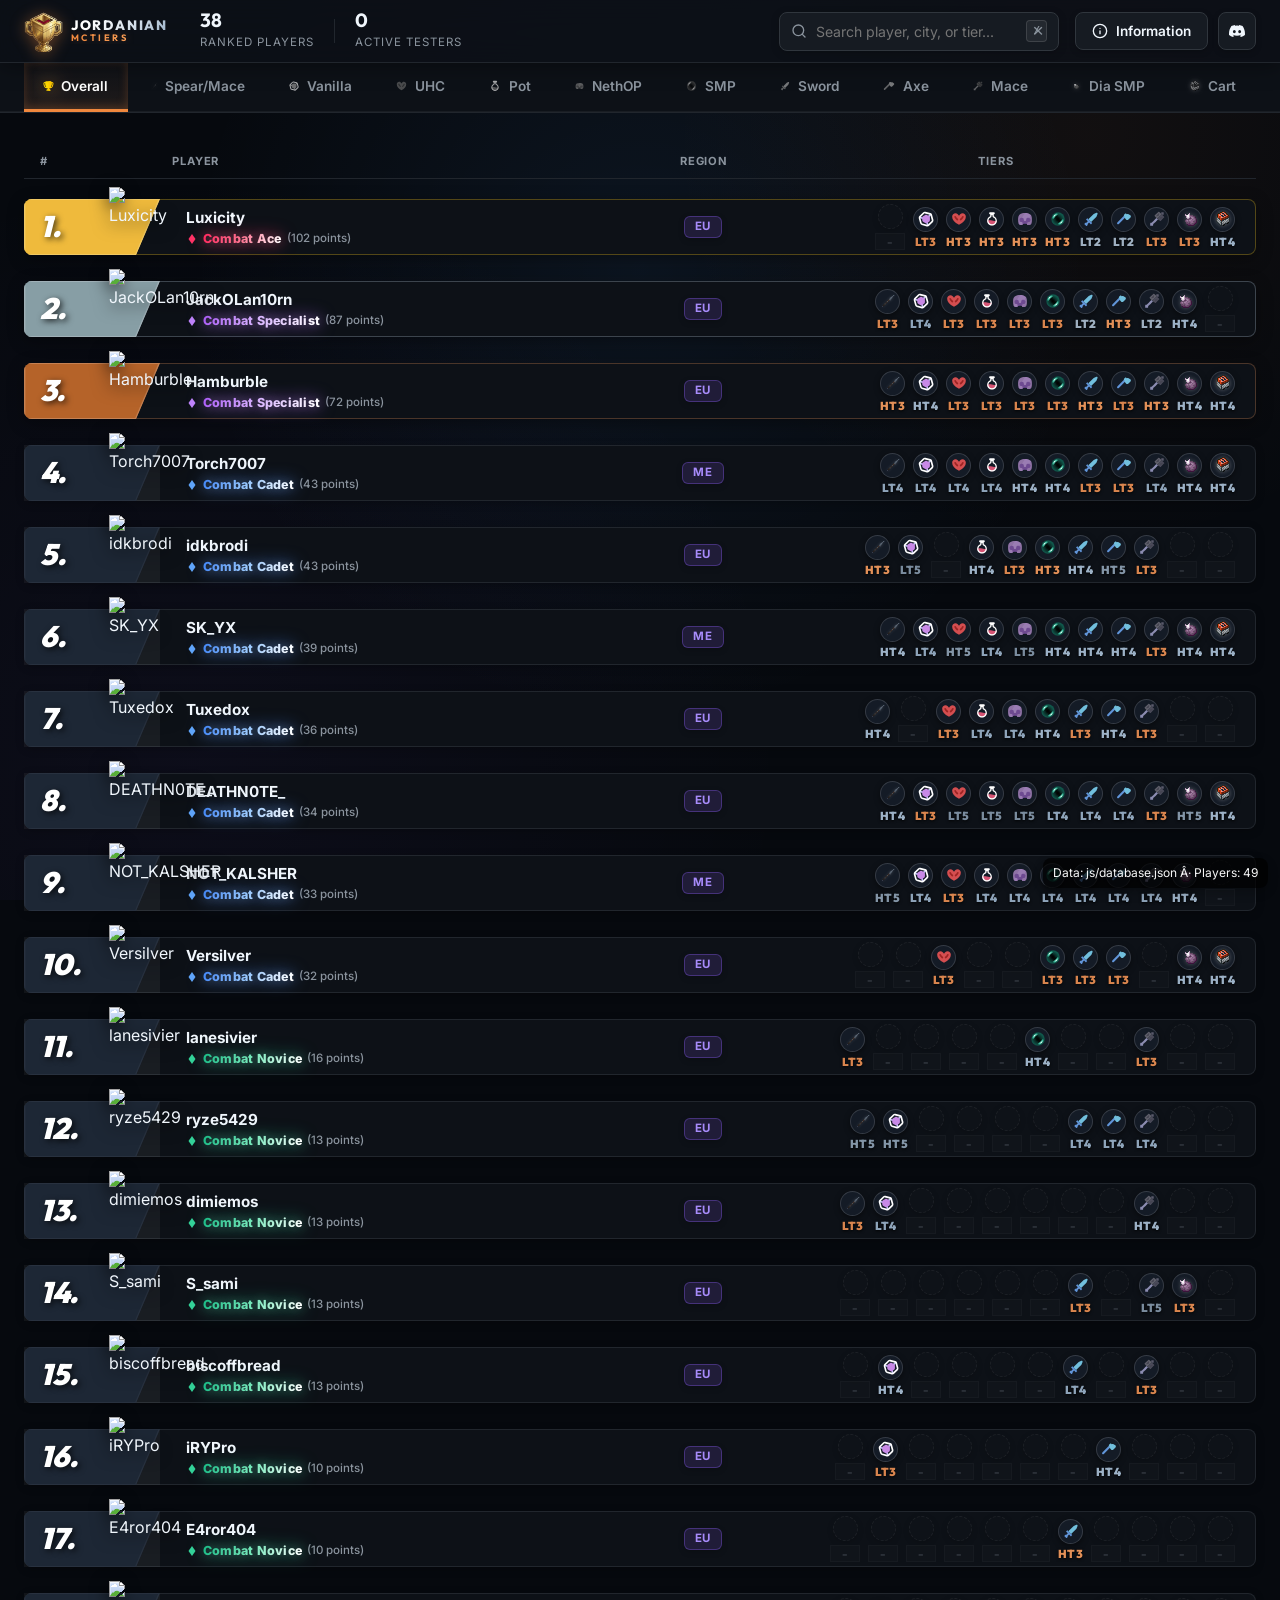
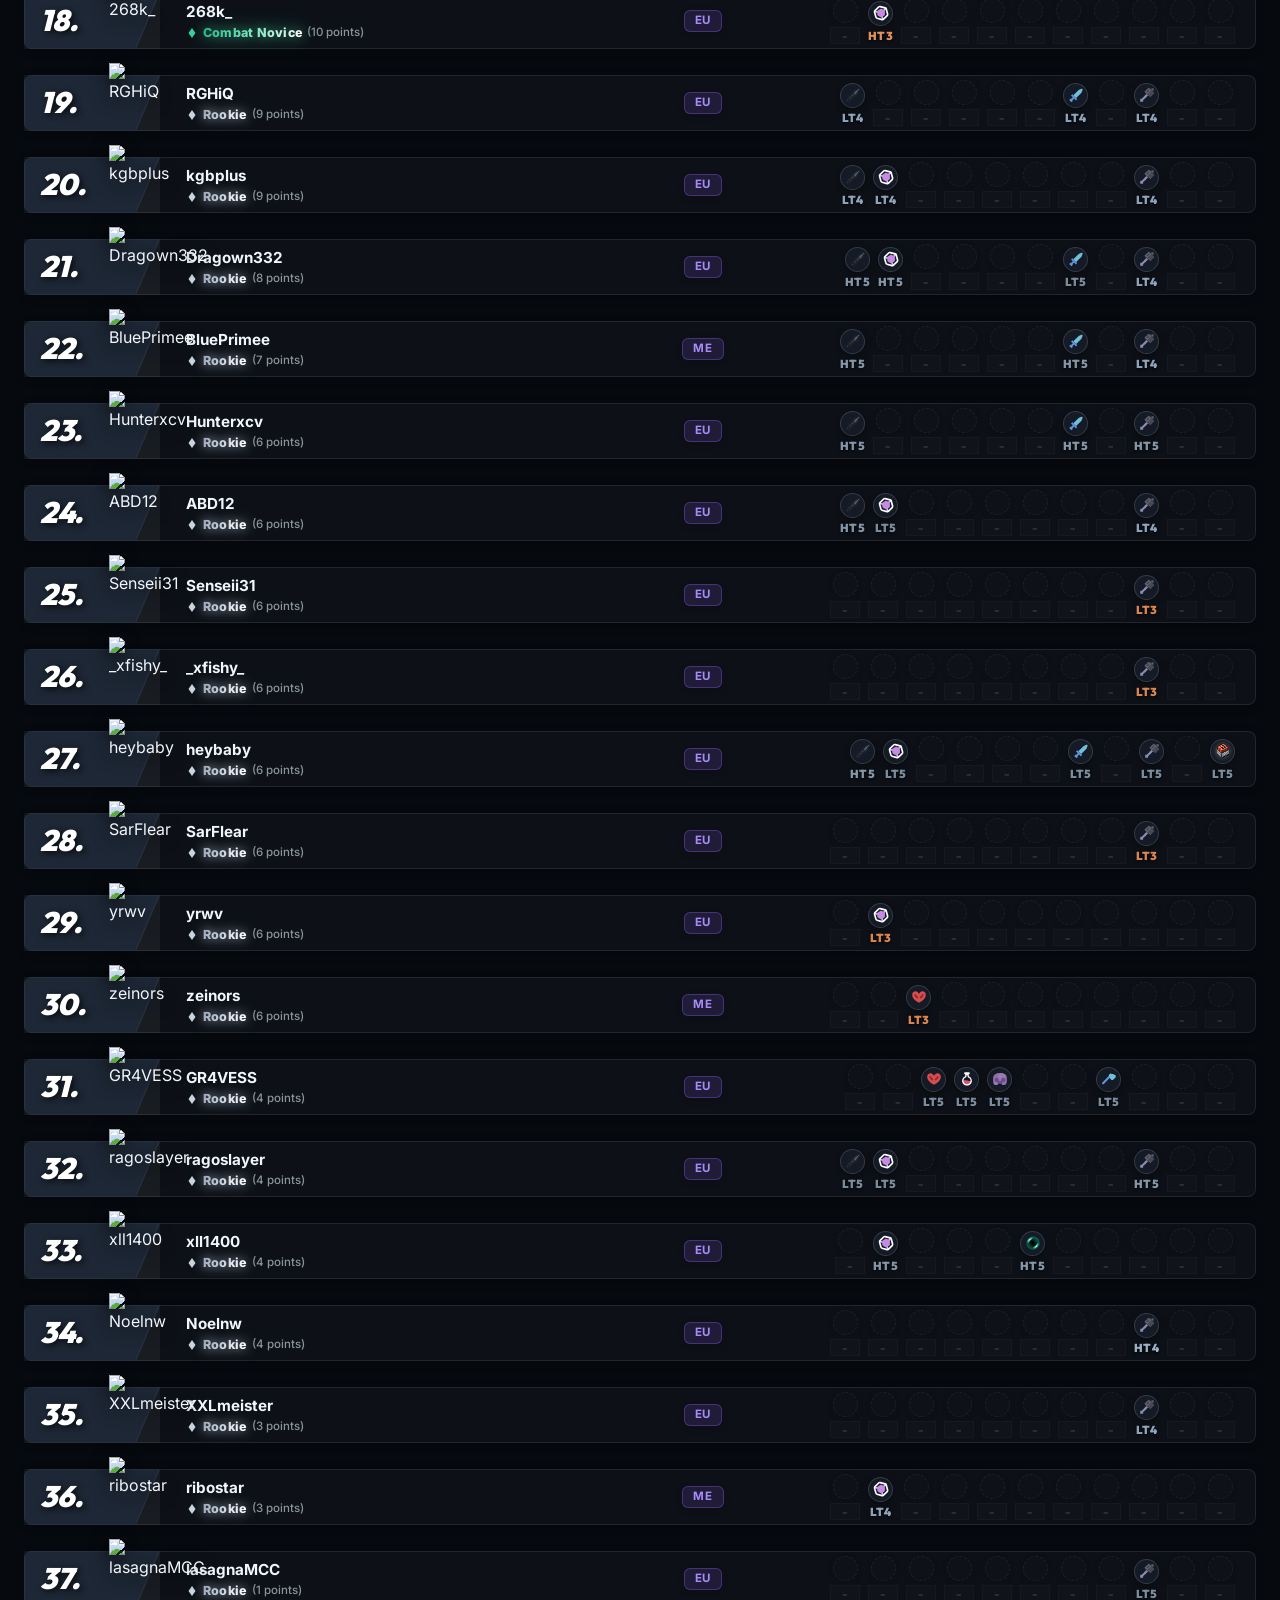
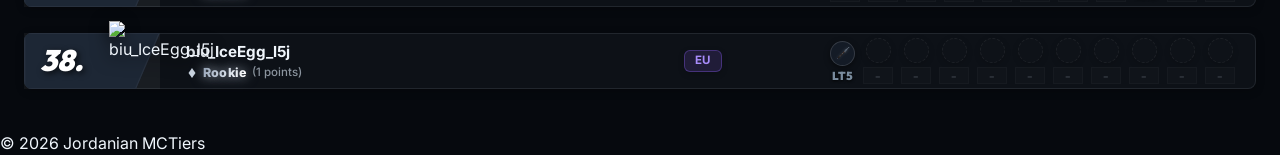
==== commit 63e57329: "Add files via upload" ====
--- a/index.html
+++ b/index.html
@@ -99,86 +99,64 @@
     </footer>
   </div>
 
-  <!-- MODAL: Player Profile Details -->
+  <!-- MODAL: Player Profile Details (MCTiers Style) -->
   <div class="modal-backdrop hidden" id="player-modal" data-lenis-prevent>
-    <div class="modal-card player-profile-card" data-lenis-prevent>
-      <button class="modal-close-btn" id="player-modal-close" title="Close Profile">&times;</button>
+    <div class="mct-modal-card" data-lenis-prevent>
+      <button class="mct-modal-close" id="player-modal-close" title="Close Profile">&times;</button>
       
-      <div class="modal-body player-profile-body" data-lenis-prevent>
-        <!-- Left Column: Hero 3D Skin & Info -->
-        <div class="profile-left">
-          <div class="skin-viewer-container">
-            <div class="skin-viewer-glow" id="profile-skin-glow"></div>
-            <img id="profile-skin-img" src="" alt="Minecraft Skin Body">
-            <div class="skin-viewer-platform"></div>
-          </div>
-
-          <div class="profile-identity">
-            <h2 class="profile-username" id="profile-username">PlayerName</h2>
-            <span class="profile-nickname" id="profile-nickname">"Nickname"</span>
-            <div class="profile-title-badge" id="profile-title-container">
-              <!-- Dynamically populated title badge -->
-            </div>
-          </div>
-
-          <div class="profile-meta-row">
-            <div class="profile-region-pill" id="profile-region-pill" title="Server Region">
-              <span class="meta-label">REGION</span>
-              <span class="meta-val" id="profile-server">EU</span>
-            </div>
-          </div>
-
-          <!-- Player Global Stats Ribbon -->
-          <div class="profile-stats-ribbon">
-            <div class="profile-stat-box">
-              <span class="stat-box-label">RANK</span>
-              <span class="stat-box-val" id="profile-global-rank">#1</span>
-            </div>
-            <div class="profile-stat-divider"></div>
-            <div class="profile-stat-box">
-              <span class="stat-box-label">TOTAL POINTS</span>
-              <span class="stat-box-val highlight" id="profile-total-pts">0 PTS</span>
-            </div>
-          </div>
-          
-          <div class="profile-badges" id="profile-badges">
-            <!-- Custom badges -->
-          </div>
-
-          <div class="profile-socials">
-            <a href="#" id="profile-social-discord" class="social-link hidden" target="_blank" title="Discord">
-              <svg viewBox="0 0 24 24" fill="currentColor">
-                <path d="M20.317 4.37a19.791 19.791 0 0 0-4.885-1.515.074.074 0 0 0-.079.037c-.21.375-.444.864-.608 1.25a18.27 18.27 0 0 0-5.487 0 12.64 12.64 0 0 0-.617-1.25.077.077 0 0 0-.079-.037A19.736 19.736 0 0 0 3.677 4.37a.07.07 0 0 0-.032.027C.533 9.046-.32 13.58.099 18.057a.082.082 0 0 0 .031.057 19.9 19.9 0 0 0 5.993 3.03.078.078 0 0 0 .084-.028c.462-.63.874-1.295 1.226-1.994.021-.041.001-.09-.041-.106a13.094 13.094 0 0 1-1.873-.894.077.077 0 0 1-.008-.128c.126-.093.252-.19.372-.287a.075.075 0 0 1 .077-.011c3.92 1.793 8.18 1.793 12.061 0a.073.073 0 0 1 .078.009c.12.099.246.195.373.289a.077.077 0 0 1-.006.127 12.299 12.299 0 0 1-1.873.894.077.077 0 0 1-.041.107c.36.698.772 1.362 1.225 1.993a.076.076 0 0 0 .084.028 19.839 19.839 0 0 0 6.002-3.03.077.077 0 0 0 .032-.054c.5-5.177-.838-9.674-3.549-13.66a.061.061 0 0 0-.031-.03zM8.02 15.33c-1.183 0-2.157-1.085-2.157-2.419 0-1.333.956-2.419 2.156-2.419 1.21 0 2.176 1.096 2.157 2.42 0 1.333-.956 2.418-2.156 2.418zm7.975 0c-1.183 0-2.157-1.085-2.157-2.419 0-1.333.955-2.419 2.156-2.419 1.21 0 2.176 1.096 2.157 2.42 0 1.333-.946 2.418-2.156 2.418z"/>
-              </svg>
-            </a>
-            <a href="#" id="profile-social-youtube" class="social-link hidden" target="_blank" title="YouTube">
-              <svg viewBox="0 0 24 24" fill="currentColor">
-                <path d="M23.498 6.163a3.003 3.003 0 0 0-2.11-2.11C19.517 3.545 12 3.545 12 3.545s-7.517 0-9.388.508a3.003 3.003 0 0 0-2.11 2.11C0 8.033 0 12 0 12s0 3.967.502 5.837a3.003 3.003 0 0 0 2.11 2.11c1.871.508 9.388.508 9.388.508s7.517 0 9.388-.508a3.002 3.002 0 0 0 2.11-2.11C24 15.967 24 12 24 12s0-3.967-.502-5.837zM9.545 15.568V8.432L15.818 12l-6.273 3.568z"/>
-              </svg>
-            </a>
-            <a href="#" id="profile-social-namemc" class="social-link" target="_blank" title="View NameMC Profile">
-              <svg viewBox="0 0 24 24" fill="currentColor">
-                <path d="M4 2h5v12l11-12h4v20h-5V10L8 22H4V2z"/>
-              </svg>
-            </a>
-          </div>
-        </div>
-        
-        <!-- Right Column: Tiers breakdown -->
-        <div class="profile-right">
-          <div class="profile-section">
-            <div class="profile-section-header">
-              <div class="section-title-wrap">
-                <svg class="section-icon" viewBox="0 0 24 24" fill="none" stroke="currentColor" stroke-width="2" stroke-linecap="round" stroke-linejoin="round">
-                  <path d="M6 9H4.5a2.5 2.5 0 0 1 0-5H6"></path><path d="M18 9h1.5a2.5 2.5 0 0 0 0-5H18"></path><path d="M4 22h16"></path><path d="M10 14.66V17c0 .55-.45 1-1 1H7.8A2.8 2.8 0 0 1 5 15.2V9h14v6.2a2.8 2.8 0 0 1-2.8 2.8H15c-.55 0-1-.45-1-1v-2.34"></path><path d="M10 9V4h4v5"></path>
-                </svg>
-                <h3>Gamemode Tiers</h3>
-              </div>
-              <span class="profile-tiers-summary" id="profile-tiers-summary">0 Active · 0 Untested</span>
-            </div>
-            <div class="modal-tiers-grid" id="profile-tiers-grid" data-lenis-prevent>
-              <!-- Dynamically rendered list of tiers for all modes -->
-            </div>
+      <!-- Top Section: Avatar, Username, Title, Region, Socials -->
+      <div class="mct-avatar-wrap">
+        <img id="profile-skin-img" src="" alt="Skin" class="mct-avatar-img">
+      </div>
+
+      <h2 class="mct-username" id="profile-username">PlayerName</h2>
+      <span class="mct-nickname" id="profile-nickname"></span>
+      
+      <div class="mct-title-wrap" id="profile-title-container">
+        <!-- Dynamically populated title badge -->
+      </div>
+
+      <div class="mct-region-text" id="profile-server">North America</div>
+
+      <div class="mct-socials-row">
+        <a href="#" id="profile-social-namemc" class="mct-social-btn" target="_blank" title="View NameMC Profile">
+          <svg viewBox="0 0 24 24" fill="currentColor" width="13" height="13">
+            <path d="M4 2h5v12l11-12h4v20h-5V10L8 22H4V2z"/>
+          </svg>
+          <span>NameMC</span>
+          <svg viewBox="0 0 24 24" fill="none" stroke="currentColor" stroke-width="2.5" width="11" height="11">
+            <path d="M18 13v6a2 2 0 0 1-2 2H5a2 2 0 0 1-2-2V8a2 2 0 0 1 2-2h6"></path>
+            <polyline points="15 3 21 3 21 9"></polyline>
+            <line x1="10" y1="14" x2="21" y2="3"></line>
+          </svg>
+        </a>
+        <a href="javascript:void(0)" id="profile-social-discord" class="mct-social-btn hidden" title="Discord">
+          <svg viewBox="0 0 24 24" fill="currentColor" width="13" height="13">
+            <path d="M20.317 4.37a19.791 19.791 0 0 0-4.885-1.515.074.074 0 0 0-.079.037c-.21.375-.444.864-.608 1.25a18.27 18.27 0 0 0-5.487 0 12.64 12.64 0 0 0-.617-1.25.077.077 0 0 0-.079-.037A19.736 19.736 0 0 0 3.677 4.37a.07.07 0 0 0-.032.027C.533 9.046-.32 13.58.099 18.057a.082.082 0 0 0 .031.057 19.9 19.9 0 0 0 5.993 3.03.078.078 0 0 0 .084-.028c.462-.63.874-1.295 1.226-1.994.021-.041.001-.09-.041-.106a13.094 13.094 0 0 1-1.873-.894.077.077 0 0 1-.008-.128c.126-.093.252-.19.372-.287a.075.075 0 0 1 .077-.011c3.92 1.793 8.18 1.793 12.061 0a.073.073 0 0 1 .078.009c.12.099.246.195.373.289a.077.077 0 0 1-.006.127 12.299 12.299 0 0 1-1.873.894.077.077 0 0 1-.041.107c.36.698.772 1.362 1.225 1.993a.076.076 0 0 0 .084.028 19.839 19.839 0 0 0 6.002-3.03.077.077 0 0 0 .032-.054c.5-5.177-.838-9.674-3.549-13.66a.061.061 0 0 0-.031-.03zM8.02 15.33c-1.183 0-2.157-1.085-2.157-2.419 0-1.333.956-2.419 2.156-2.419 1.21 0 2.176 1.096 2.157 2.42 0 1.333-.956 2.418-2.156 2.418zm7.975 0c-1.183 0-2.157-1.085-2.157-2.419 0-1.333.955-2.419 2.156-2.419 1.21 0 2.176 1.096 2.157 2.42 0 1.333-.946 2.418-2.156 2.418z"/>
+          </svg>
+          <span id="profile-discord-text">Discord</span>
+        </a>
+      </div>
+
+      <!-- SECTION: POSITION -->
+      <div class="mct-section">
+        <div class="mct-section-label">POSITION</div>
+        <div class="mct-position-banner">
+          <div class="mct-pos-tag" id="profile-pos-tag">1.</div>
+          <div class="mct-pos-content">
+            <span class="mct-trophy-icon">🏆</span>
+            <span class="mct-pos-title">OVERALL</span>
+            <span class="mct-pos-points" id="profile-total-pts">(0 points)</span>
+          </div>
+        </div>
+      </div>
+
+      <!-- SECTION: TIERS -->
+      <div class="mct-section">
+        <div class="mct-section-label">TIERS</div>
+        <div class="mct-tiers-card">
+          <div class="mct-tiers-row" id="profile-tiers-grid">
+            <!-- Dynamically rendered circular tier items -->
           </div>
         </div>
       </div>
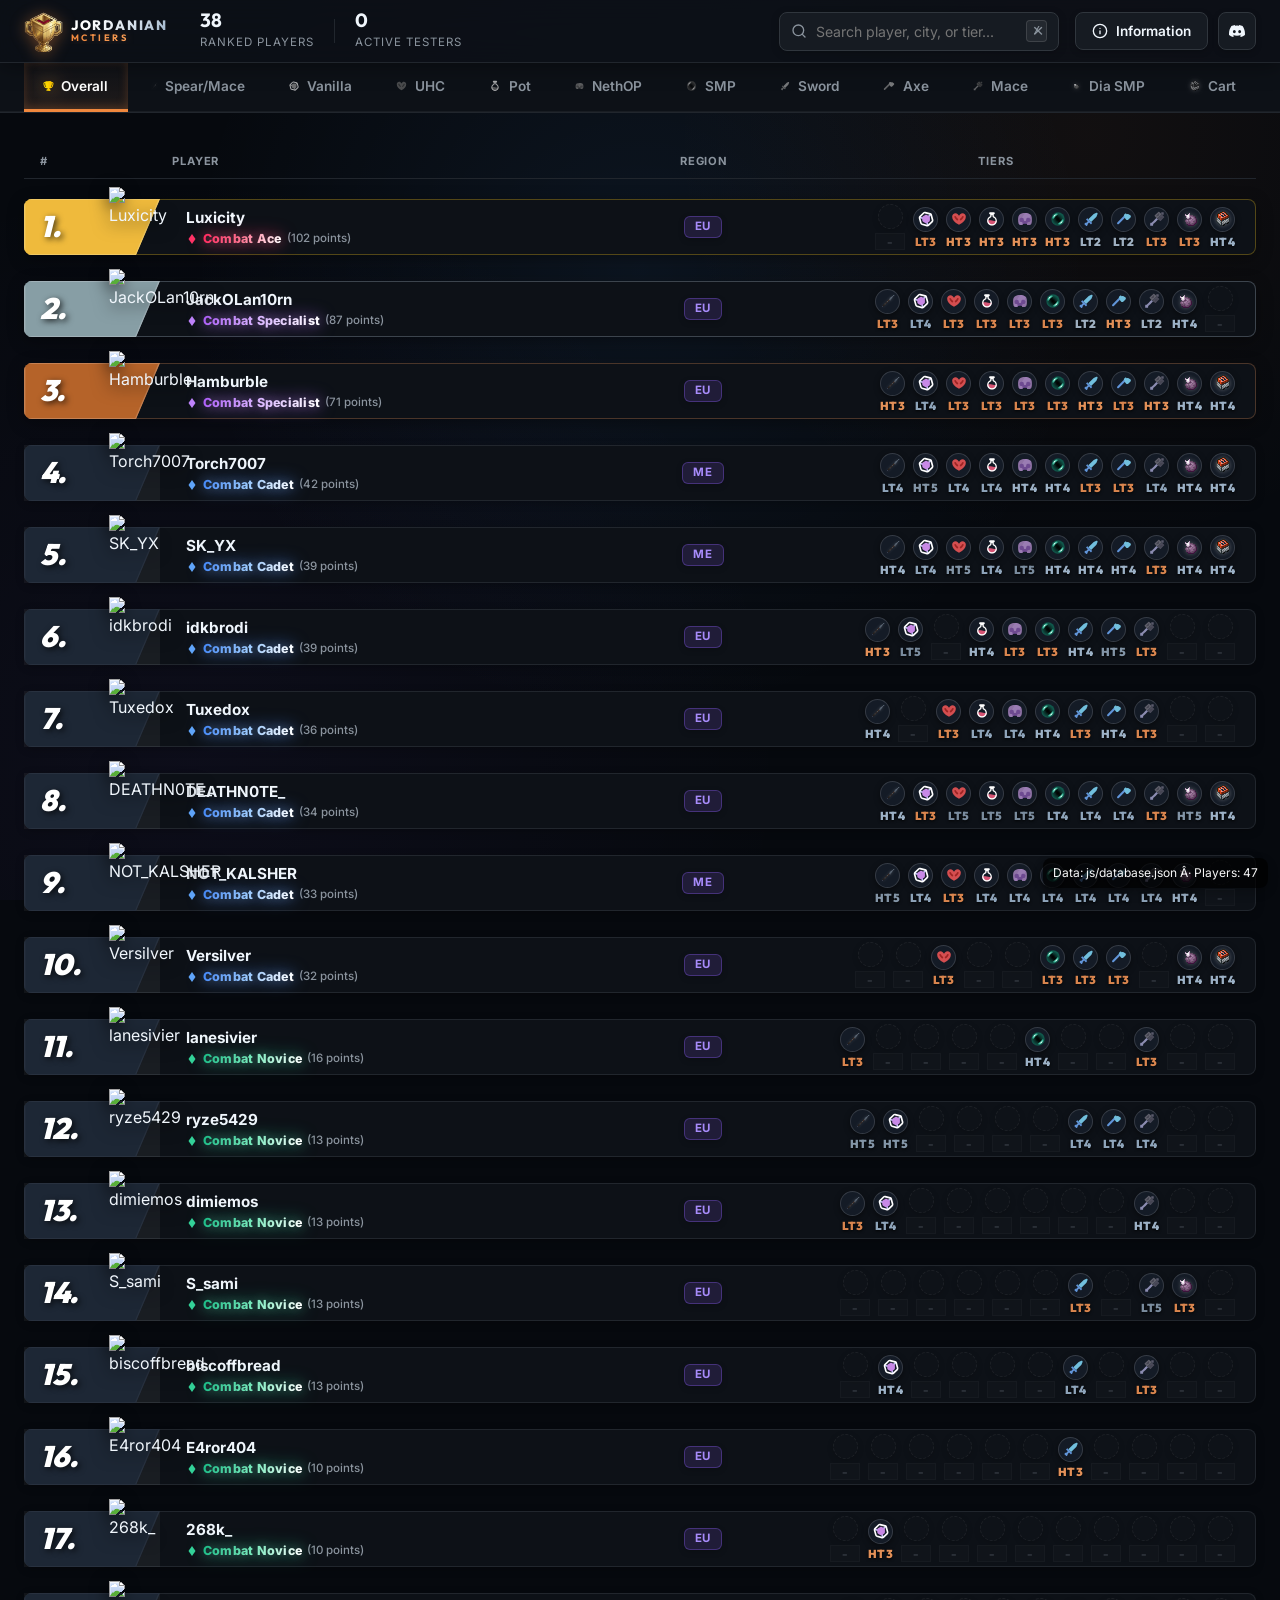
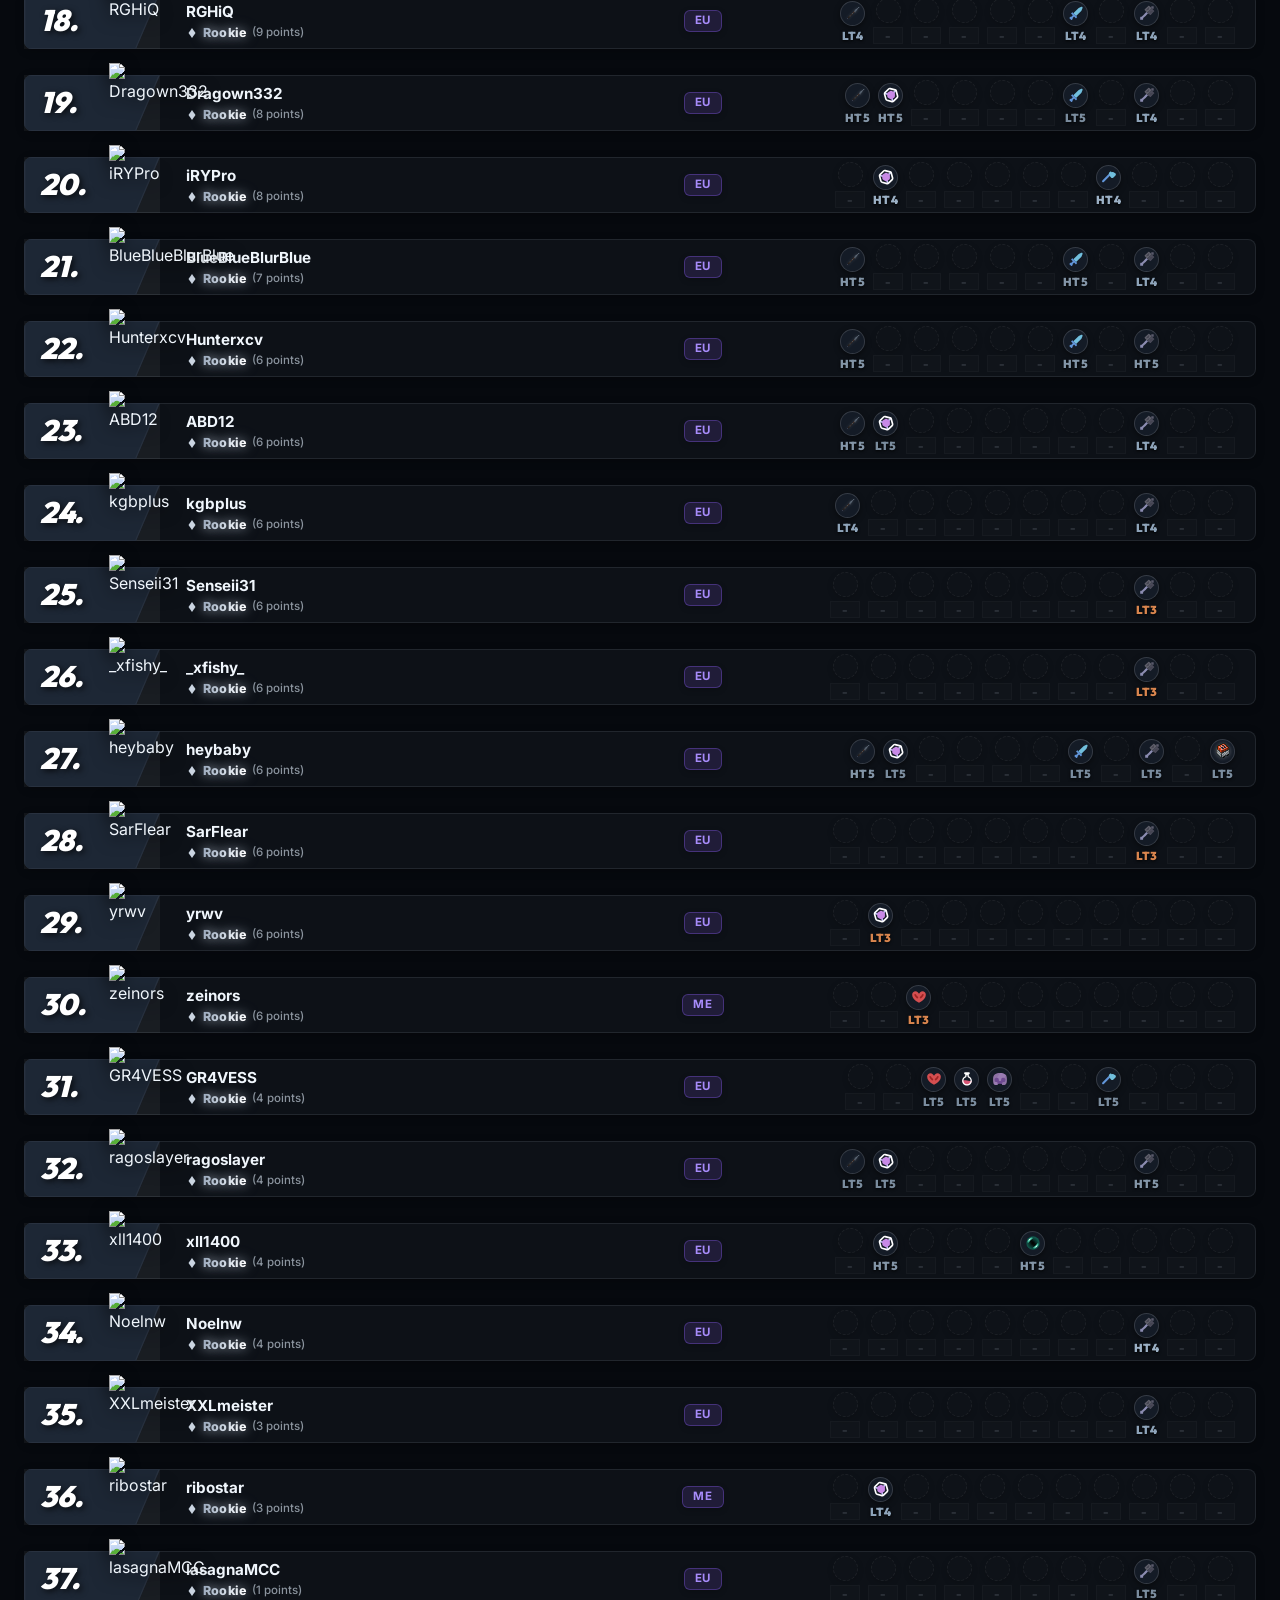
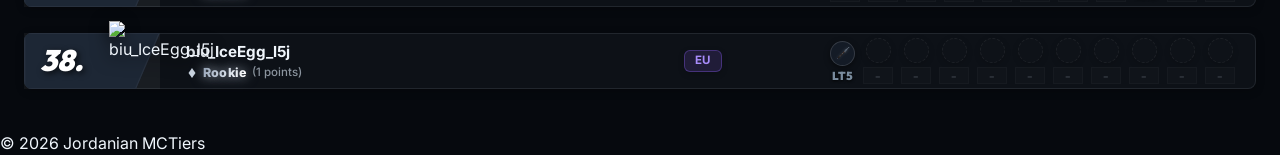
==== commit 18c701bc: "Add files via upload" ====
--- a/index.html
+++ b/index.html
@@ -18,7 +18,7 @@
   <link href="https://fonts.googleapis.com/css2?family=Inter:wght@300;400;500;600;700&family=Outfit:wght@400;500;600;700;800&display=swap" rel="stylesheet">
   
   <!-- Main Stylesheet -->
-  <link rel="stylesheet" href="css/style.css?v=2.4">
+  <link rel="stylesheet" href="css/style.css?v=3.1">
 </head>
 <body>
   <div class="app-container">
@@ -101,8 +101,8 @@
 
   <!-- MODAL: Player Profile Details (MCTiers Style) -->
   <div class="modal-backdrop hidden" id="player-modal" data-lenis-prevent>
-    <div class="mct-modal-card" data-lenis-prevent>
-      <button class="mct-modal-close" id="player-modal-close" title="Close Profile">&times;</button>
+    <div class="modal-card player-profile-card mct-modal-card" data-lenis-prevent>
+      <button class="modal-close-btn mct-modal-close" id="player-modal-close" title="Close Profile">&times;</button>
       
       <!-- Top Section: Avatar, Username, Title, Region, Socials -->
       <div class="mct-avatar-wrap">
@@ -155,11 +155,19 @@
       <div class="mct-section">
         <div class="mct-section-label">TIERS</div>
         <div class="mct-tiers-card">
-          <div class="mct-tiers-row" id="profile-tiers-grid">
+          <div class="mct-tiers-row modal-tiers-grid" id="profile-tiers-grid">
             <!-- Dynamically rendered circular tier items -->
           </div>
         </div>
       </div>
+
+      <!-- Backward-compatibility elements for cached scripts -->
+      <div id="profile-badges" class="hidden" style="display:none !important;"></div>
+      <a id="profile-social-youtube" class="hidden" style="display:none !important;"></a>
+      <span id="profile-global-rank" class="hidden" style="display:none !important;"></span>
+      <span id="profile-tiers-summary" class="hidden" style="display:none !important;"></span>
+      <div id="profile-history" class="hidden" style="display:none !important;"></div>
+      <span id="profile-city" class="hidden" style="display:none !important;"></span>
     </div>
   </div>
 
@@ -236,6 +244,6 @@
   <script src="https://unpkg.com/lenis@1.1.18/dist/lenis.min.js"></script>
   <script src="js/data.js"></script>
   <script src="js/database.js"></script>
-  <script src="js/app.js?v=2.6"></script>
+  <script src="js/app.js?v=3.1"></script>
 </body>
 </html>
--- a/css/style.css
+++ b/css/style.css
@@ -1212,7 +1212,8 @@
 }
 
 .modal-backdrop.hidden {
-  display: none;
+  display: none !important;
+  pointer-events: none !important;
 }
 
 .modal-card {
@@ -3788,3 +3789,413 @@
     padding: 16px 12px;
   }
 }
+
+/* ============================================
+   MCTIERS OFFICIAL STYLE PLAYER MODAL
+   ============================================ */
+
+.mct-modal-card {
+  width: 440px;
+  max-width: 92vw;
+  background: #141822;
+  border: 1px solid #232c3d;
+  border-radius: 22px;
+  box-shadow: 0 25px 70px rgba(0, 0, 0, 0.85), 0 0 30px rgba(0, 0, 0, 0.5);
+  position: relative;
+  padding: 28px 22px 24px;
+  display: flex;
+  flex-direction: column;
+  align-items: center;
+  color: #fff;
+  font-family: var(--font-body, system-ui, -apple-system, sans-serif);
+  animation: mctModalFadeIn 0.22s cubic-bezier(0.16, 1, 0.3, 1);
+}
+
+@keyframes mctModalFadeIn {
+  from {
+    opacity: 0;
+    transform: scale(0.96) translateY(8px);
+  }
+  to {
+    opacity: 1;
+    transform: scale(1) translateY(0);
+  }
+}
+
+.mct-modal-close {
+  position: absolute;
+  top: 16px;
+  right: 16px;
+  width: 34px;
+  height: 34px;
+  border-radius: 50%;
+  background: #1f2736;
+  border: 1px solid #2a354a;
+  color: #8b9cb5;
+  font-size: 20px;
+  line-height: 1;
+  display: flex;
+  align-items: center;
+  justify-content: center;
+  cursor: pointer;
+  transition: all 0.18s ease;
+  z-index: 10;
+}
+
+.mct-modal-close:hover {
+  background: #2b364c;
+  color: #fff;
+  transform: rotate(90deg);
+}
+
+/* Avatar Circle */
+.mct-avatar-wrap {
+  width: 110px;
+  height: 110px;
+  border-radius: 50%;
+  border: 3px solid #323d50;
+  background: radial-gradient(circle, #212837 0%, #141822 100%);
+  overflow: hidden;
+  display: flex;
+  align-items: center;
+  justify-content: center;
+  box-shadow: 0 8px 24px rgba(0, 0, 0, 0.45);
+  margin-bottom: 14px;
+  position: relative;
+  padding: 6px;
+}
+
+.mct-avatar-img {
+  width: 100%;
+  height: 100%;
+  object-fit: contain;
+  object-position: center center;
+  image-rendering: -webkit-optimize-contrast;
+  image-rendering: pixelated;
+  transform: scale(0.95);
+  transition: transform 0.25s ease;
+}
+
+.mct-avatar-wrap:hover .mct-avatar-img {
+  transform: scale(1.02);
+}
+
+/* Username & Nickname */
+.mct-username {
+  font-size: 25px;
+  font-weight: 800;
+  color: #ffffff;
+  margin: 0 0 2px;
+  letter-spacing: -0.01em;
+  text-align: center;
+  text-shadow: 0 2px 8px rgba(0, 0, 0, 0.4);
+}
+
+.mct-nickname {
+  font-size: 13px;
+  font-style: italic;
+  color: #f5a623;
+  margin-bottom: 4px;
+}
+
+/* Title Badge */
+.mct-title-wrap {
+  display: flex;
+  justify-content: center;
+  margin: 4px 0 6px;
+}
+
+.mct-title-pill {
+  display: inline-flex;
+  align-items: center;
+  gap: 7px;
+  padding: 5px 15px;
+  border-radius: 20px;
+  background: rgba(245, 166, 35, 0.12);
+  border: 1.5px solid rgba(245, 166, 35, 0.35);
+  color: #ffd166;
+  font-size: 13px;
+  font-weight: 700;
+  box-shadow: 0 2px 10px rgba(245, 166, 35, 0.12);
+}
+
+.mct-title-pill svg {
+  color: #ffd166;
+  filter: drop-shadow(0 0 4px rgba(245, 166, 35, 0.6));
+}
+
+/* Region */
+.mct-region-text {
+  font-size: 13px;
+  font-weight: 600;
+  color: #55647c;
+  margin-bottom: 12px;
+  text-align: center;
+}
+
+/* Social Buttons */
+.mct-socials-row {
+  display: flex;
+  align-items: center;
+  justify-content: center;
+  gap: 8px;
+  margin-bottom: 20px;
+}
+
+.mct-social-btn {
+  background: #1b2230;
+  border: 1px solid #273142;
+  border-radius: 8px;
+  padding: 5px 13px;
+  color: #8395ad;
+  font-size: 12.5px;
+  font-weight: 600;
+  display: inline-flex;
+  align-items: center;
+  gap: 6px;
+  text-decoration: none;
+  transition: all 0.18s ease;
+}
+
+.mct-social-btn:hover {
+  background: #232c3e;
+  color: #ffffff;
+  border-color: #38465d;
+}
+
+/* Section Containers */
+.mct-section {
+  width: 100%;
+  margin-bottom: 15px;
+}
+
+.mct-section:last-child {
+  margin-bottom: 0;
+}
+
+.mct-section-label {
+  font-size: 12px;
+  font-weight: 800;
+  color: #586982;
+  letter-spacing: 0.8px;
+  text-transform: uppercase;
+  margin-bottom: 8px;
+  padding-left: 2px;
+}
+
+/* Position Banner */
+.mct-position-banner {
+  width: 100%;
+  height: 48px;
+  background: #171e2a;
+  border: 1px solid #222b3b;
+  border-radius: 12px;
+  display: flex;
+  align-items: center;
+  overflow: hidden;
+  position: relative;
+}
+
+.mct-pos-tag {
+  height: 100%;
+  padding: 0 16px 0 14px;
+  display: flex;
+  align-items: center;
+  justify-content: center;
+  font-size: 22px;
+  font-weight: 900;
+  font-style: italic;
+  clip-path: polygon(0 0, 100% 0, 78% 100%, 0 100%);
+  min-width: 62px;
+  color: #111620;
+}
+
+.mct-pos-tag.rank-1 {
+  background: linear-gradient(135deg, #ffe259 0%, #ffa751 100%);
+  color: #2b1800;
+  text-shadow: 0 1px 0 rgba(255, 255, 255, 0.4);
+}
+
+.mct-pos-tag.rank-2 {
+  background: linear-gradient(135deg, #f0f4f8 0%, #b8c4d4 100%);
+  color: #111a24;
+  text-shadow: 0 1px 0 rgba(255, 255, 255, 0.5);
+}
+
+.mct-pos-tag.rank-3 {
+  background: linear-gradient(135deg, #f39c12 0%, #d35400 100%);
+  color: #2a1100;
+  text-shadow: 0 1px 0 rgba(255, 255, 255, 0.3);
+}
+
+.mct-pos-tag.rank-other {
+  background: linear-gradient(135deg, #d8dee9 0%, #8892b0 100%);
+  color: #0d121a;
+  text-shadow: 0 1px 0 rgba(255, 255, 255, 0.4);
+}
+
+.mct-pos-content {
+  display: flex;
+  align-items: center;
+  gap: 8px;
+  padding-left: 10px;
+}
+
+.mct-trophy-icon {
+  font-size: 18px;
+  filter: drop-shadow(0 2px 4px rgba(0, 0, 0, 0.3));
+}
+
+.mct-pos-title {
+  font-size: 15.5px;
+  font-weight: 800;
+  color: #ffffff;
+  letter-spacing: 0.5px;
+}
+
+.mct-pos-points {
+  font-size: 14.5px;
+  font-weight: 600;
+  color: #72849c;
+}
+
+/* Tiers Section Card */
+.mct-tiers-card {
+  width: 100%;
+  background: #171e2a;
+  border: 1px solid #222b3b;
+  border-radius: 14px;
+  padding: 12px 10px;
+  display: flex;
+  align-items: center;
+  justify-content: center;
+}
+
+.mct-tiers-row {
+  display: flex;
+  flex-wrap: wrap;
+  align-items: center;
+  justify-content: center;
+  gap: 8px 12px;
+  width: 100%;
+}
+
+/* Single Gamemode Icon Item */
+.mct-tier-item {
+  display: flex;
+  flex-direction: column;
+  align-items: center;
+  gap: 5px;
+  cursor: pointer;
+  position: relative;
+  padding: 4px;
+  border-radius: 10px;
+  transition: transform 0.18s ease;
+}
+
+.mct-tier-item:hover {
+  transform: translateY(-2px);
+}
+
+.mct-tier-circle {
+  width: 38px;
+  height: 38px;
+  border-radius: 50%;
+  background: #121620;
+  border: 1.5px solid #253040;
+  display: flex;
+  align-items: center;
+  justify-content: center;
+  position: relative;
+  transition: all 0.2s ease;
+  box-shadow: 0 4px 10px rgba(0, 0, 0, 0.3);
+}
+
+.mct-tier-item:hover .mct-tier-circle {
+  border-color: #4a5d7c;
+  background: #19212f;
+  box-shadow: 0 6px 14px rgba(0, 0, 0, 0.45);
+}
+
+.mct-tier-circle img,
+.mct-tier-circle svg {
+  width: 20px;
+  height: 20px;
+  object-fit: contain;
+}
+
+.mct-tier-circle.is-untested {
+  border-style: dashed;
+  opacity: 0.45;
+}
+
+.mct-tier-badge {
+  font-size: 12px;
+  font-weight: 800;
+  line-height: 1;
+  letter-spacing: 0.2px;
+  text-align: center;
+}
+
+/* Retired format in badge */
+.mct-retired-wrap {
+  display: inline-flex;
+  align-items: center;
+  margin-right: 1px;
+}
+
+.mct-retired-wrap .r-paren {
+  color: #8892b0;
+  font-weight: 700;
+}
+
+.mct-retired-wrap .r-letter {
+  color: #000000;
+  font-weight: 900;
+  background: #777;
+  border-radius: 2px;
+  padding: 0 1px;
+}
+
+/* Tier Colors matching MCTiers palette */
+.mct-tier-ht1 { color: #f5c518; text-shadow: 0 0 8px rgba(245, 197, 24, 0.4); }
+.mct-tier-lt1 { color: #ffd233; }
+.mct-tier-ht2 { color: #d4dfed; text-shadow: 0 0 6px rgba(212, 223, 237, 0.3); }
+.mct-tier-lt2 { color: #bac8d8; }
+.mct-tier-ht3 { color: #f0883e; text-shadow: 0 0 6px rgba(240, 136, 62, 0.3); }
+.mct-tier-lt3 { color: #e68a44; }
+.mct-tier-ht4 { color: #9cb1c6; }
+.mct-tier-lt4 { color: #8ea4ba; }
+.mct-tier-ht5 { color: #8395a7; }
+.mct-tier-lt5 { color: #7a8c9e; }
+.mct-tier-none { color: #475569; }
+
+/* Custom Tooltip */
+.mct-tier-item[data-tooltip]::after {
+  content: attr(data-tooltip);
+  position: absolute;
+  bottom: calc(100% + 8px);
+  left: 50%;
+  transform: translateX(-50%) translateY(4px);
+  background: #0f131a;
+  border: 1px solid #2a3446;
+  color: #fff;
+  font-size: 11px;
+  font-weight: 700;
+  padding: 5px 9px;
+  border-radius: 6px;
+  white-space: nowrap;
+  pointer-events: none;
+  opacity: 0;
+  visibility: hidden;
+  transition: all 0.15s ease;
+  z-index: 100;
+  box-shadow: 0 8px 20px rgba(0, 0, 0, 0.6);
+}
+
+.mct-tier-item:hover[data-tooltip]::after {
+  opacity: 1;
+  visibility: visible;
+  transform: translateX(-50%) translateY(0);
+}
+
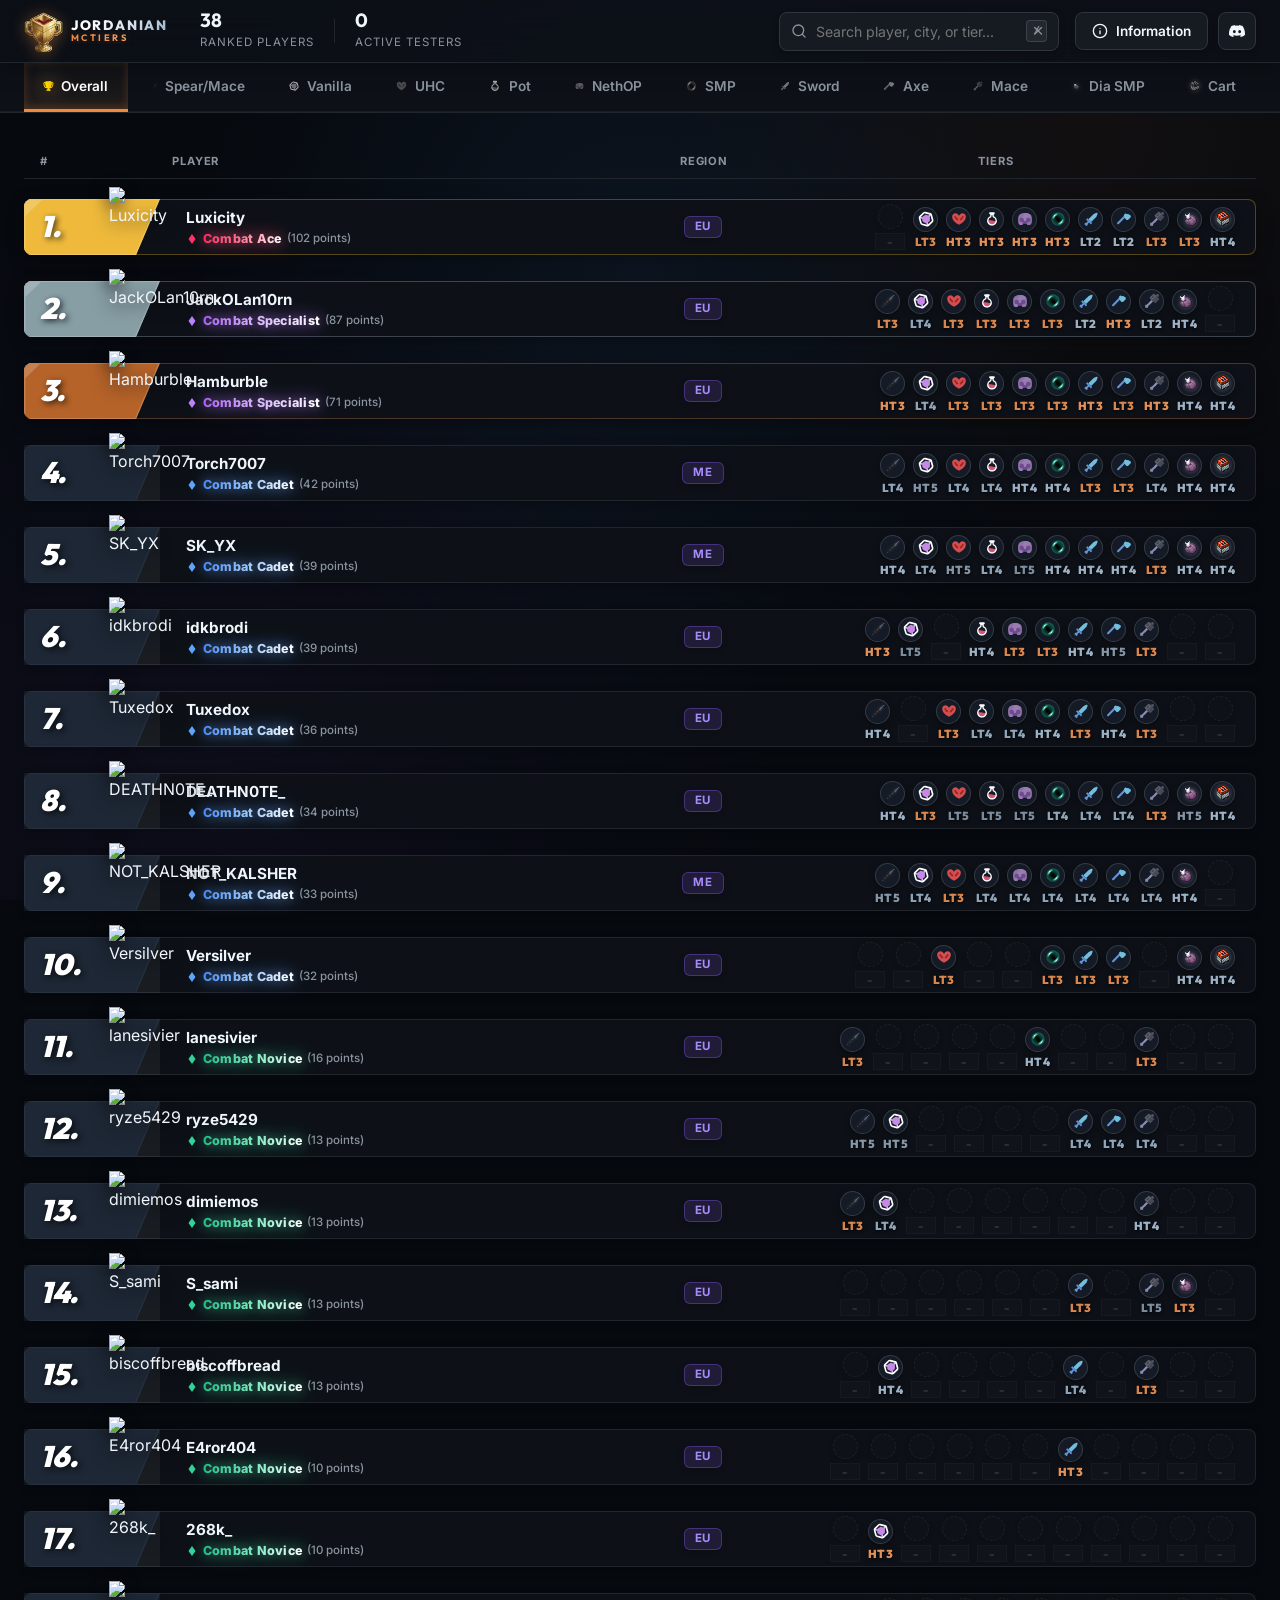
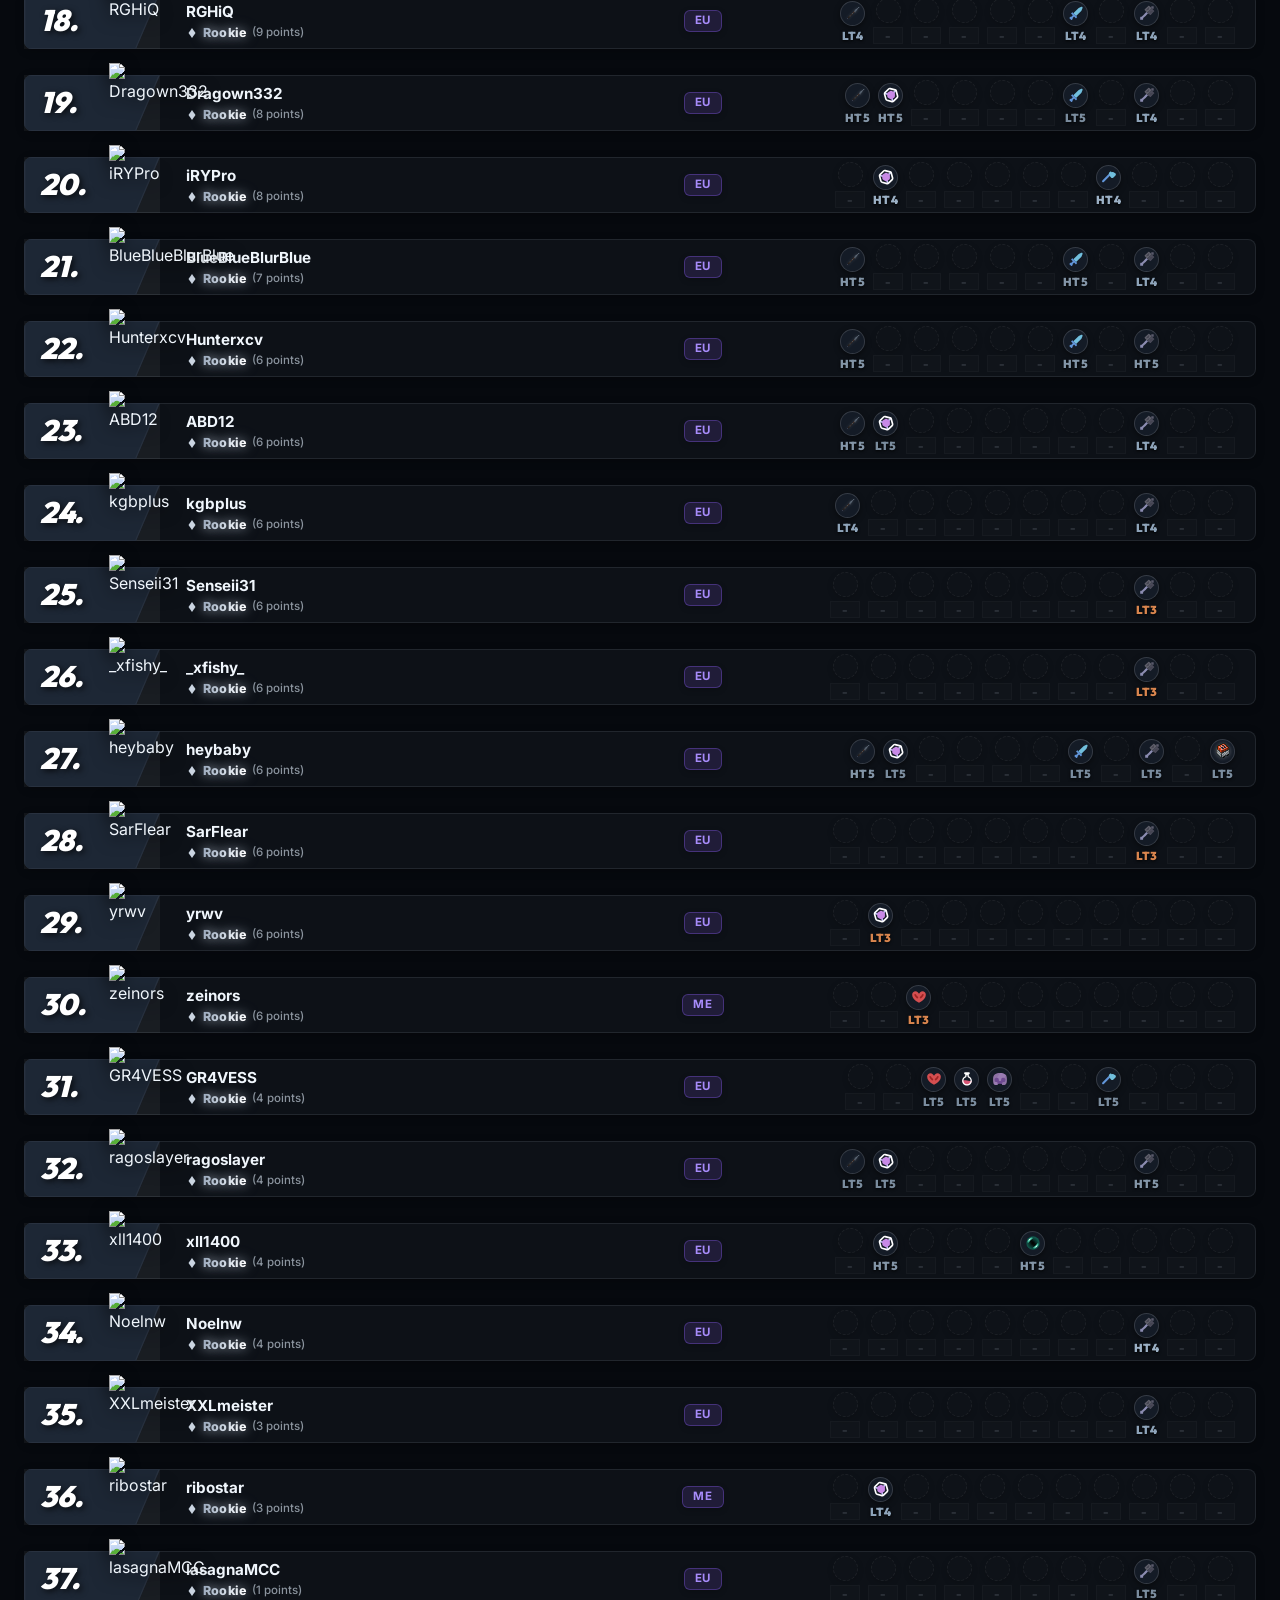
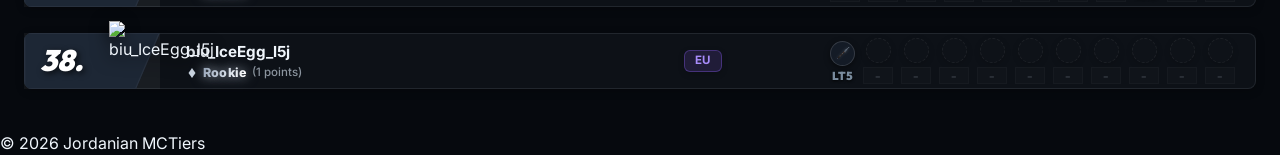
==== commit a390befc: "Add files via upload" ====
--- a/index.html
+++ b/index.html
@@ -18,7 +18,7 @@
   <link href="https://fonts.googleapis.com/css2?family=Inter:wght@300;400;500;600;700&family=Outfit:wght@400;500;600;700;800&display=swap" rel="stylesheet">
   
   <!-- Main Stylesheet -->
-  <link rel="stylesheet" href="css/style.css?v=3.1">
+  <link rel="stylesheet" href="css/style.css?v=3.3">
 </head>
 <body>
   <div class="app-container">
@@ -142,7 +142,7 @@
       <div class="mct-section">
         <div class="mct-section-label">POSITION</div>
         <div class="mct-position-banner">
-          <div class="mct-pos-tag" id="profile-pos-tag">1.</div>
+          <div class="mct-pos-tag rank-1" id="profile-pos-tag">1.</div>
           <div class="mct-pos-content">
             <span class="mct-trophy-icon">🏆</span>
             <span class="mct-pos-title">OVERALL</span>
@@ -244,6 +244,6 @@
   <script src="https://unpkg.com/lenis@1.1.18/dist/lenis.min.js"></script>
   <script src="js/data.js"></script>
   <script src="js/database.js"></script>
-  <script src="js/app.js?v=3.1"></script>
+  <script src="js/app.js?v=3.4"></script>
 </body>
 </html>
--- a/css/style.css
+++ b/css/style.css
@@ -4008,6 +4008,9 @@
   clip-path: polygon(0 0, 100% 0, 78% 100%, 0 100%);
   min-width: 62px;
   color: #111620;
+  position: relative;
+  overflow: hidden;
+  user-select: none;
 }
 
 .mct-pos-tag.rank-1 {
@@ -4032,6 +4035,39 @@
   background: linear-gradient(135deg, #d8dee9 0%, #8892b0 100%);
   color: #0d121a;
   text-shadow: 0 1px 0 rgba(255, 255, 255, 0.4);
+}
+
+/* Sweeping Glint beam for Top 3 */
+.mct-pos-tag.rank-1::after,
+.mct-pos-tag.rank-2::after,
+.mct-pos-tag.rank-3::after {
+  content: '';
+  position: absolute;
+  top: 0;
+  left: -120%;
+  width: 70%;
+  height: 100%;
+  background: linear-gradient(
+    90deg,
+    transparent 0%,
+    rgba(255, 255, 255, 0.55) 50%,
+    transparent 100%
+  );
+  transform: skewX(-20deg);
+  animation: mctPosGlint 2.8s cubic-bezier(0.4, 0, 0.2, 1) infinite;
+  pointer-events: none;
+}
+
+@keyframes mctPosGlint {
+  0% {
+    left: -120%;
+  }
+  35% {
+    left: 170%;
+  }
+  100% {
+    left: 170%;
+  }
 }
 
 .mct-pos-content {
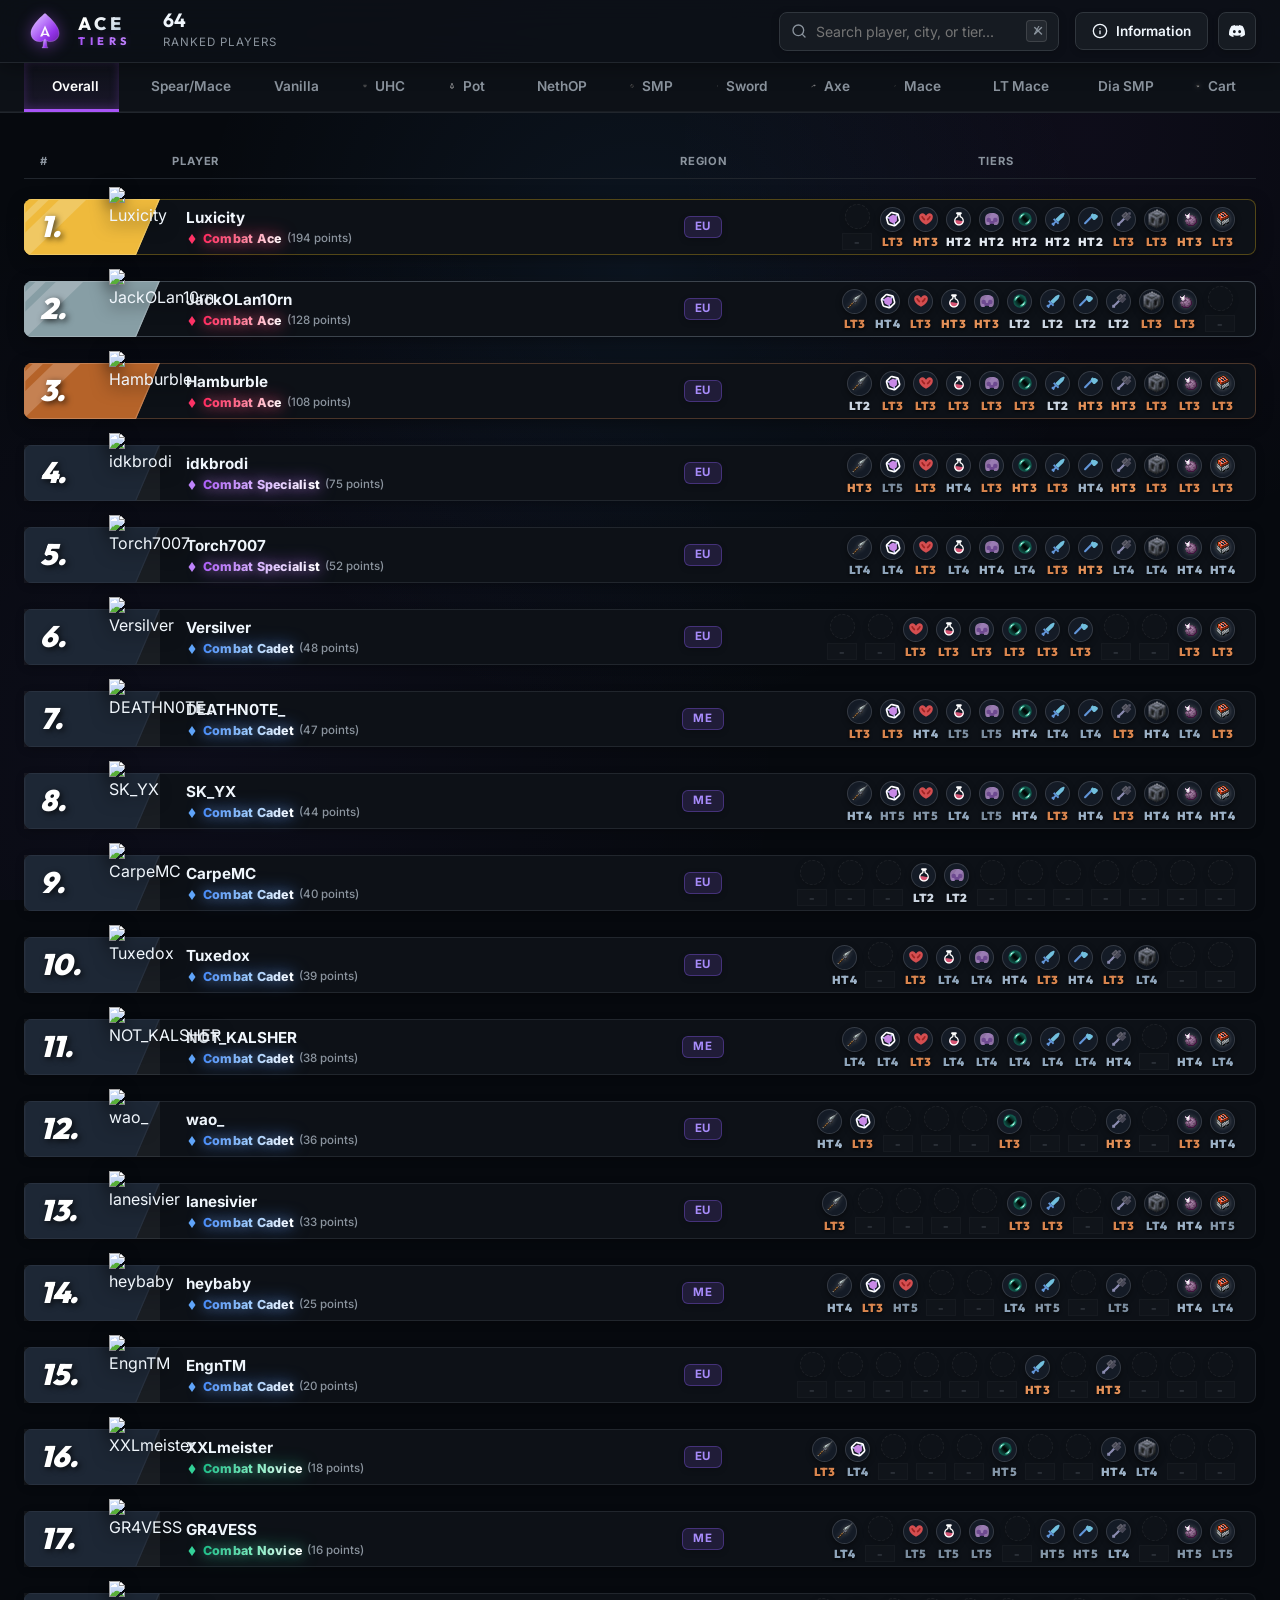
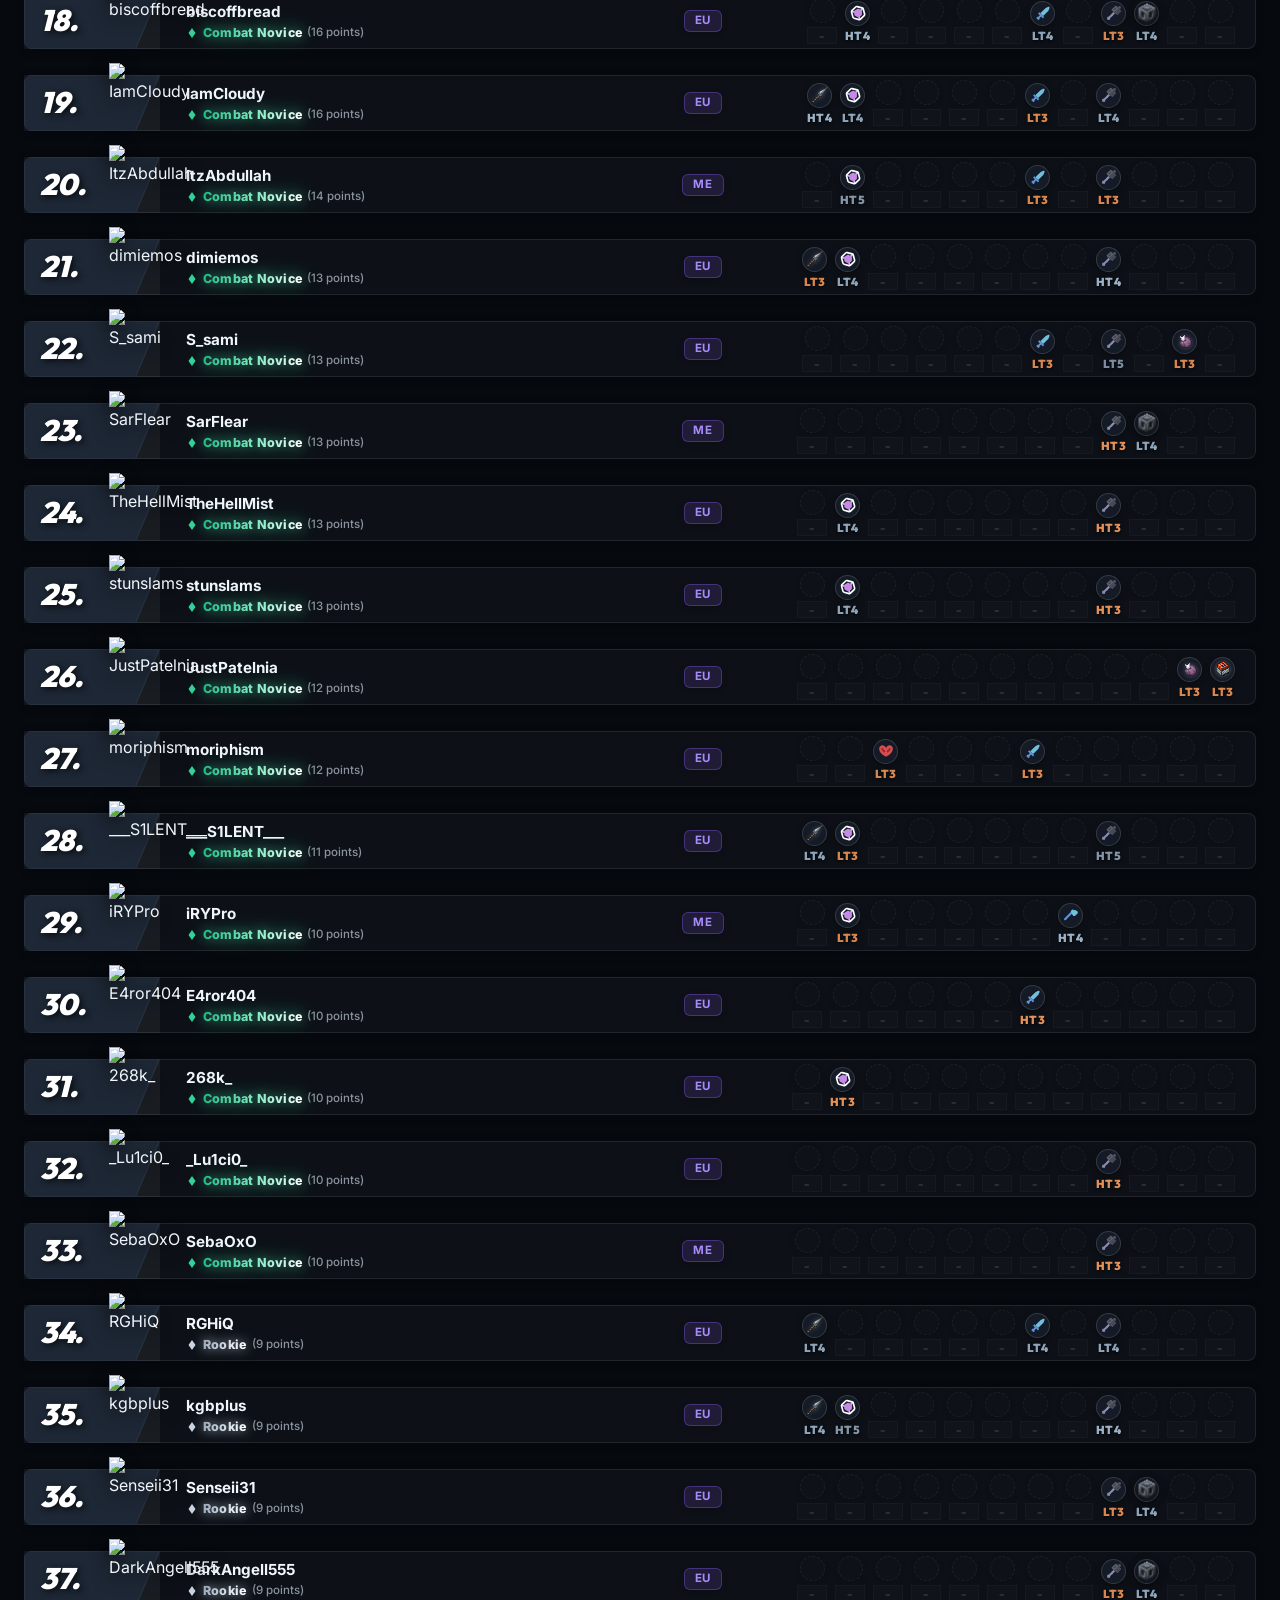
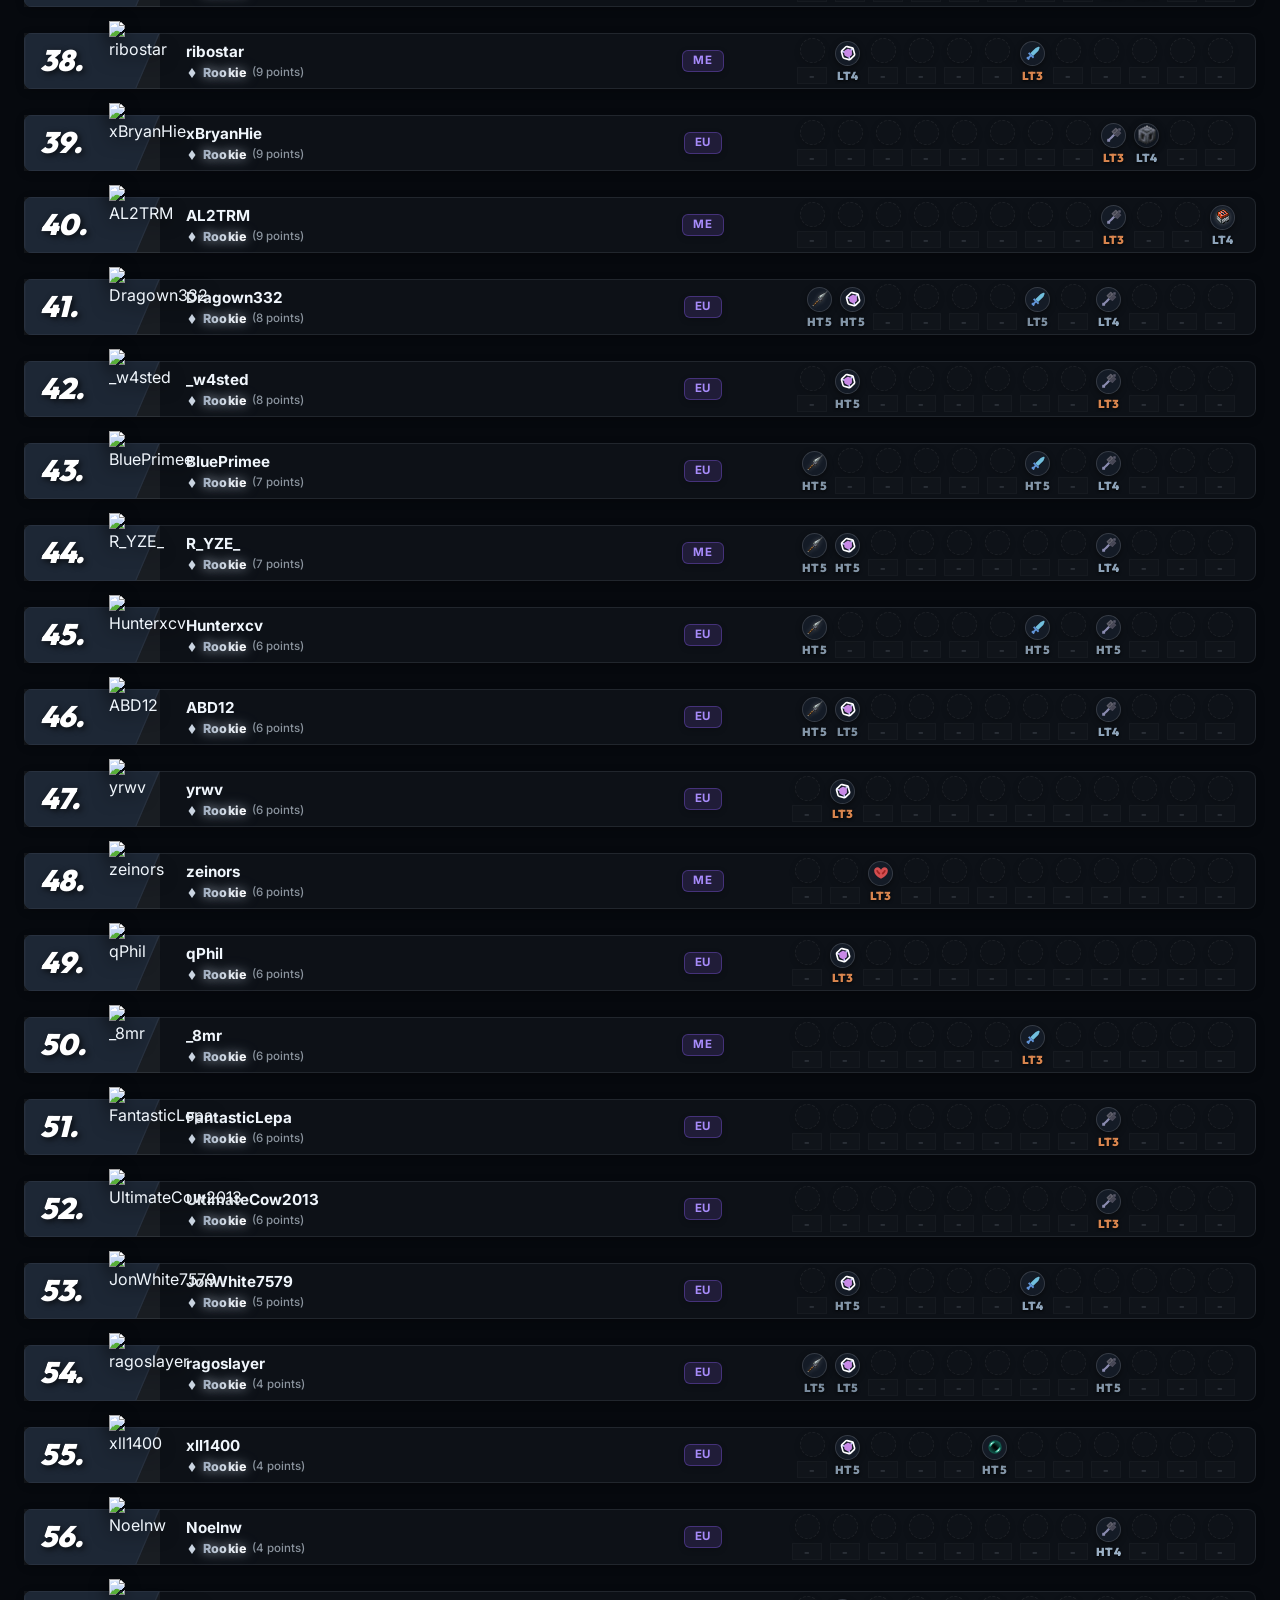
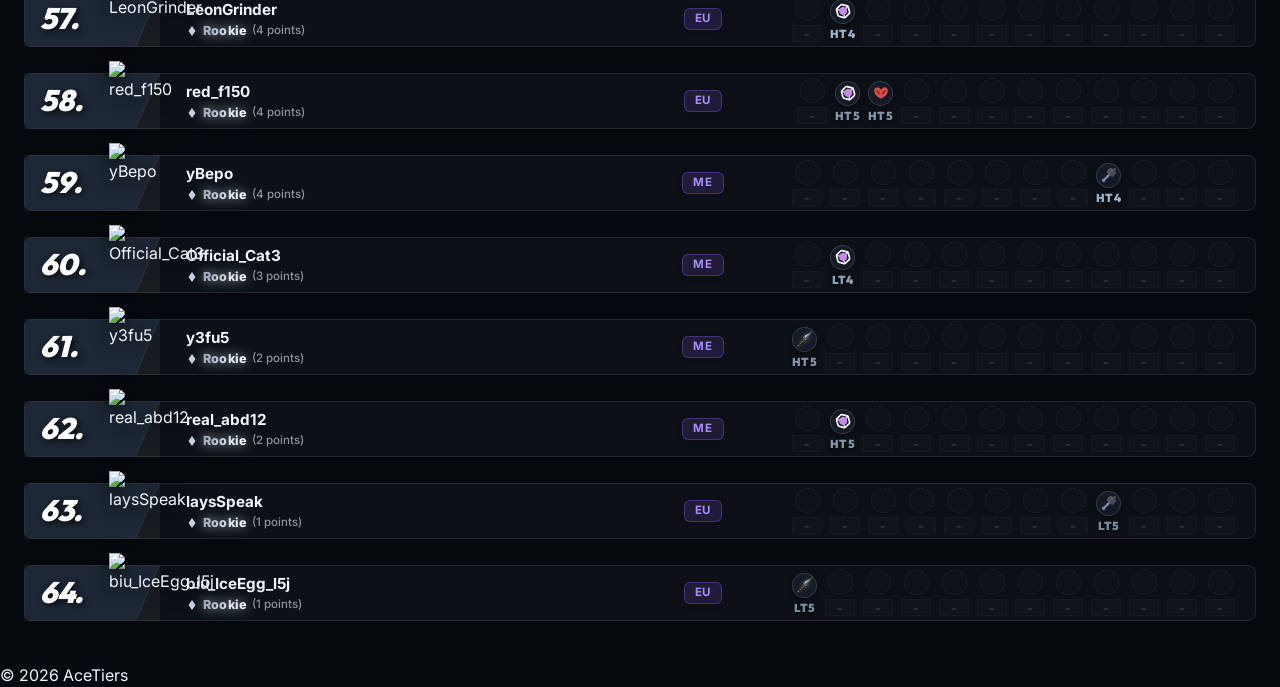
==== commit d98d55ca: "Add files via upload" ====
--- a/index.html
+++ b/index.html
@@ -3,14 +3,14 @@
 <head>
   <meta charset="UTF-8">
   <meta name="viewport" content="width=device-width, initial-scale=1.0">
-  <title>Jordanian MCTiers | Minecraft Competitive PvP Tierlist</title>
-  <link rel="icon" href="icons/trophy-icon-clean.png" type="image/png">
-  <link rel="shortcut icon" href="icons/trophy-icon-clean.png">
-  <link rel="apple-touch-icon" href="icons/trophy-icon-clean.png">
-  <meta name="theme-color" content="#0f2233">
+  <title>AceTiers | Minecraft Competitive PvP Tierlist</title>
+  <link rel="icon" href="icons/ace-logo.svg?v=2" type="image/svg+xml">
+  <link rel="shortcut icon" href="icons/ace-logo.svg?v=2">
+  <link rel="apple-touch-icon" href="icons/ace-logo.svg?v=2">
+  <meta name="theme-color" content="#0a0a14">
   <!-- SEO Meta Tags -->
-  <meta name="description" content="The official competitive Minecraft PvP tier list for the Jordanian community. View player rankings across Sword, UHC, Pot, SMP, Spear/Mace, and more.">
-  <meta name="keywords" content="Minecraft, PvP, Tierlist, MCTiers, Jordan, Jordanian, UHC, Crystal, Sword, Mace">
+  <meta name="description" content="The official competitive Minecraft PvP tier list for the AceTiers community. View player rankings across Sword, UHC, Pot, SMP, Spear/Mace, and more.">
+  <meta name="keywords" content="Minecraft, PvP, Tierlist, AceTiers, Ace, Tiers, UHC, Crystal, Sword, Mace">
   
   <!-- Premium Fonts -->
   <link rel="preconnect" href="https://fonts.googleapis.com">
@@ -26,10 +26,10 @@
     <header class="app-header">
       <div class="header-left">
         <div class="logo-container">
-          <img src="icons/trophy-icon-clean.png" alt="Jordanian Tiers Trophy" class="logo-trophy-img">
+          <img src="icons/ace-logo.svg?v=2" alt="AceTiers Logo" class="logo-trophy-img">
           <div class="logo-text">
-            <h1>JORDANIAN</h1>
-            <h2>MCTIERS</h2>
+            <h1>ACE</h1>
+            <h2>TIERS</h2>
           </div>
         </div>
         
@@ -38,11 +38,6 @@
           <div class="stat-item">
             <span class="stat-val" id="total-players-count">0</span>
             <span class="stat-lbl">Ranked Players</span>
-          </div>
-          <div class="stat-divider"></div>
-          <div class="stat-item">
-            <span class="stat-val" id="total-testers-count">0</span>
-            <span class="stat-lbl">Active Testers</span>
           </div>
         </div>
       </div>
@@ -95,11 +90,11 @@
 
     <!-- Footer -->
     <footer class="app-footer">
-      <p>&copy; 2026 Jordanian MCTiers</p>
+      <p>&copy; 2026 AceTiers</p>
     </footer>
   </div>
 
-  <!-- MODAL: Player Profile Details (MCTiers Style) -->
+  <!-- MODAL: Player Profile Details (AceTiers Style) -->
   <div class="modal-backdrop hidden" id="player-modal" data-lenis-prevent>
     <div class="modal-card player-profile-card mct-modal-card" data-lenis-prevent>
       <button class="modal-close-btn mct-modal-close" id="player-modal-close" title="Close Profile">&times;</button>
@@ -177,7 +172,7 @@
       <button class="modal-close-btn" id="info-modal-close">&times;</button>
       
       <div class="info-modal-header">
-        <h2>Jordanian PvP Community Hub</h2>
+        <h2>AceTiers Community Hub</h2>
         <p>Testing guidelines, active tester staff, and rules</p>
       </div>
 
@@ -190,7 +185,7 @@
         <!-- Tab 1: General Info -->
         <div class="info-tab-content" id="info-general">
           <h3>How to get Ranked</h3>
-          <p>The Jordanian Minecraft Tierlist ranking is determined by active testers using standardized test matches. To request a test:</p>
+          <p>The AceTiers ranking is determined by active testers using standardized test matches. To request a test:</p>
           <ol class="info-steps">
             <li>Join our official Discord server.</li>
             <li>Go to the <code>#request-test</code> channel.</li>
--- a/css/style.css
+++ b/css/style.css
@@ -1,4 +1,4 @@
-/* Jordanian MCTiers Global Design System */
+/* AceTiers Global Design System */
 
 :root {
   /* Color Palette */
@@ -14,8 +14,8 @@
   
   --accent: #58a6ff;
   --accent-glow: rgba(88, 166, 255, 0.15);
-  --accent-orange: #f0883e;
-  --accent-orange-glow: rgba(240, 136, 62, 0.2);
+  --accent-purple: #a855f7;
+  --accent-purple-glow: rgba(168, 85, 247, 0.2);
   
   --border-color: #21262d;
   --border-color-light: #30363d;
@@ -30,8 +30,8 @@
   /* HSL Rank Colors (Tier 1 Gold, Tier 2 Silver, Tier 3 Bronze, Tier 4 Steel, Tier 5 Charcoal) */
   --color-ht1: #f0b232;
   --color-lt1: #e5a83b;
-  --color-ht2: #b5c8db;
-  --color-lt2: #9eafc0;
+  --color-ht2: #e2e8f0;
+  --color-lt2: #cbd5e1;
   --color-ht3: #e29058;
   --color-lt3: #d9854e;
   --color-ht4: #9cb1c6;
@@ -79,7 +79,7 @@
   background-color: var(--bg-app);
   background-image: 
     radial-gradient(900px circle at var(--mouse-x, 50%) var(--mouse-y, 30%), rgba(88, 166, 255, 0.08), transparent 50%),
-    radial-gradient(700px circle at 85% 15%, rgba(240, 136, 62, 0.05), transparent 60%),
+    radial-gradient(700px circle at 85% 15%, rgba(168, 85, 247, 0.05), transparent 60%),
     radial-gradient(1000px circle at 15% 85%, rgba(139, 92, 246, 0.05), transparent 60%);
   background-attachment: fixed;
   color: var(--text-main);
@@ -137,7 +137,7 @@
 .logo-container {
   display: flex;
   align-items: center;
-  gap: 8px;
+  gap: 12px;
   position: relative;
   cursor: pointer;
   transition: transform 0.35s cubic-bezier(0.16, 1, 0.3, 1), filter 0.35s;
@@ -184,20 +184,20 @@
   height: 42px;
   width: auto;
   object-fit: contain;
-  filter: drop-shadow(0 2px 8px rgba(240, 136, 62, 0.45));
+  filter: drop-shadow(0 2px 8px rgba(168, 85, 247, 0.45));
   transition: transform 0.25s cubic-bezier(0.16, 1, 0.3, 1), filter 0.25s;
 }
 
 .logo-container:hover .logo-trophy-img {
   transform: scale(1.1) rotate(-3deg);
-  filter: drop-shadow(0 4px 14px rgba(240, 136, 62, 0.75));
+  filter: drop-shadow(0 4px 14px rgba(168, 85, 247, 0.75));
 }
 
 .logo-text h1 {
   font-family: var(--font-title);
-  font-size: 0.85rem;
+  font-size: 1.12rem;
   font-weight: 800;
-  letter-spacing: 1.8px;
+  letter-spacing: 3.8px;
   background: linear-gradient(135deg, #ffffff 20%, #d8e2ec 60%, #9cb3c9 100%);
   -webkit-background-clip: text;
   -webkit-text-fill-color: transparent;
@@ -208,14 +208,14 @@
 
 .logo-text h2 {
   font-family: var(--font-title);
-  font-size: 0.58rem;
-  font-weight: 700;
-  letter-spacing: 2.5px;
-  background: linear-gradient(90deg, var(--accent-orange) 0%, #ffad66 100%);
+  font-size: 0.68rem;
+  font-weight: 800;
+  letter-spacing: 4.5px;
+  background: linear-gradient(90deg, var(--accent-purple) 0%, #c084fc 100%);
   -webkit-background-clip: text;
   -webkit-text-fill-color: transparent;
   line-height: 1.15;
-  filter: drop-shadow(0 0 4px rgba(240, 136, 62, 0.25));
+  filter: drop-shadow(0 0 4px rgba(168, 85, 247, 0.25));
   margin: 0;
 }
 
@@ -223,7 +223,7 @@
   position: absolute;
   width: 70px;
   height: 70px;
-  background: radial-gradient(circle, rgba(240, 136, 62, 0.18) 0%, rgba(240, 136, 62, 0) 70%);
+  background: radial-gradient(circle, rgba(168, 85, 247, 0.18) 0%, rgba(168, 85, 247, 0) 70%);
   top: -18px;
   left: -18px;
   pointer-events: none;
@@ -453,16 +453,16 @@
 }
 
 .btn-accent {
-  background: rgba(240, 136, 62, 0.12);
-  color: var(--accent-orange);
-  border-color: rgba(240, 136, 62, 0.4);
+  background: rgba(168, 85, 247, 0.12);
+  color: var(--accent-purple);
+  border-color: rgba(168, 85, 247, 0.4);
 }
 
 .btn-accent:hover {
-  background: var(--accent-orange);
+  background: var(--accent-purple);
   color: #000;
-  border-color: var(--accent-orange);
-  box-shadow: 0 0 16px var(--accent-orange-glow), 0 4px 12px rgba(240, 136, 62, 0.3);
+  border-color: var(--accent-purple);
+  box-shadow: 0 0 16px var(--accent-purple-glow), 0 4px 12px rgba(168, 85, 247, 0.3);
 }
 
 .btn-danger {
@@ -497,8 +497,8 @@
 }
 
 .server-ip-badge:hover {
-  border-color: var(--accent-orange);
-  box-shadow: 0 0 12px rgba(240, 136, 62, 0.2);
+  border-color: var(--accent-purple);
+  box-shadow: 0 0 12px rgba(168, 85, 247, 0.2);
 }
 
 .ip-info {
@@ -517,7 +517,7 @@
   font-family: var(--font-title);
   font-size: 0.82rem;
   font-weight: 700;
-  color: var(--accent-orange);
+  color: var(--accent-purple);
   letter-spacing: 0.5px;
 }
 
@@ -536,7 +536,7 @@
 
 .ip-copy-btn:hover {
   background: var(--bg-panel-hover);
-  color: var(--accent-orange);
+  color: var(--accent-purple);
   transform: scale(1.15);
 }
 
@@ -733,6 +733,38 @@
   100% { transform: scale(1.22) translateY(0) rotate(0deg); filter: drop-shadow(0 0 8px #ff9f43) brightness(1.25); }
 }
 
+/* 10b. LT Mace / Ground Mace — Heavy Core Seismic Ground Rumble */
+.nav-tab[data-gamemode="lt_mace"]:hover .nav-tab-icon,
+.nav-tab.nav-tab-lt_mace:hover .nav-tab-icon,
+.nav-tab[data-gamemode="ground_mace"]:hover .nav-tab-icon,
+.nav-tab.nav-tab-ground_mace:hover .nav-tab-icon {
+  animation: animLtMace 0.48s cubic-bezier(0.175, 0.885, 0.32, 1.275) forwards;
+}
+@keyframes animLtMace {
+  0% {
+    transform: scale(1.18) translateY(0);
+    filter: drop-shadow(0 0 2px rgba(255,255,255,0.25));
+  }
+  30% {
+    transform: scale(1.36) translateY(-6px) rotate(-6deg);
+    filter: drop-shadow(0 0 14px #60a5fa) drop-shadow(0 0 24px #3b82f6) brightness(1.45);
+  }
+  65% {
+    transform: scale(1.44) translateY(2px) rotate(4deg);
+    filter: drop-shadow(0 0 20px #93c5fd) drop-shadow(0 4px 12px rgba(59, 130, 246, 0.8)) brightness(1.55);
+  }
+  100% {
+    transform: scale(1.32) translateY(0) rotate(0deg);
+    filter: drop-shadow(0 0 12px #60a5fa) brightness(1.35);
+  }
+}
+.nav-tab[data-gamemode="lt_mace"]:active .nav-tab-icon,
+.nav-tab.nav-tab-lt_mace:active .nav-tab-icon {
+  transform: scale(1.1) translateY(2px);
+  filter: drop-shadow(0 0 22px #3b82f6) brightness(1.7);
+  transition: transform 0.1s ease;
+}
+
 /* 11. Dia SMP — Chorus Fruit Teleport Phase-Shift & Dimensional Warp */
 .nav-tab[data-gamemode="dia_smp"]:hover .nav-tab-icon,
 .nav-tab.nav-tab-dia_smp:hover .nav-tab-icon,
@@ -871,6 +903,23 @@
 .nav-tab.nav-tab-mace:hover {
   background: rgba(255, 159, 67, 0.08);
   border-bottom-color: #ff9f43;
+}
+
+/* 10b. LT Mace / Ground Mace — Heavy Core Steel Blue Glow */
+.nav-tab[data-gamemode="lt_mace"]:hover,
+.nav-tab.nav-tab-lt_mace:hover,
+.nav-tab[data-gamemode="ground_mace"]:hover,
+.nav-tab.nav-tab-ground_mace:hover {
+  background: rgba(59, 130, 246, 0.09);
+  border-bottom-color: #60a5fa;
+  box-shadow: 0 4px 16px rgba(59, 130, 246, 0.25), inset 0 -2px 8px rgba(96, 165, 250, 0.3);
+}
+
+.nav-tab.active[data-gamemode="lt_mace"],
+.nav-tab.active.nav-tab-lt_mace {
+  border-bottom-color: #60a5fa;
+  background: linear-gradient(180deg, rgba(59, 130, 246, 0.02) 0%, rgba(59, 130, 246, 0.12) 100%);
+  box-shadow: inset 0 -2px 12px rgba(59, 130, 246, 0.35), 0 0 16px rgba(96, 165, 250, 0.2);
 }
 
 /* 11. Dia SMP — Chorus Fruit Violet */
@@ -892,13 +941,13 @@
 /* Active tab styles */
 .nav-tab.active {
   color: #fff;
-  border-bottom-color: var(--accent-orange);
-  background: linear-gradient(180deg, rgba(240, 136, 62, 0.01) 0%, rgba(240, 136, 62, 0.08) 100%);
-  box-shadow: inset 0 -2px 10px rgba(240, 136, 62, 0.25);
+  border-bottom-color: var(--accent-purple);
+  background: linear-gradient(180deg, rgba(168, 85, 247, 0.01) 0%, rgba(168, 85, 247, 0.08) 100%);
+  box-shadow: inset 0 -2px 10px rgba(168, 85, 247, 0.25);
 }
 
 .nav-tab.active .nav-tab-icon {
-  filter: grayscale(0) opacity(1) drop-shadow(0 0 8px rgba(240, 136, 62, 0.8)) brightness(1.25);
+  filter: grayscale(0) opacity(1) drop-shadow(0 0 8px rgba(168, 85, 247, 0.8)) brightness(1.25);
   transform: scale(1.2);
   animation: activeNavPulse 3.5s ease-in-out infinite;
 }
@@ -906,11 +955,11 @@
 @keyframes activeNavPulse {
   0%, 100% {
     transform: scale(1.2);
-    filter: grayscale(0) opacity(1) drop-shadow(0 0 6px rgba(240, 136, 62, 0.6)) brightness(1.15);
+    filter: grayscale(0) opacity(1) drop-shadow(0 0 6px rgba(168, 85, 247, 0.6)) brightness(1.15);
   }
   50% {
     transform: scale(1.26);
-    filter: grayscale(0) opacity(1) drop-shadow(0 0 10px rgba(240, 136, 62, 0.95)) brightness(1.3);
+    filter: grayscale(0) opacity(1) drop-shadow(0 0 10px rgba(168, 85, 247, 0.95)) brightness(1.3);
   }
 }
 
@@ -1025,8 +1074,8 @@
 /* Colored themes for specific tiers */
 .rank-ht1-bg { background: linear-gradient(135deg, #d32f2f, #ef5350); }
 .rank-lt1-bg { background: linear-gradient(135deg, #b71c1c, #d32f2f); }
-.rank-ht2-bg { background: linear-gradient(135deg, #e65100, #ff9800); }
-.rank-lt2-bg { background: linear-gradient(135deg, #f57c00, #ffb74d); }
+.rank-ht2-bg { background: linear-gradient(135deg, #94a3b8, #e2e8f0); }
+.rank-lt2-bg { background: linear-gradient(135deg, #64748b, #cbd5e1); }
 .rank-ht3-bg { background: linear-gradient(135deg, #fbc02d, #fff59d); }
 .rank-lt3-bg { background: linear-gradient(135deg, #afb42b, #d4e157); }
 .rank-ht4-bg { background: linear-gradient(135deg, #2e7d32, #66bb6a); }
@@ -1180,8 +1229,8 @@
 
 .badge-ht1 { background: rgba(240, 178, 50, 0.16); color: var(--color-ht1); border-color: rgba(240, 178, 50, 0.4); }
 .badge-lt1 { background: rgba(229, 168, 59, 0.13); color: var(--color-lt1); border-color: rgba(229, 168, 59, 0.35); }
-.badge-ht2 { background: rgba(181, 200, 219, 0.16); color: var(--color-ht2); border-color: rgba(181, 200, 219, 0.4); }
-.badge-lt2 { background: rgba(158, 175, 192, 0.13); color: var(--color-lt2); border-color: rgba(158, 175, 192, 0.35); }
+.badge-ht2 { background: rgba(226, 232, 240, 0.18); color: var(--color-ht2); border-color: rgba(226, 232, 240, 0.45); }
+.badge-lt2 { background: rgba(203, 213, 225, 0.15); color: var(--color-lt2); border-color: rgba(203, 213, 225, 0.38); }
 .badge-ht3 { background: rgba(226, 144, 88, 0.16); color: var(--color-ht3); border-color: rgba(226, 144, 88, 0.4); }
 .badge-lt3 { background: rgba(217, 133, 78, 0.13); color: var(--color-lt3); border-color: rgba(217, 133, 78, 0.35); }
 .badge-ht4 { background: rgba(156, 177, 198, 0.14); color: var(--color-ht4); border-color: rgba(156, 177, 198, 0.35); }
@@ -1283,7 +1332,7 @@
   left: 0;
   right: 0;
   height: 2px;
-  background: linear-gradient(90deg, transparent, rgba(240, 136, 62, 0.8), rgba(88, 166, 255, 0.8), transparent);
+  background: linear-gradient(90deg, transparent, rgba(168, 85, 247, 0.8), rgba(88, 166, 255, 0.8), transparent);
   pointer-events: none;
   z-index: 5;
 }
@@ -1322,7 +1371,7 @@
   position: absolute;
   width: 170px;
   height: 190px;
-  background: radial-gradient(circle, rgba(240, 136, 62, 0.25) 0%, transparent 70%);
+  background: radial-gradient(circle, rgba(168, 85, 247, 0.25) 0%, transparent 70%);
   top: 20px;
   left: 15px;
   pointer-events: none;
@@ -1374,7 +1423,7 @@
 .profile-nickname {
   font-size: 0.88rem;
   font-style: italic;
-  color: var(--accent-orange);
+  color: var(--accent-purple);
   margin-top: 3px;
   display: block;
 }
@@ -1405,7 +1454,7 @@
 }
 
 .player-title-badge.title-grandmaster {
-  background: linear-gradient(135deg, rgba(245, 197, 24, 0.25) 0%, rgba(240, 136, 62, 0.35) 100%);
+  background: linear-gradient(135deg, rgba(245, 197, 24, 0.25) 0%, rgba(168, 85, 247, 0.35) 100%);
   border-color: rgba(255, 215, 0, 0.65);
   color: #fff4a3;
   box-shadow: 0 0 16px rgba(245, 197, 24, 0.4), inset 0 1px 0 rgba(255, 255, 255, 0.3);
@@ -1532,8 +1581,8 @@
 }
 
 .stat-box-val.highlight {
-  color: var(--accent-orange);
-  text-shadow: 0 0 10px rgba(240, 136, 62, 0.4);
+  color: var(--accent-purple);
+  text-shadow: 0 0 10px rgba(168, 85, 247, 0.4);
 }
 
 .profile-stat-divider {
@@ -1628,7 +1677,7 @@
 .section-icon {
   width: 18px;
   height: 18px;
-  color: var(--accent-orange);
+  color: var(--accent-purple);
 }
 
 .profile-section h3 {
@@ -1698,14 +1747,14 @@
 /* Overall card highlighted in grid */
 .modal-tier-card.is-overall {
   grid-column: 1 / -1;
-  background: linear-gradient(135deg, rgba(240, 136, 62, 0.12) 0%, rgba(22, 29, 41, 0.9) 100%);
-  border-color: rgba(240, 136, 62, 0.3);
-  box-shadow: 0 4px 14px rgba(0, 0, 0, 0.35), 0 0 12px rgba(240, 136, 62, 0.1);
+  background: linear-gradient(135deg, rgba(168, 85, 247, 0.12) 0%, rgba(22, 29, 41, 0.9) 100%);
+  border-color: rgba(168, 85, 247, 0.3);
+  box-shadow: 0 4px 14px rgba(0, 0, 0, 0.35), 0 0 12px rgba(168, 85, 247, 0.1);
 }
 
 .modal-tier-card.is-overall:hover {
-  background: linear-gradient(135deg, rgba(240, 136, 62, 0.18) 0%, rgba(26, 36, 52, 0.95) 100%);
-  border-color: rgba(240, 136, 62, 0.5);
+  background: linear-gradient(135deg, rgba(168, 85, 247, 0.18) 0%, rgba(26, 36, 52, 0.95) 100%);
+  border-color: rgba(168, 85, 247, 0.5);
 }
 
 .modal-tier-gm {
@@ -1729,8 +1778,8 @@
 }
 
 .modal-gm-icon-box.overall-icon-box {
-  background: rgba(240, 136, 62, 0.2);
-  border-color: rgba(240, 136, 62, 0.4);
+  background: rgba(168, 85, 247, 0.2);
+  border-color: rgba(168, 85, 247, 0.4);
 }
 
 .modal-gm-icon-box.dashed {
@@ -1782,13 +1831,13 @@
 }
 
 .modal-tier-val.badge-points {
-  background: linear-gradient(135deg, rgba(240, 136, 62, 0.25) 0%, rgba(245, 197, 24, 0.35) 100%);
-  border: 1px solid rgba(240, 136, 62, 0.5);
+  background: linear-gradient(135deg, rgba(168, 85, 247, 0.25) 0%, rgba(245, 197, 24, 0.35) 100%);
+  border: 1px solid rgba(168, 85, 247, 0.5);
   color: #ffdf7a;
   font-weight: 900;
   font-size: 0.82rem;
   letter-spacing: 0.03em;
-  box-shadow: 0 0 10px rgba(240, 136, 62, 0.3);
+  box-shadow: 0 0 10px rgba(168, 85, 247, 0.3);
 }
 
 .modal-retired-pill {
@@ -1837,7 +1886,7 @@
   width: 12px;
   height: 12px;
   border-radius: 50%;
-  background: var(--accent-orange);
+  background: var(--accent-purple);
   border: 2px solid var(--bg-panel);
   margin-top: 4px;
   z-index: 2;
@@ -1923,8 +1972,8 @@
 }
 
 .info-tab-btn.active {
-  color: var(--accent-orange);
-  border-bottom-color: var(--accent-orange);
+  color: var(--accent-purple);
+  border-bottom-color: var(--accent-purple);
 }
 
 .info-modal-body {
@@ -1952,7 +2001,7 @@
 }
 
 .info-modal-body::-webkit-scrollbar-thumb:hover {
-  background: var(--accent-orange);
+  background: var(--accent-purple);
 }
 
 .info-tab-content h3 {
@@ -2128,7 +2177,7 @@
 
 .tester-role {
   font-size: 0.72rem;
-  color: var(--accent-orange);
+  color: var(--accent-purple);
   font-weight: 600;
   text-transform: uppercase;
 }
@@ -2332,7 +2381,7 @@
 
 .retire-toggle-label input[type="checkbox"] {
   cursor: pointer;
-  accent-color: var(--accent-orange);
+  accent-color: var(--accent-purple);
   width: 13px;
   height: 13px;
 }
@@ -2456,7 +2505,7 @@
   left: 50%;
   transform: translateX(-50%);
   background: var(--bg-panel-elevated);
-  border: 1px solid var(--accent-orange);
+  border: 1px solid var(--accent-purple);
   border-radius: 8px;
   padding: 12px 24px;
   box-shadow: 0 10px 25px rgba(0,0,0,0.5);
@@ -2634,9 +2683,9 @@
 }
 
 .editor-tab-btn.active {
-  background: rgba(240, 136, 62, 0.1);
-  color: var(--accent-orange);
-  border-color: rgba(240, 136, 62, 0.3);
+  background: rgba(168, 85, 247, 0.1);
+  color: var(--accent-purple);
+  border-color: rgba(168, 85, 247, 0.3);
 }
 
 /* Checkbox Grid for Gamemodes selection in Testers panel */
@@ -2661,12 +2710,12 @@
 }
 
 .checkbox-item input[type="checkbox"] {
-  accent-color: var(--accent-orange);
+  accent-color: var(--accent-purple);
   cursor: pointer;
 }
 
 /* ============================================
-   OVERALL LEADERBOARD (MCTiers-style flat list)
+   OVERALL LEADERBOARD (AceTiers-style flat list)
    ============================================ */
 
 .overall-leaderboard-header {
@@ -3134,8 +3183,8 @@
 .badge-ht1 { background: linear-gradient(145deg, #fce072 0%, #f5bc47 40%, #a87612 100%); border: 1px solid #ffe17d; color: #fff; box-shadow: 0 0 10px rgba(245, 188, 71, 0.45), inset 0 1px 2px rgba(255,255,255,0.8); }
 .badge-lt1 { background: linear-gradient(145deg, #f5cc64 0%, #dca032 40%, #8c5e08 100%); border: 1px solid #f2c057; color: #fff; box-shadow: 0 0 8px rgba(220, 160, 50, 0.38), inset 0 1px 2px rgba(255,255,255,0.7); }
 /* Tier 2 — Silver / Slate (Liquid Chrome) */
-.badge-ht2 { background: linear-gradient(145deg, #eef5fc 0%, #b8cadc 40%, #637586 100%); border: 1px solid #e2edfb; color: #fff; box-shadow: 0 0 10px rgba(184, 202, 220, 0.4), inset 0 1px 2px rgba(255,255,255,0.85); }
-.badge-lt2 { background: linear-gradient(145deg, #d8e6f5 0%, #9bb0c4 40%, #4f5f6e 100%); border: 1px solid #c9d8e7; color: #fff; box-shadow: 0 0 8px rgba(155, 176, 196, 0.35), inset 0 1px 2px rgba(255,255,255,0.75); }
+.badge-ht2 { background: linear-gradient(145deg, #ffffff 0%, #e2e8f0 35%, #94a3b8 70%, #64748b 100%); border: 1px solid #ffffff; color: #fff; box-shadow: 0 0 12px rgba(226, 232, 240, 0.55), inset 0 1px 2px rgba(255,255,255,0.95); text-shadow: 0 1px 2px rgba(0,0,0,0.5); }
+.badge-lt2 { background: linear-gradient(145deg, #f1f5f9 0%, #cbd5e1 35%, #64748b 70%, #475569 100%); border: 1px solid #e2e8f0; color: #fff; box-shadow: 0 0 10px rgba(203, 213, 225, 0.45), inset 0 1px 2px rgba(255,255,255,0.85); text-shadow: 0 1px 2px rgba(0,0,0,0.5); }
 /* Tier 3 — Bronze / Copper (Polished Copper) */
 .badge-ht3 { background: linear-gradient(145deg, #ffc299 0%, #e8955c 40%, #965020 100%); border: 1px solid #ffd4b3; color: #fff; box-shadow: 0 0 10px rgba(232, 149, 92, 0.4), inset 0 1px 2px rgba(255,255,255,0.75); }
 .badge-lt3 { background: linear-gradient(145deg, #f5ae7d 0%, #cf7e48 40%, #7f3d10 100%); border: 1px solid #f7be94; color: #fff; box-shadow: 0 0 8px rgba(207, 126, 72, 0.35), inset 0 1px 2px rgba(255,255,255,0.65); }
@@ -3162,7 +3211,7 @@
   line-height: 1;
 }
 
-/* Gamemode icon images (from MCTiers official SVG assets) */
+/* Gamemode icon images (from AceTiers official SVG assets) */
 .gm-icon-img {
   width: 100%;
   height: 100%;
@@ -3170,10 +3219,14 @@
   display: block;
 }
 
-/* Make the custom spear icon smaller so it matches SVG scale */
 .gm-icon-img.spear-icon-img {
-  transform: scale(0.85);
+  transform: scale(1.05);
   filter: drop-shadow(0 0 2px rgba(255,255,255,0.25));
+}
+
+.gm-icon-img.heavy-core-icon-img {
+  transform: scale(1.18);
+  filter: drop-shadow(0 2px 5px rgba(0,0,0,0.45));
 }
 
 .gm-icon-img.dia-smp-icon-img,
@@ -3188,7 +3241,7 @@
 
 
 /* ============================================
-   GAMEMODE COLUMNS GRID (MCTiers columns style)
+   GAMEMODE COLUMNS GRID (AceTiers columns style)
    ============================================ */
 
 .gamemode-columns-grid {
@@ -3563,17 +3616,17 @@
   }
 
   .logo-container {
-    gap: 8px;
+    gap: 10px;
   }
 
   .logo-text h1 {
-    font-size: 0.92rem;
-    letter-spacing: 1.5px;
+    font-size: 1.0rem;
+    letter-spacing: 3.2px;
   }
 
   .logo-text h2 {
-    font-size: 0.62rem;
-    letter-spacing: 2px;
+    font-size: 0.64rem;
+    letter-spacing: 3.8px;
   }
 
   .header-stats {
@@ -3753,11 +3806,13 @@
 
 @media (max-width: 480px) {
   .logo-text h1 {
-    font-size: 0.82rem;
+    font-size: 0.92rem;
+    letter-spacing: 2.8px;
   }
 
   .logo-text h2 {
-    font-size: 0.55rem;
+    font-size: 0.58rem;
+    letter-spacing: 3.2px;
   }
 
   .header-stats {
@@ -3791,7 +3846,7 @@
 }
 
 /* ============================================
-   MCTIERS OFFICIAL STYLE PLAYER MODAL
+   ACETIERS PLAYER MODAL
    ============================================ */
 
 .mct-modal-card {
@@ -4193,12 +4248,12 @@
   padding: 0 1px;
 }
 
-/* Tier Colors matching MCTiers palette */
+/* Tier Colors matching AceTiers palette */
 .mct-tier-ht1 { color: #f5c518; text-shadow: 0 0 8px rgba(245, 197, 24, 0.4); }
 .mct-tier-lt1 { color: #ffd233; }
-.mct-tier-ht2 { color: #d4dfed; text-shadow: 0 0 6px rgba(212, 223, 237, 0.3); }
-.mct-tier-lt2 { color: #bac8d8; }
-.mct-tier-ht3 { color: #f0883e; text-shadow: 0 0 6px rgba(240, 136, 62, 0.3); }
+.mct-tier-ht2 { color: #f1f5f9; text-shadow: 0 0 8px rgba(241, 245, 249, 0.55); }
+.mct-tier-lt2 { color: #cbd5e1; text-shadow: 0 0 6px rgba(203, 213, 225, 0.4); }
+.mct-tier-ht3 { color: #a855f7; text-shadow: 0 0 6px rgba(168, 85, 247, 0.3); }
 .mct-tier-lt3 { color: #e68a44; }
 .mct-tier-ht4 { color: #9cb1c6; }
 .mct-tier-lt4 { color: #8ea4ba; }
